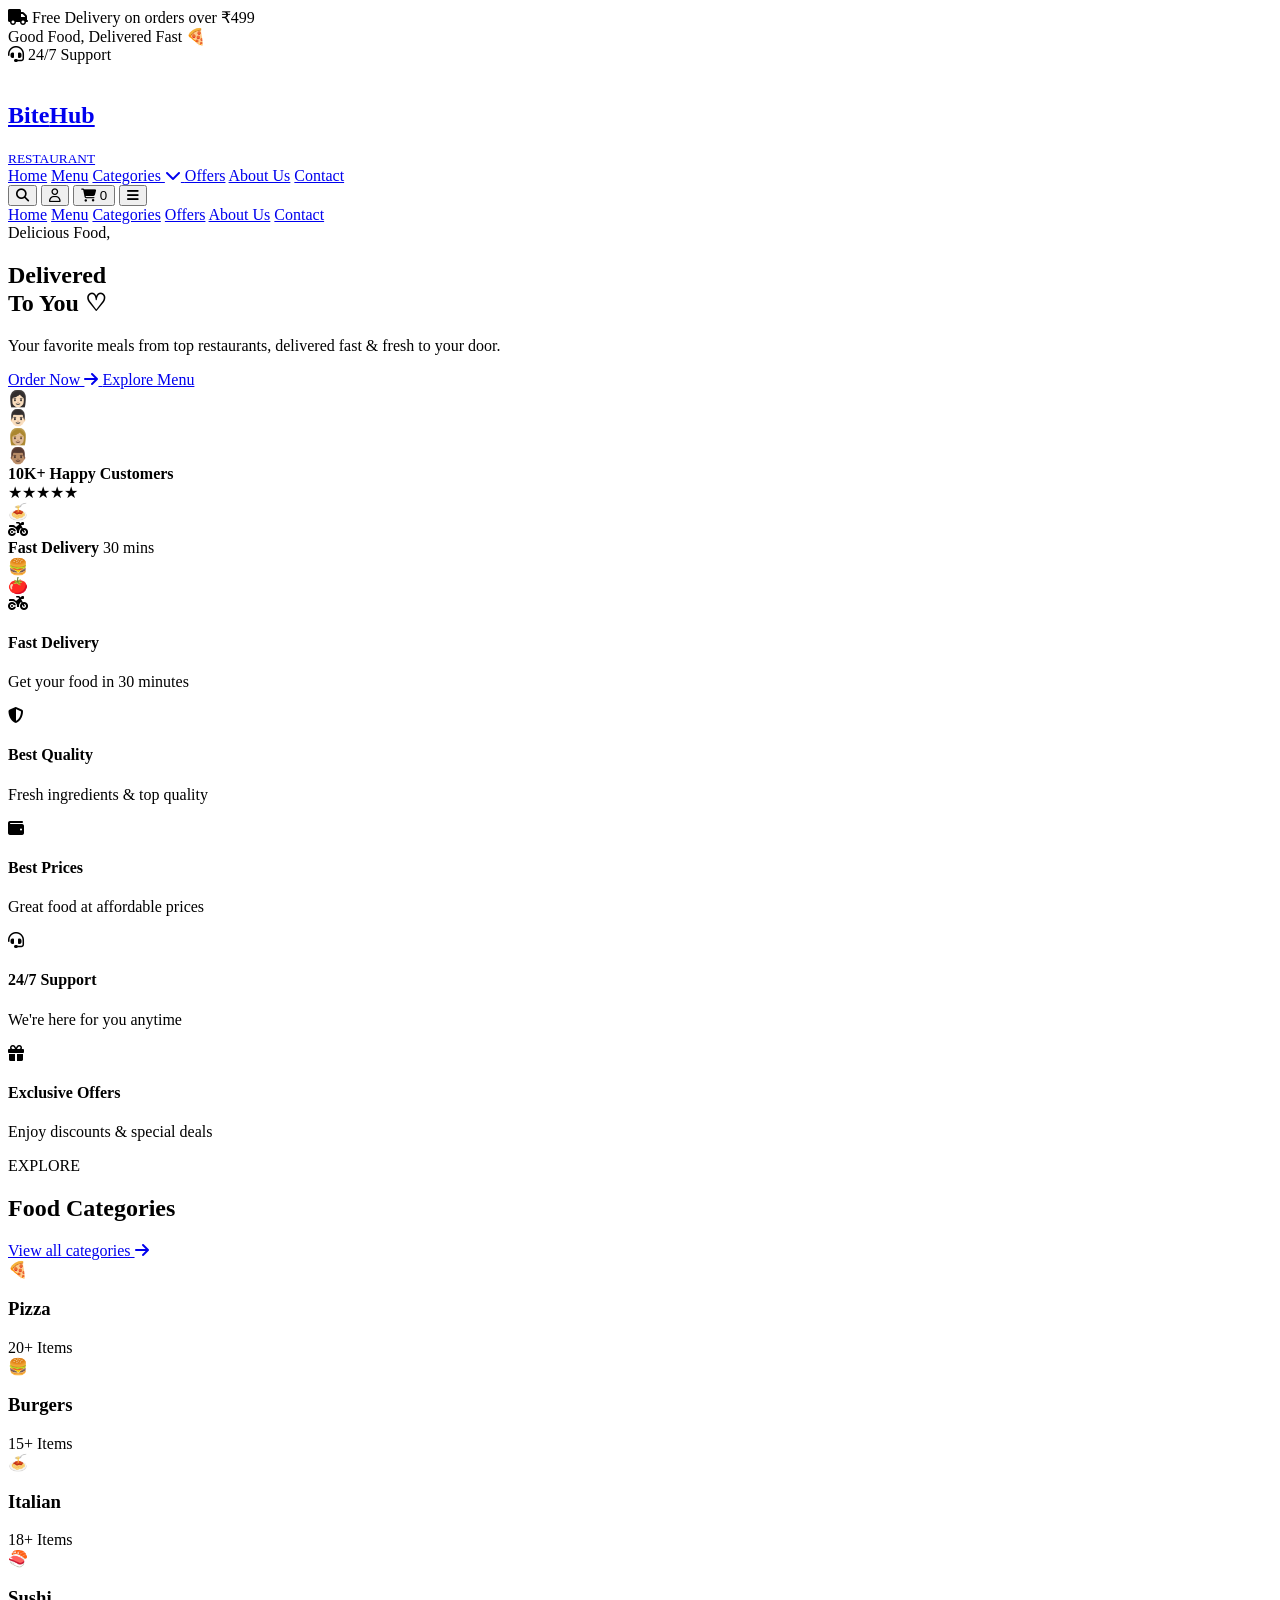
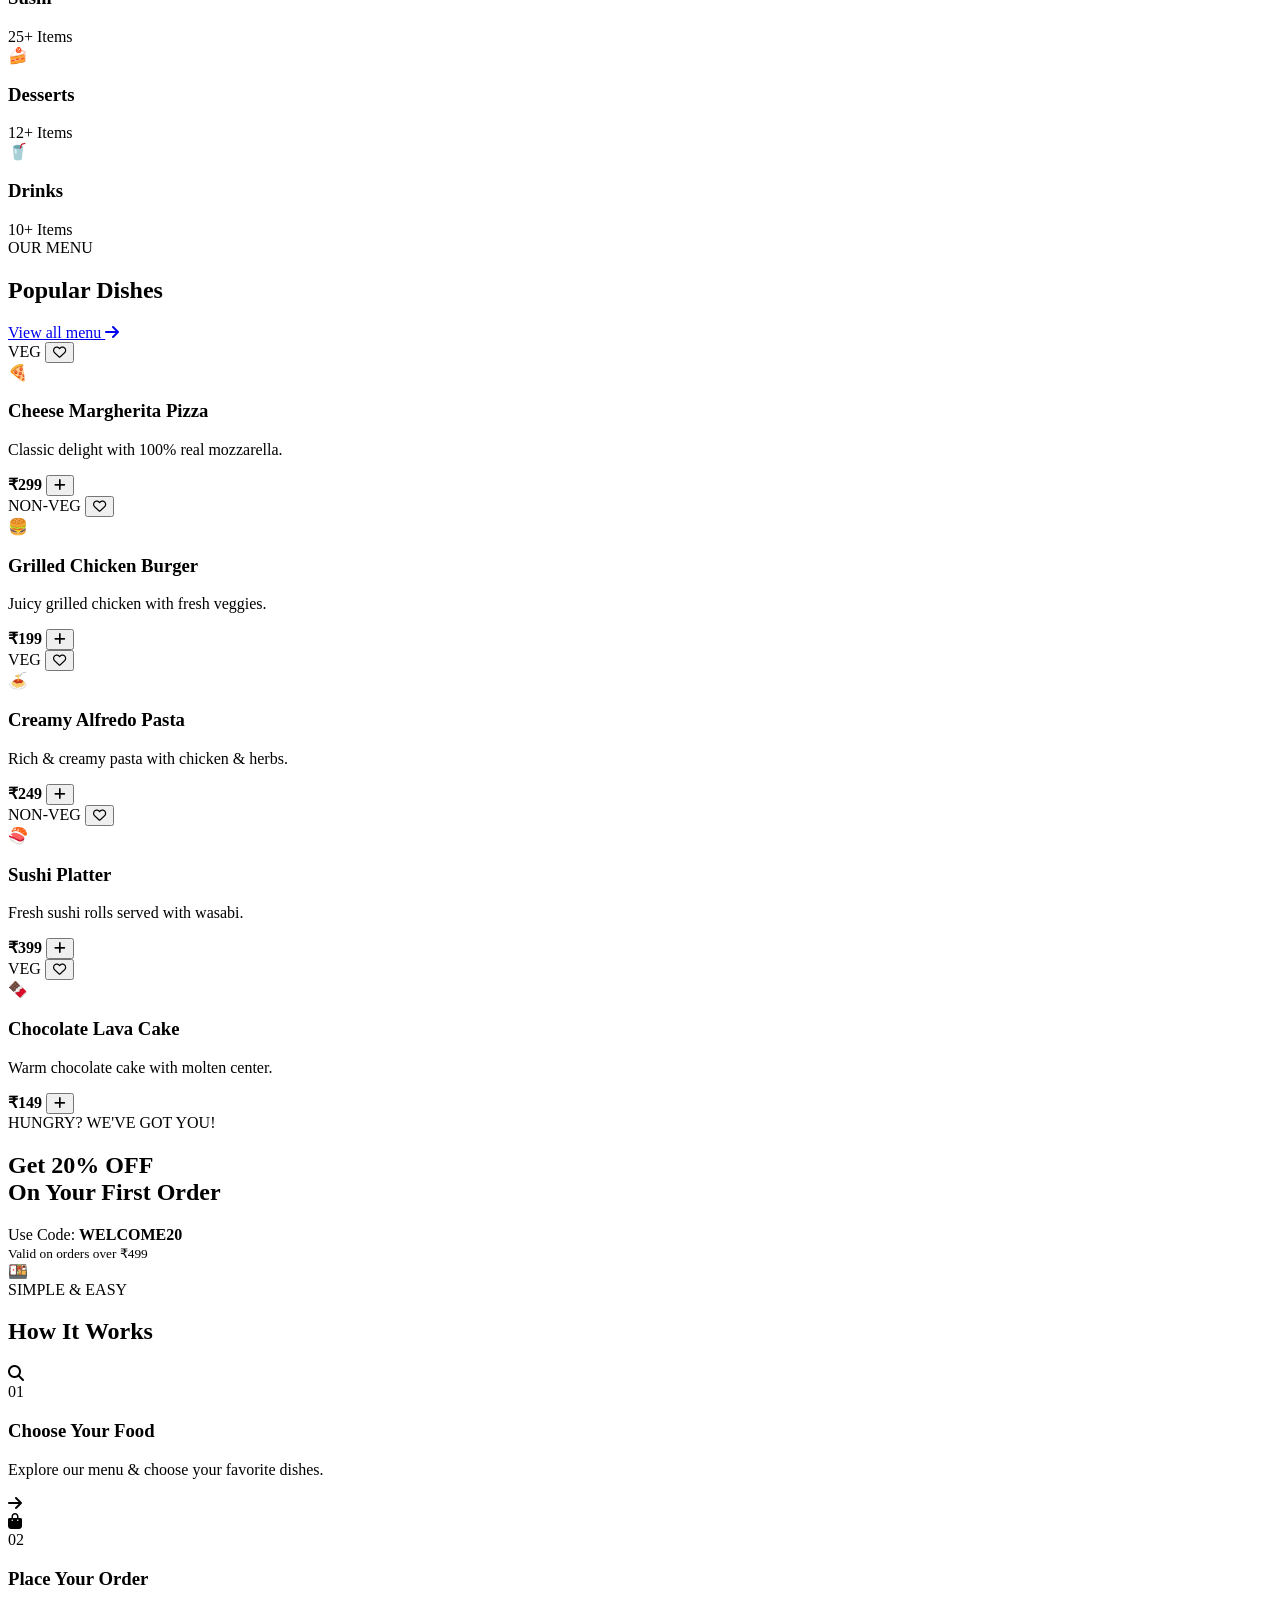
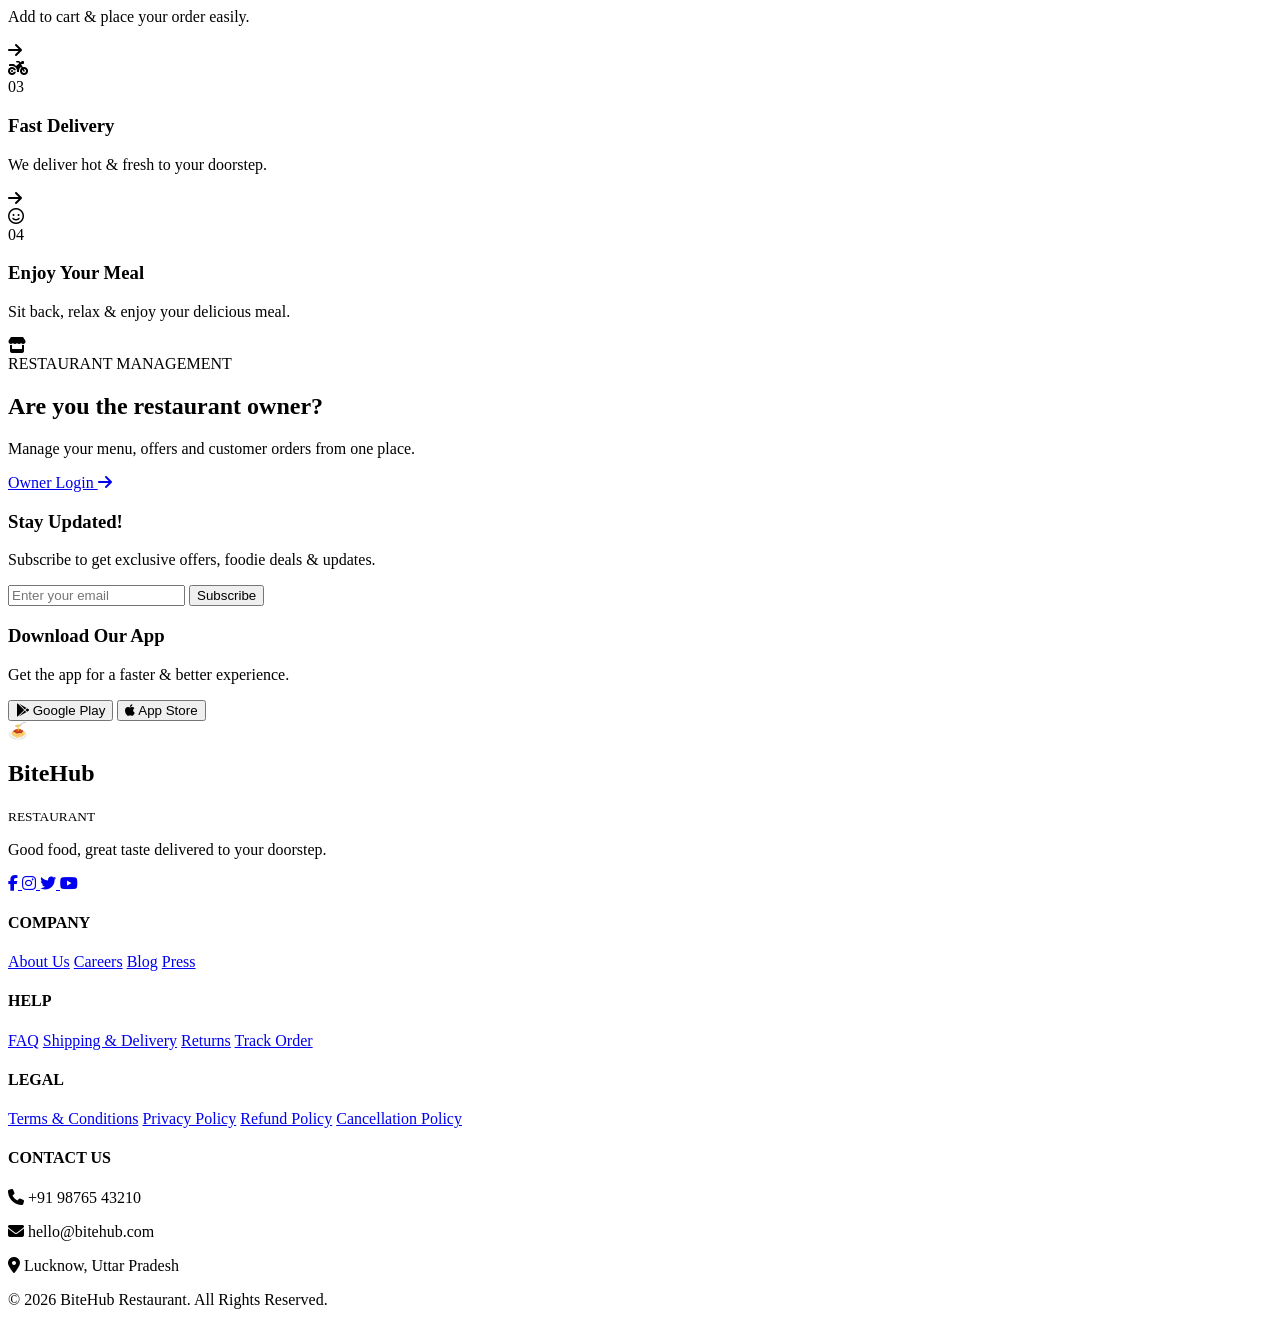
==== frontend/index.html @ 174ea7a2 "HTML added" ====
<!DOCTYPE html>
<html lang="en">

<head>
    <meta charset="UTF-8">
    <meta name="viewport" content="width=device-width, initial-scale=1.0">

    <title>BiteHub | Delicious Food Delivered</title>

    <!-- Google Font -->
    <link rel="preconnect" href="https://fonts.googleapis.com">
    <link rel="preconnect" href="https://fonts.gstatic.com" crossorigin>
    <link
        href="https://fonts.googleapis.com/css2?family=DM+Sans:wght@400;500;600;700&family=Playfair+Display:wght@500;600;700&display=swap"
        rel="stylesheet">

    <!-- Font Awesome -->
    <link rel="stylesheet"
        href="https://cdnjs.cloudflare.com/ajax/libs/font-awesome/6.5.2/css/all.min.css">

    <!-- CSS -->
    <link rel="stylesheet" href="css/style.css">
</head>

<body>

    <!-- ================= TOP BAR ================= -->

    <div class="top-bar">

        <div class="top-item">
            <i class="fa-solid fa-truck"></i>
            <span>Free Delivery on orders over ₹499</span>
        </div>

        <div class="top-center">
            Good Food, Delivered Fast <span>🍕</span>
        </div>

        <div class="top-item">
            <i class="fa-solid fa-headset"></i>
            <span>24/7 Support</span>
        </div>

    </div>


    <!-- ================= NAVBAR ================= -->

    <header class="navbar">

        <div class="nav-container">

            <!-- Logo -->

            <a href="index.html" class="logo">

                <div class="logo-icon">
                    <i class="fa-solid fa-cloche"></i>
                </div>

                <div class="logo-text">
                    <h2>Bite<span>Hub</span></h2>
                    <small>RESTAURANT</small>
                </div>

            </a>


            <!-- Navigation -->

            <nav class="nav-links">

                <a href="index.html" class="active">Home</a>

                <a href="#menu">Menu</a>

                <a href="#categories">
                    Categories
                    <i class="fa-solid fa-chevron-down"></i>
                </a>

                <a href="#offers">Offers</a>

                <a href="#about">About Us</a>

                <a href="#contact">Contact</a>

            </nav>


            <!-- Nav Actions -->

            <div class="nav-actions">

                <button class="icon-btn search-btn" title="Search">
                    <i class="fa-solid fa-magnifying-glass"></i>
                </button>

                <button class="icon-btn" id="profileBtn" title="Profile">
                    <i class="fa-regular fa-user"></i>
                </button>

                <button class="cart-btn" id="cartBtn">

                    <i class="fa-solid fa-cart-shopping"></i>

                    <span class="cart-count">0</span>

                </button>

                <button class="mobile-menu-btn" id="mobileMenuBtn">
                    <i class="fa-solid fa-bars"></i>
                </button>

            </div>

        </div>

    </header>


    <!-- ================= MOBILE NAV ================= -->

    <div class="mobile-nav" id="mobileNav">

        <a href="index.html">Home</a>
        <a href="#menu">Menu</a>
        <a href="#categories">Categories</a>
        <a href="#offers">Offers</a>
        <a href="#about">About Us</a>
        <a href="#contact">Contact</a>

    </div>


    <!-- ================= HERO ================= -->

    <section class="hero">

        <div class="hero-container">

            <!-- Hero Content -->

            <div class="hero-content">

                <span class="hero-small-title">
                    Delicious Food,
                </span>

                <h1>
                    Delivered
                    <br>
                    <span>To You</span>
                    <span class="heart">♡</span>
                </h1>

                <p>
                    Your favorite meals from top restaurants,
                    delivered fast & fresh to your door.
                </p>

                <div class="hero-buttons">

                    <a href="#menu" class="primary-btn">
                        Order Now
                        <i class="fa-solid fa-arrow-right"></i>
                    </a>

                    <a href="#categories" class="secondary-btn">
                        Explore Menu
                    </a>

                </div>


                <!-- Customers -->

                <div class="customer-info">

                    <div class="customer-images">

                        <div class="customer-avatar">👩🏻</div>
                        <div class="customer-avatar">👨🏻</div>
                        <div class="customer-avatar">👩🏼</div>
                        <div class="customer-avatar">👨🏽</div>

                    </div>

                    <div class="customer-rating">

                        <strong>10K+ Happy Customers</strong>

                        <div class="stars">
                            ★★★★★
                        </div>

                    </div>

                </div>

            </div>


            <!-- Hero Image -->

            <div class="hero-image-area">

                <div class="hero-circle"></div>

                <div class="hero-food">

                    <div class="food-plate">
                        🍝
                    </div>

                </div>


                <!-- Delivery Badge -->

                <div class="delivery-badge">

                    <div class="badge-icon">
                        <i class="fa-solid fa-motorcycle"></i>
                    </div>

                    <div>
                        <strong>Fast Delivery</strong>
                        <span>30 mins</span>
                    </div>

                </div>


                <!-- Floating Burger -->

                <div class="floating-food burger-float">
                    🍔
                </div>

                <div class="floating-food tomato-float">
                    🍅
                </div>

            </div>

        </div>

    </section>


    <!-- ================= BENEFITS ================= -->

    <section class="benefits">

        <div class="benefits-container">

            <div class="benefit-item">

                <div class="benefit-icon">
                    <i class="fa-solid fa-motorcycle"></i>
                </div>

                <div>
                    <h4>Fast Delivery</h4>
                    <p>Get your food in 30 minutes</p>
                </div>

            </div>


            <div class="benefit-item">

                <div class="benefit-icon">
                    <i class="fa-solid fa-shield-halved"></i>
                </div>

                <div>
                    <h4>Best Quality</h4>
                    <p>Fresh ingredients & top quality</p>
                </div>

            </div>


            <div class="benefit-item">

                <div class="benefit-icon">
                    <i class="fa-solid fa-wallet"></i>
                </div>

                <div>
                    <h4>Best Prices</h4>
                    <p>Great food at affordable prices</p>
                </div>

            </div>


            <div class="benefit-item">

                <div class="benefit-icon">
                    <i class="fa-solid fa-headset"></i>
                </div>

                <div>
                    <h4>24/7 Support</h4>
                    <p>We're here for you anytime</p>
                </div>

            </div>


            <div class="benefit-item">

                <div class="benefit-icon">
                    <i class="fa-solid fa-gift"></i>
                </div>

                <div>
                    <h4>Exclusive Offers</h4>
                    <p>Enjoy discounts & special deals</p>
                </div>

            </div>

        </div>

    </section>


    <!-- ================= CATEGORIES ================= -->

    <section class="section categories-section" id="categories">

        <div class="section-header">

            <div>
                <span class="section-label">EXPLORE</span>
                <h2>Food Categories</h2>
            </div>

            <a href="#menu" class="view-link">
                View all categories
                <i class="fa-solid fa-arrow-right"></i>
            </a>

        </div>


        <div class="categories-grid">


            <!-- Category -->

            <div class="category-card">

                <div class="category-image pizza-bg">
                    🍕
                </div>

                <div class="category-info">

                    <h3>Pizza</h3>
                    <span>20+ Items</span>

                </div>

            </div>


            <div class="category-card">

                <div class="category-image burger-bg">
                    🍔
                </div>

                <div class="category-info">

                    <h3>Burgers</h3>
                    <span>15+ Items</span>

                </div>

            </div>


            <div class="category-card">

                <div class="category-image pasta-bg">
                    🍝
                </div>

                <div class="category-info">

                    <h3>Italian</h3>
                    <span>18+ Items</span>

                </div>

            </div>


            <div class="category-card">

                <div class="category-image sushi-bg">
                    🍣
                </div>

                <div class="category-info">

                    <h3>Sushi</h3>
                    <span>25+ Items</span>

                </div>

            </div>


            <div class="category-card">

                <div class="category-image dessert-bg">
                    🍰
                </div>

                <div class="category-info">

                    <h3>Desserts</h3>
                    <span>12+ Items</span>

                </div>

            </div>


            <div class="category-card">

                <div class="category-image drinks-bg">
                    🥤
                </div>

                <div class="category-info">

                    <h3>Drinks</h3>
                    <span>10+ Items</span>

                </div>

            </div>

        </div>

    </section>


    <!-- ================= POPULAR DISHES ================= -->

    <section class="section popular-section" id="menu">

        <div class="section-header">

            <div>
                <span class="section-label">OUR MENU</span>
                <h2>Popular Dishes</h2>
            </div>

            <a href="#menu" class="view-link">
                View all menu
                <i class="fa-solid fa-arrow-right"></i>
            </a>

        </div>


        <div class="food-grid">


            <!-- Food Card 1 -->

            <div class="food-card">

                <div class="food-image pizza-food">

                    <span class="veg-badge">VEG</span>

                    <button class="favorite-btn">
                        <i class="fa-regular fa-heart"></i>
                    </button>

                    <div class="food-emoji">🍕</div>

                </div>

                <div class="food-content">

                    <h3>Cheese Margherita Pizza</h3>

                    <p>
                        Classic delight with 100% real mozzarella.
                    </p>

                    <div class="food-bottom">

                        <strong>₹299</strong>

                        <button class="add-btn">
                            <i class="fa-solid fa-plus"></i>
                        </button>

                    </div>

                </div>

            </div>


            <!-- Food Card 2 -->

            <div class="food-card">

                <div class="food-image burger-food">

                    <span class="nonveg-badge">NON-VEG</span>

                    <button class="favorite-btn">
                        <i class="fa-regular fa-heart"></i>
                    </button>

                    <div class="food-emoji">🍔</div>

                </div>

                <div class="food-content">

                    <h3>Grilled Chicken Burger</h3>

                    <p>
                        Juicy grilled chicken with fresh veggies.
                    </p>

                    <div class="food-bottom">

                        <strong>₹199</strong>

                        <button class="add-btn">
                            <i class="fa-solid fa-plus"></i>
                        </button>

                    </div>

                </div>

            </div>


            <!-- Food Card 3 -->

            <div class="food-card">

                <div class="food-image pasta-food">

                    <span class="veg-badge">VEG</span>

                    <button class="favorite-btn">
                        <i class="fa-regular fa-heart"></i>
                    </button>

                    <div class="food-emoji">🍝</div>

                </div>

                <div class="food-content">

                    <h3>Creamy Alfredo Pasta</h3>

                    <p>
                        Rich & creamy pasta with chicken & herbs.
                    </p>

                    <div class="food-bottom">

                        <strong>₹249</strong>

                        <button class="add-btn">
                            <i class="fa-solid fa-plus"></i>
                        </button>

                    </div>

                </div>

            </div>


            <!-- Food Card 4 -->

            <div class="food-card">

                <div class="food-image sushi-food">

                    <span class="nonveg-badge">NON-VEG</span>

                    <button class="favorite-btn">
                        <i class="fa-regular fa-heart"></i>
                    </button>

                    <div class="food-emoji">🍣</div>

                </div>

                <div class="food-content">

                    <h3>Sushi Platter</h3>

                    <p>
                        Fresh sushi rolls served with wasabi.
                    </p>

                    <div class="food-bottom">

                        <strong>₹399</strong>

                        <button class="add-btn">
                            <i class="fa-solid fa-plus"></i>
                        </button>

                    </div>

                </div>

            </div>


            <!-- Food Card 5 -->

            <div class="food-card">

                <div class="food-image dessert-food">

                    <span class="veg-badge">VEG</span>

                    <button class="favorite-btn">
                        <i class="fa-regular fa-heart"></i>
                    </button>

                    <div class="food-emoji">🍫</div>

                </div>

                <div class="food-content">

                    <h3>Chocolate Lava Cake</h3>

                    <p>
                        Warm chocolate cake with molten center.
                    </p>

                    <div class="food-bottom">

                        <strong>₹149</strong>

                        <button class="add-btn">
                            <i class="fa-solid fa-plus"></i>
                        </button>

                    </div>

                </div>

            </div>

        </div>

    </section>


    <!-- ================= OFFER ================= -->

    <section class="offer-section" id="offers">

        <div class="offer-container">

            <div class="offer-content">

                <span>HUNGRY? WE'VE GOT YOU!</span>

                <h2>
                    Get <strong>20% OFF</strong>
                    <br>
                    On Your First Order
                </h2>

                <div class="coupon">

                    <span>Use Code:</span>

                    <strong>WELCOME20</strong>

                </div>

                <small>
                    Valid on orders over ₹499
                </small>

            </div>


            <div class="offer-food">
                🍱
            </div>

        </div>

    </section>


    <!-- ================= HOW IT WORKS ================= -->

    <section class="how-section">

        <div class="section-title-center">

            <span class="section-label">SIMPLE & EASY</span>

            <h2>How It Works</h2>

        </div>


        <div class="steps-container">


            <div class="step">

                <div class="step-icon">
                    <i class="fa-solid fa-magnifying-glass"></i>
                </div>

                <div class="step-number">01</div>

                <h3>Choose Your Food</h3>

                <p>
                    Explore our menu & choose your favorite dishes.
                </p>

            </div>


            <div class="step-arrow">
                <i class="fa-solid fa-arrow-right"></i>
            </div>


            <div class="step">

                <div class="step-icon">
                    <i class="fa-solid fa-bag-shopping"></i>
                </div>

                <div class="step-number">02</div>

                <h3>Place Your Order</h3>

                <p>
                    Add to cart & place your order easily.
                </p>

            </div>


            <div class="step-arrow">
                <i class="fa-solid fa-arrow-right"></i>
            </div>


            <div class="step">

                <div class="step-icon">
                    <i class="fa-solid fa-motorcycle"></i>
                </div>

                <div class="step-number">03</div>

                <h3>Fast Delivery</h3>

                <p>
                    We deliver hot & fresh to your doorstep.
                </p>

            </div>


            <div class="step-arrow">
                <i class="fa-solid fa-arrow-right"></i>
            </div>


            <div class="step">

                <div class="step-icon">
                    <i class="fa-regular fa-face-smile"></i>
                </div>

                <div class="step-number">04</div>

                <h3>Enjoy Your Meal</h3>

                <p>
                    Sit back, relax & enjoy your delicious meal.
                </p>

            </div>

        </div>

    </section>


    <!-- ================= OWNER LOGIN ================= -->

    <section class="owner-section">

        <div class="owner-container">

            <div class="owner-icon">
                <i class="fa-solid fa-store"></i>
            </div>

            <div class="owner-text">

                <span>RESTAURANT MANAGEMENT</span>

                <h2>Are you the restaurant owner?</h2>

                <p>
                    Manage your menu, offers and customer orders
                    from one place.
                </p>

            </div>

            <a href="owner-login.html" class="owner-btn">
                Owner Login
                <i class="fa-solid fa-arrow-right"></i>
            </a>

        </div>

    </section>


    <!-- ================= FOOTER ================= -->

    <footer class="footer" id="contact">

        <div class="footer-main">

            <!-- Newsletter -->

            <div class="footer-column newsletter">

                <h3>Stay Updated!</h3>

                <p>
                    Subscribe to get exclusive offers,
                    foodie deals & updates.
                </p>

                <div class="subscribe-box">

                    <input
                        type="email"
                        placeholder="Enter your email">

                    <button>
                        Subscribe
                    </button>

                </div>

            </div>


            <!-- App -->

            <div class="footer-column">

                <h3>Download Our App</h3>

                <p>
                    Get the app for a faster
                    & better experience.
                </p>

                <div class="app-buttons">

                    <button>
                        <i class="fa-brands fa-google-play"></i>
                        Google Play
                    </button>

                    <button>
                        <i class="fa-brands fa-apple"></i>
                        App Store
                    </button>

                </div>

            </div>


            <!-- Brand -->

            <div class="footer-brand">

                <div class="footer-food">
                    🍝
                </div>

                <div class="footer-logo">

                    <h2>Bite<span>Hub</span></h2>

                    <small>RESTAURANT</small>

                </div>

                <p>
                    Good food, great taste
                    delivered to your doorstep.
                </p>

                <div class="social-links">

                    <a href="#">
                        <i class="fa-brands fa-facebook-f"></i>
                    </a>

                    <a href="#">
                        <i class="fa-brands fa-instagram"></i>
                    </a>

                    <a href="#">
                        <i class="fa-brands fa-twitter"></i>
                    </a>

                    <a href="#">
                        <i class="fa-brands fa-youtube"></i>
                    </a>

                </div>

            </div>

        </div>


        <!-- Footer Links -->

        <div class="footer-bottom">

            <div>

                <h4>COMPANY</h4>

                <a href="#">About Us</a>
                <a href="#">Careers</a>
                <a href="#">Blog</a>
                <a href="#">Press</a>

            </div>


            <div>

                <h4>HELP</h4>

                <a href="#">FAQ</a>
                <a href="#">Shipping & Delivery</a>
                <a href="#">Returns</a>
                <a href="#">Track Order</a>

            </div>


            <div>

                <h4>LEGAL</h4>

                <a href="#">Terms & Conditions</a>
                <a href="#">Privacy Policy</a>
                <a href="#">Refund Policy</a>
                <a href="#">Cancellation Policy</a>

            </div>


            <div>

                <h4>CONTACT US</h4>

                <p>
                    <i class="fa-solid fa-phone"></i>
                    +91 98765 43210
                </p>

                <p>
                    <i class="fa-solid fa-envelope"></i>
                    hello@bitehub.com
                </p>

                <p>
                    <i class="fa-solid fa-location-dot"></i>
                    Lucknow, Uttar Pradesh
                </p>

            </div>

        </div>


        <div class="copyright">

            <p>
                © 2026 BiteHub Restaurant.
                All Rights Reserved.
            </p>

        </div>

    </footer>


    <!-- JS -->
    <script src="js/main.js"></script>

</body>

</html>
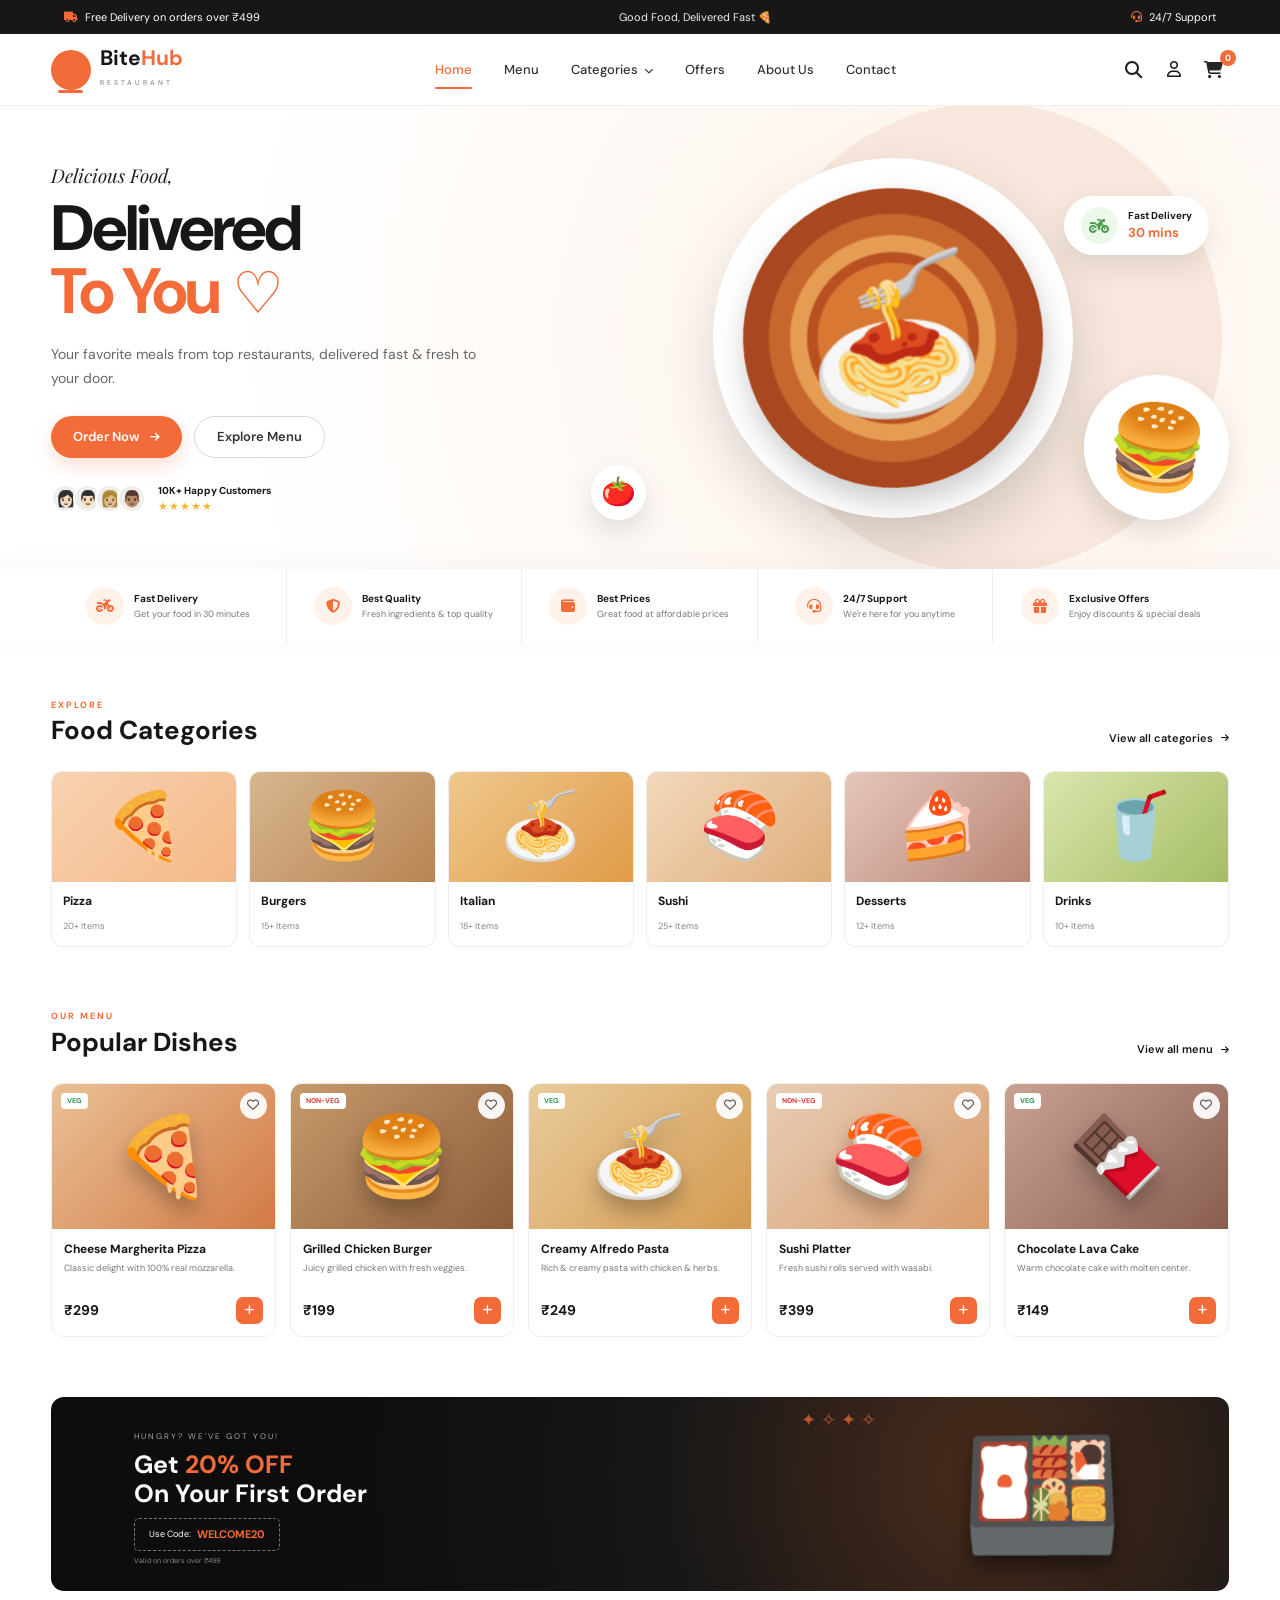
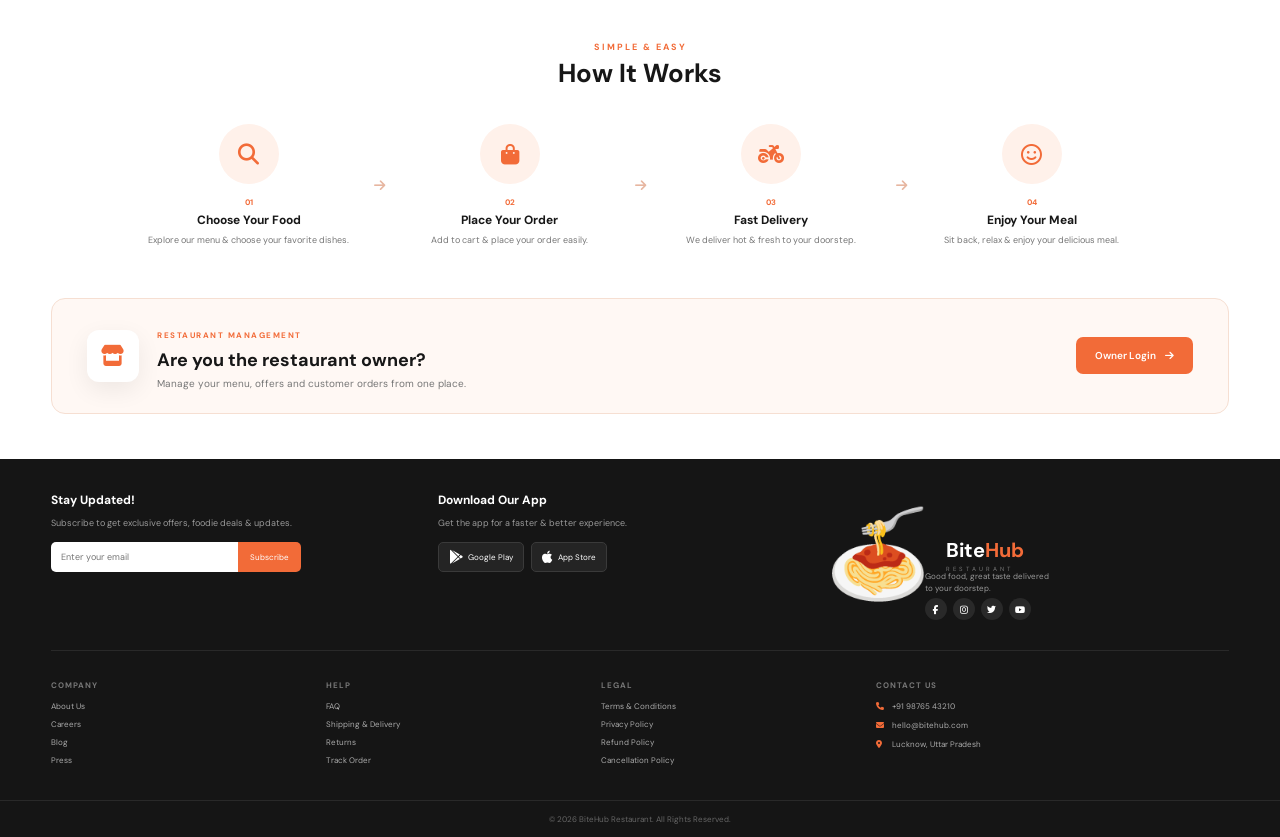
==== commit 1cbce05d: "Changes" ====
--- a/frontend/index.html
+++ b/frontend/index.html
@@ -86,6 +86,8 @@
 
                 <a href="#contact">Contact</a>
 
+               
+
             </nav>
 
 
@@ -97,9 +99,12 @@
                     <i class="fa-solid fa-magnifying-glass"></i>
                 </button>
 
-                <button class="icon-btn" id="profileBtn" title="Profile">
+                <!-- <button class="icon-btn" id="profileBtn" title="Profile">
                     <i class="fa-regular fa-user"></i>
-                </button>
+                </button> -->
+                <a href="login.html" class="nav-user" title="Customer Login">
+                     <i class="fa-regular fa-user"></i>
+                </a>
 
                 <button class="cart-btn" id="cartBtn">
 
--- a/frontend/css/style.css
+++ b/frontend/css/style.css
@@ -0,0 +1,2180 @@
+/* =========================================================
+   BITEHUB RESTAURANT
+   MAIN STYLESHEET
+========================================================= */
+
+/* ================= ROOT ================= */
+
+:root {
+    --primary: #f26b38;
+    --primary-dark: #dc5527;
+    --primary-light: #fff1ea;
+
+    --black: #171717;
+    --dark: #222222;
+    --gray: #6f6f6f;
+    --light-gray: #f5f5f5;
+    --border: #e8e8e8;
+    --white: #ffffff;
+
+    --shadow: 0 8px 25px rgba(0, 0, 0, 0.07);
+    --shadow-hover: 0 14px 35px rgba(0, 0, 0, 0.12);
+
+    --radius: 14px;
+    --transition: all 0.3s ease;
+}
+
+
+/* ================= RESET ================= */
+
+* {
+    margin: 0;
+    padding: 0;
+    box-sizing: border-box;
+}
+
+html {
+    scroll-behavior: smooth;
+}
+
+body {
+    font-family: "DM Sans", sans-serif;
+    color: var(--black);
+    background: var(--white);
+    line-height: 1.5;
+    overflow-x: hidden;
+}
+
+a {
+    text-decoration: none;
+    color: inherit;
+}
+
+button,
+input {
+    font-family: inherit;
+}
+
+button {
+    border: none;
+    cursor: pointer;
+}
+
+img {
+    max-width: 100%;
+    display: block;
+}
+
+
+/* ================= TOP BAR ================= */
+
+.top-bar {
+    height: 34px;
+    background: #171717;
+    color: #ffffff;
+
+    display: flex;
+    align-items: center;
+    justify-content: space-between;
+
+    padding: 0 5%;
+    font-size: 11px;
+}
+
+.top-item {
+    display: flex;
+    align-items: center;
+    gap: 7px;
+}
+
+.top-item i {
+    color: var(--primary);
+}
+
+.top-center {
+    font-size: 11px;
+    color: #eeeeee;
+}
+
+
+/* ================= NAVBAR ================= */
+
+.navbar {
+    height: 72px;
+    background: rgba(255, 255, 255, 0.96);
+    border-bottom: 1px solid #eeeeee;
+
+    position: sticky;
+    top: 0;
+    z-index: 1000;
+
+    backdrop-filter: blur(12px);
+}
+
+.nav-container {
+    width: 92%;
+    max-width: 1400px;
+    height: 100%;
+    margin: auto;
+
+    display: flex;
+    align-items: center;
+    justify-content: space-between;
+}
+
+
+/* ================= LOGO ================= */
+
+.logo {
+    display: flex;
+    align-items: center;
+    gap: 9px;
+    min-width: 160px;
+}
+
+.logo-icon {
+    width: 40px;
+    height: 40px;
+
+    display: flex;
+    align-items: center;
+    justify-content: center;
+
+    background: var(--primary);
+    color: white;
+
+    border-radius: 50%;
+    font-size: 20px;
+
+    position: relative;
+}
+
+.logo-icon::after {
+    content: "";
+    position: absolute;
+
+    width: 25px;
+    height: 3px;
+
+    background: var(--primary);
+
+    bottom: -3px;
+    left: 7px;
+
+    border-radius: 20px;
+}
+
+.logo-text h2 {
+    font-size: 21px;
+    line-height: 20px;
+    font-weight: 700;
+}
+
+.logo-text h2 span {
+    color: var(--primary);
+}
+
+.logo-text small {
+    font-size: 7px;
+    letter-spacing: 3px;
+    color: #777;
+}
+
+
+/* ================= NAV LINKS ================= */
+
+.nav-links {
+    display: flex;
+    align-items: center;
+    gap: 32px;
+}
+
+.nav-links a {
+    font-size: 13px;
+    font-weight: 500;
+    color: #333;
+
+    position: relative;
+
+    transition: var(--transition);
+}
+
+.nav-links a i {
+    font-size: 9px;
+    margin-left: 3px;
+}
+
+.nav-links a:hover,
+.nav-links a.active {
+    color: var(--primary);
+}
+
+.nav-links a.active::after {
+    content: "";
+
+    position: absolute;
+
+    width: 100%;
+    height: 2px;
+
+    background: var(--primary);
+
+    bottom: -10px;
+    left: 0;
+
+    border-radius: 5px;
+}
+
+
+/* ================= NAV ACTIONS ================= */
+
+.nav-actions {
+    display: flex;
+    align-items: center;
+    gap: 18px;
+}
+
+.icon-btn,
+.cart-btn {
+    background: transparent;
+    color: #252525;
+
+    width: 30px;
+    height: 30px;
+
+    display: flex;
+    align-items: center;
+    justify-content: center;
+
+    font-size: 17px;
+
+    position: relative;
+
+    transition: var(--transition);
+}
+
+.icon-btn:hover,
+.cart-btn:hover {
+    color: var(--primary);
+    transform: translateY(-2px);
+}
+
+.cart-count {
+    position: absolute;
+
+    top: -5px;
+    right: -7px;
+
+    min-width: 16px;
+    height: 16px;
+
+    background: var(--primary);
+    color: white;
+
+    border-radius: 50%;
+
+    display: flex;
+    align-items: center;
+    justify-content: center;
+
+    font-size: 9px;
+    font-weight: 700;
+}
+
+.mobile-menu-btn {
+    display: none;
+
+    background: transparent;
+    font-size: 20px;
+}
+
+
+/* ================= MOBILE NAV ================= */
+
+.mobile-nav {
+    display: none;
+}
+
+
+/* ================= HERO ================= */
+
+.hero {
+    background:
+        radial-gradient(
+            circle at 75% 50%,
+            #fff2e9 0%,
+            #fff9f5 38%,
+            #ffffff 75%
+        );
+
+    overflow: hidden;
+}
+
+.hero-container {
+    width: 92%;
+    max-width: 1400px;
+    min-height: 440px;
+
+    margin: auto;
+
+    display: grid;
+    grid-template-columns: 43% 57%;
+
+    align-items: center;
+}
+
+
+/* ================= HERO CONTENT ================= */
+
+.hero-content {
+    padding: 55px 0;
+    position: relative;
+    z-index: 2;
+}
+
+.hero-small-title {
+    font-family: "Playfair Display", serif;
+
+    font-size: 19px;
+    font-style: italic;
+
+    color: #222;
+}
+
+.hero-content h1 {
+    font-size: clamp(50px, 5vw, 76px);
+    line-height: 0.98;
+
+    letter-spacing: -3px;
+
+    margin: 8px 0 20px;
+
+    font-weight: 700;
+}
+
+.hero-content h1 span {
+    color: var(--primary);
+}
+
+.hero-content h1 .heart {
+    font-size: 58px;
+    font-weight: 400;
+    color: var(--primary);
+    margin-left: 4px;
+}
+
+.hero-content > p {
+    max-width: 440px;
+
+    color: #666;
+
+    font-size: 14px;
+    line-height: 1.7;
+
+    margin-bottom: 25px;
+}
+
+
+/* ================= HERO BUTTONS ================= */
+
+.hero-buttons {
+    display: flex;
+    align-items: center;
+    gap: 12px;
+}
+
+.primary-btn,
+.secondary-btn {
+    min-height: 42px;
+
+    padding: 0 22px;
+
+    border-radius: 25px;
+
+    display: inline-flex;
+    align-items: center;
+    justify-content: center;
+
+    font-size: 13px;
+    font-weight: 600;
+
+    transition: var(--transition);
+}
+
+.primary-btn {
+    background: var(--primary);
+    color: white;
+
+    box-shadow: 0 7px 18px rgba(242, 107, 56, 0.22);
+}
+
+.primary-btn:hover {
+    background: var(--primary-dark);
+    transform: translateY(-2px);
+    box-shadow: 0 10px 25px rgba(242, 107, 56, 0.3);
+}
+
+.primary-btn i {
+    margin-left: 10px;
+    font-size: 11px;
+}
+
+.secondary-btn {
+    border: 1px solid #d8d8d8;
+    color: #333;
+    background: white;
+}
+
+.secondary-btn:hover {
+    border-color: var(--primary);
+    color: var(--primary);
+}
+
+
+/* ================= CUSTOMER INFO ================= */
+
+.customer-info {
+    display: flex;
+    align-items: center;
+
+    margin-top: 25px;
+}
+
+.customer-images {
+    display: flex;
+    margin-right: 12px;
+}
+
+.customer-avatar {
+    width: 29px;
+    height: 29px;
+
+    border-radius: 50%;
+
+    background: #eee;
+
+    display: flex;
+    align-items: center;
+    justify-content: center;
+
+    font-size: 16px;
+
+    border: 2px solid white;
+
+    margin-left: -7px;
+}
+
+.customer-avatar:first-child {
+    margin-left: 0;
+}
+
+.customer-rating strong {
+    font-size: 10px;
+    display: block;
+}
+
+.stars {
+    color: #ffb52e;
+    font-size: 11px;
+    letter-spacing: 1px;
+}
+
+
+/* ================= HERO IMAGE ================= */
+
+.hero-image-area {
+    height: 100%;
+    min-height: 440px;
+
+    position: relative;
+
+    display: flex;
+    align-items: center;
+    justify-content: center;
+}
+
+.hero-circle {
+    position: absolute;
+
+    width: 470px;
+    height: 470px;
+
+    background: #f7e7dc;
+
+    border-radius: 50%;
+
+    right: 1%;
+}
+
+.hero-food {
+    position: relative;
+    z-index: 2;
+
+    width: 360px;
+    height: 360px;
+
+    border-radius: 50%;
+
+    display: flex;
+    align-items: center;
+    justify-content: center;
+
+    background:
+        radial-gradient(
+            circle,
+            #ffffff 0 48%,
+            #eeeeee 49% 52%,
+            #ffffff 53%
+        );
+
+    box-shadow: 0 25px 55px rgba(0, 0, 0, 0.14);
+}
+
+.food-plate {
+    width: 300px;
+    height: 300px;
+
+    border-radius: 50%;
+
+    background:
+        radial-gradient(
+            circle,
+            #d87832 0 35%,
+            #b85021 36% 40%,
+            #e59c53 41% 48%,
+            #c7672d 49% 58%,
+            #a94820 59%
+        );
+
+    display: flex;
+    align-items: center;
+    justify-content: center;
+
+    font-size: 145px;
+
+    filter: drop-shadow(0 15px 15px rgba(0, 0, 0, 0.2));
+
+    transform: rotate(-8deg);
+}
+
+
+/* ================= DELIVERY BADGE ================= */
+
+.delivery-badge {
+    position: absolute;
+
+    top: 90px;
+    right: 3%;
+
+    z-index: 5;
+
+    background: white;
+
+    padding: 11px 17px;
+
+    border-radius: 40px;
+
+    display: flex;
+    align-items: center;
+    gap: 10px;
+
+    box-shadow: 0 10px 30px rgba(0, 0, 0, 0.1);
+}
+
+.badge-icon {
+    width: 37px;
+    height: 37px;
+
+    background: #edf8ec;
+
+    border-radius: 50%;
+
+    display: flex;
+    align-items: center;
+    justify-content: center;
+
+    color: #4e9e4d;
+}
+
+.delivery-badge strong {
+    display: block;
+    font-size: 10px;
+}
+
+.delivery-badge span {
+    display: block;
+
+    color: var(--primary);
+
+    font-size: 13px;
+    font-weight: 700;
+}
+
+
+/* ================= FLOATING FOOD ================= */
+
+.floating-food {
+    position: absolute;
+    z-index: 4;
+
+    display: flex;
+    align-items: center;
+    justify-content: center;
+
+    border-radius: 50%;
+
+    background: white;
+
+    box-shadow: 0 12px 30px rgba(0, 0, 0, 0.12);
+}
+
+.burger-float {
+    right: 0;
+    bottom: 50px;
+
+    width: 145px;
+    height: 145px;
+
+    font-size: 82px;
+
+    transform: rotate(7deg);
+}
+
+.tomato-float {
+    left: 5%;
+    bottom: 50px;
+
+    width: 55px;
+    height: 55px;
+
+    font-size: 28px;
+}
+
+
+/* ================= BENEFITS ================= */
+
+.benefits {
+    position: relative;
+    z-index: 10;
+
+    margin-top: -1px;
+
+    background: white;
+
+    box-shadow: 0 -5px 25px rgba(0, 0, 0, 0.04);
+}
+
+.benefits-container {
+    width: 92%;
+    max-width: 1400px;
+
+    margin: auto;
+
+    display: grid;
+    grid-template-columns: repeat(5, 1fr);
+}
+
+.benefit-item {
+    min-height: 75px;
+
+    display: flex;
+    align-items: center;
+    justify-content: center;
+
+    gap: 10px;
+
+    border-right: 1px solid #eeeeee;
+}
+
+.benefit-item:last-child {
+    border-right: none;
+}
+
+.benefit-icon {
+    width: 38px;
+    height: 38px;
+
+    border-radius: 50%;
+
+    background: #fff2eb;
+
+    color: var(--primary);
+
+    display: flex;
+    align-items: center;
+    justify-content: center;
+
+    font-size: 14px;
+}
+
+.benefit-item h4 {
+    font-size: 10px;
+    margin-bottom: 2px;
+}
+
+.benefit-item p {
+    font-size: 9px;
+    color: #777;
+}
+
+
+/* ================= COMMON SECTION ================= */
+
+.section {
+    width: 92%;
+    max-width: 1400px;
+
+    margin: auto;
+
+    padding: 55px 0 15px;
+}
+
+.section-header {
+    display: flex;
+    align-items: flex-end;
+    justify-content: space-between;
+
+    margin-bottom: 25px;
+}
+
+.section-label {
+    display: block;
+
+    color: var(--primary);
+
+    font-size: 9px;
+    font-weight: 700;
+
+    letter-spacing: 2px;
+
+    margin-bottom: 3px;
+}
+
+.section-header h2,
+.section-title-center h2 {
+    font-size: 26px;
+    line-height: 1.2;
+}
+
+.view-link {
+    font-size: 11px;
+    font-weight: 600;
+
+    display: flex;
+    align-items: center;
+    gap: 8px;
+
+    transition: var(--transition);
+}
+
+.view-link:hover {
+    color: var(--primary);
+}
+
+.view-link i {
+    font-size: 9px;
+}
+
+
+/* ================= CATEGORIES ================= */
+
+.categories-grid {
+    display: grid;
+    grid-template-columns: repeat(6, 1fr);
+
+    gap: 12px;
+}
+
+.category-card {
+    background: white;
+
+    border: 1px solid #eeeeee;
+
+    border-radius: 11px;
+
+    overflow: hidden;
+
+    cursor: pointer;
+
+    transition: var(--transition);
+}
+
+.category-card:hover {
+    transform: translateY(-5px);
+
+    box-shadow: var(--shadow-hover);
+
+    border-color: transparent;
+}
+
+.category-image {
+    height: 110px;
+
+    display: flex;
+    align-items: center;
+    justify-content: center;
+
+    font-size: 65px;
+
+    overflow: hidden;
+
+    transition: var(--transition);
+}
+
+.category-card:hover .category-image {
+    transform: scale(1.04);
+}
+
+.pizza-bg {
+    background: linear-gradient(135deg, #f8d2b1, #f4b887);
+}
+
+.burger-bg {
+    background: linear-gradient(135deg, #d8b68d, #b88454);
+}
+
+.pasta-bg {
+    background: linear-gradient(135deg, #efc88c, #e09b48);
+}
+
+.sushi-bg {
+    background: linear-gradient(135deg, #f2d8bb, #dfae7c);
+}
+
+.dessert-bg {
+    background: linear-gradient(135deg, #e5c6bb, #b98675);
+}
+
+.drinks-bg {
+    background: linear-gradient(135deg, #d9e6ad, #a6bd65);
+}
+
+.category-info {
+    padding: 10px 11px;
+}
+
+.category-info h3 {
+    font-size: 12px;
+    margin-bottom: 2px;
+}
+
+.category-info span {
+    font-size: 9px;
+    color: #888;
+}
+
+
+/* ================= POPULAR FOOD ================= */
+
+.popular-section {
+    padding-top: 48px;
+}
+
+.food-grid {
+    display: grid;
+
+    grid-template-columns: repeat(5, 1fr);
+
+    gap: 14px;
+}
+
+.food-card {
+    background: white;
+
+    border: 1px solid #eeeeee;
+
+    border-radius: 12px;
+
+    overflow: hidden;
+
+    transition: var(--transition);
+}
+
+.food-card:hover {
+    transform: translateY(-5px);
+
+    box-shadow: var(--shadow-hover);
+
+    border-color: transparent;
+}
+
+
+/* ================= FOOD IMAGE ================= */
+
+.food-image {
+    height: 145px;
+
+    position: relative;
+
+    display: flex;
+    align-items: center;
+    justify-content: center;
+
+    overflow: hidden;
+}
+
+.pizza-food {
+    background: linear-gradient(135deg, #eac096, #d27a45);
+}
+
+.burger-food {
+    background: linear-gradient(135deg, #c69a6c, #8e5d39);
+}
+
+.pasta-food {
+    background: linear-gradient(135deg, #e9cb9b, #d49b51);
+}
+
+.sushi-food {
+    background: linear-gradient(135deg, #e8cdb6, #d89c6c);
+}
+
+.dessert-food {
+    background: linear-gradient(135deg, #c9a294, #895e50);
+}
+
+.food-emoji {
+    font-size: 78px;
+
+    filter: drop-shadow(0 12px 10px rgba(0, 0, 0, 0.25));
+
+    transition: var(--transition);
+}
+
+.food-card:hover .food-emoji {
+    transform: scale(1.08) rotate(-3deg);
+}
+
+
+/* ================= FOOD BADGES ================= */
+
+.veg-badge,
+.nonveg-badge {
+    position: absolute;
+
+    top: 9px;
+    left: 9px;
+
+    padding: 3px 6px;
+
+    border-radius: 4px;
+
+    font-size: 7px;
+    font-weight: 700;
+
+    background: white;
+}
+
+.veg-badge {
+    color: #29934a;
+}
+
+.nonveg-badge {
+    color: #d63c32;
+}
+
+.favorite-btn {
+    position: absolute;
+
+    top: 8px;
+    right: 8px;
+
+    width: 27px;
+    height: 27px;
+
+    border-radius: 50%;
+
+    background: rgba(255, 255, 255, 0.92);
+
+    color: #555;
+
+    display: flex;
+    align-items: center;
+    justify-content: center;
+
+    font-size: 12px;
+
+    transition: var(--transition);
+}
+
+.favorite-btn:hover {
+    color: #e94d43;
+    transform: scale(1.1);
+}
+
+/* ================= FOOD CONTENT ================= */
+
+.food-content {
+    padding: 11px 12px 12px;
+}
+
+.food-content h3 {
+    font-size: 12px;
+
+    white-space: nowrap;
+    overflow: hidden;
+    text-overflow: ellipsis;
+
+    margin-bottom: 4px;
+}
+
+.food-content p {
+    color: #777;
+
+    font-size: 9px;
+
+    line-height: 1.5;
+
+    min-height: 27px;
+
+    margin-bottom: 8px;
+}
+
+.food-bottom {
+    display: flex;
+    align-items: center;
+    justify-content: space-between;
+}
+
+.food-bottom strong {
+    font-size: 14px;
+}
+
+.add-btn {
+    width: 27px;
+    height: 27px;
+
+    border-radius: 7px;
+
+    background: var(--primary);
+
+    color: white;
+
+    display: flex;
+    align-items: center;
+    justify-content: center;
+
+    transition: var(--transition);
+}
+
+.add-btn:hover {
+    background: var(--primary-dark);
+
+    transform: scale(1.08);
+}
+
+.add-btn i {
+    font-size: 11px;
+}
+
+
+/* ================= OFFER ================= */
+
+.offer-section {
+    width: 92%;
+    max-width: 1400px;
+
+    margin: 45px auto 0;
+}
+
+.offer-container {
+    min-height: 150px;
+
+    border-radius: 13px;
+
+    overflow: hidden;
+
+    background:
+        radial-gradient(
+            circle at 80% 40%,
+            #4b2c1c 0,
+            #171717 35%,
+            #0d0d0d 70%
+        );
+
+    color: white;
+
+    position: relative;
+
+    display: flex;
+    align-items: center;
+
+    padding: 25px 7%;
+}
+
+.offer-container::before {
+    content: "✦  ✧  ✦  ✧";
+
+    position: absolute;
+
+    right: 30%;
+    top: 10px;
+
+    color: var(--primary);
+
+    font-size: 18px;
+
+    opacity: 0.7;
+}
+
+.offer-content {
+    position: relative;
+    z-index: 2;
+}
+
+.offer-content > span {
+    color: #aaa;
+
+    font-size: 8px;
+
+    letter-spacing: 2px;
+}
+
+.offer-content h2 {
+    font-size: 25px;
+
+    line-height: 1.15;
+
+    margin: 5px 0 10px;
+}
+
+.offer-content h2 strong {
+    color: var(--primary);
+}
+
+.coupon {
+    display: inline-flex;
+    align-items: center;
+    gap: 6px;
+
+    padding: 7px 14px;
+
+    border: 1px dashed #777;
+
+    border-radius: 5px;
+
+    font-size: 9px;
+}
+
+.coupon strong {
+    color: var(--primary);
+    font-size: 11px;
+}
+
+.offer-content small {
+    display: block;
+
+    color: #888;
+
+    font-size: 7px;
+
+    margin-top: 5px;
+}
+
+.offer-food {
+    position: absolute;
+
+    right: 9%;
+
+    top: 50%;
+
+    transform: translateY(-50%);
+
+    font-size: 130px;
+
+    filter: drop-shadow(0 10px 10px rgba(0, 0, 0, 0.5));
+}
+
+
+/* ================= HOW IT WORKS ================= */
+
+.how-section {
+    width: 92%;
+    max-width: 1400px;
+
+    margin: auto;
+
+    padding: 50px 0;
+}
+
+.section-title-center {
+    text-align: center;
+
+    margin-bottom: 35px;
+}
+
+.steps-container {
+    display: flex;
+
+    align-items: center;
+    justify-content: center;
+
+    gap: 15px;
+}
+
+.step {
+    flex: 1;
+
+    max-width: 220px;
+
+    text-align: center;
+
+    position: relative;
+}
+
+.step-icon {
+    width: 60px;
+    height: 60px;
+
+    margin: auto;
+
+    border-radius: 50%;
+
+    background: var(--primary-light);
+
+    color: var(--primary);
+
+    display: flex;
+    align-items: center;
+    justify-content: center;
+
+    font-size: 21px;
+
+    margin-bottom: 12px;
+}
+
+.step-number {
+    color: var(--primary);
+
+    font-size: 8px;
+    font-weight: 700;
+
+    margin-bottom: 3px;
+}
+
+.step h3 {
+    font-size: 12px;
+
+    margin-bottom: 5px;
+}
+
+.step p {
+    font-size: 9px;
+
+    color: #777;
+
+    line-height: 1.5;
+}
+
+.step-arrow {
+    color: #e7b6a0;
+
+    font-size: 13px;
+}
+
+
+/* ================= OWNER SECTION ================= */
+
+.owner-section {
+    width: 92%;
+    max-width: 1400px;
+
+    margin: 0 auto 45px;
+}
+
+.owner-container {
+    background: #fff8f4;
+
+    border: 1px solid #f6dfd2;
+
+    border-radius: 14px;
+
+    padding: 22px 35px;
+
+    display: flex;
+    align-items: center;
+
+    gap: 18px;
+}
+
+.owner-icon {
+    width: 52px;
+    height: 52px;
+
+    flex-shrink: 0;
+
+    background: white;
+
+    color: var(--primary);
+
+    border-radius: 12px;
+
+    display: flex;
+    align-items: center;
+    justify-content: center;
+
+    font-size: 21px;
+
+    box-shadow: var(--shadow);
+}
+
+.owner-text {
+    flex: 1;
+}
+
+.owner-text span {
+    color: var(--primary);
+
+    font-size: 8px;
+    font-weight: 700;
+
+    letter-spacing: 1.5px;
+}
+
+.owner-text h2 {
+    font-size: 18px;
+
+    margin: 2px 0;
+}
+
+.owner-text p {
+    color: #777;
+
+    font-size: 10px;
+}
+
+.owner-btn {
+    background: var(--primary);
+
+    color: white;
+
+    padding: 11px 19px;
+
+    border-radius: 7px;
+
+    font-size: 10px;
+    font-weight: 600;
+
+    transition: var(--transition);
+}
+
+.owner-btn:hover {
+    background: var(--primary-dark);
+
+    transform: translateY(-2px);
+}
+
+.owner-btn i {
+    margin-left: 7px;
+}
+
+
+/* ================= FOOTER ================= */
+
+.footer {
+    background: #151515;
+
+    color: #ffffff;
+}
+
+.footer-main {
+    width: 92%;
+    max-width: 1400px;
+
+    margin: auto;
+
+    min-height: 175px;
+
+    display: grid;
+
+    grid-template-columns: 1fr 1fr 1.2fr;
+
+    gap: 50px;
+
+    padding: 32px 0;
+
+    border-bottom: 1px solid #292929;
+}
+
+.footer-column h3 {
+    font-size: 12px;
+
+    margin-bottom: 7px;
+}
+
+.footer-column p {
+    color: #999;
+
+    font-size: 9px;
+
+    line-height: 1.6;
+
+    max-width: 250px;
+
+    margin-bottom: 12px;
+}
+
+.subscribe-box {
+    display: flex;
+
+    max-width: 250px;
+}
+
+.subscribe-box input {
+    width: 100%;
+
+    border: none;
+    outline: none;
+
+    background: #ffffff;
+
+    padding: 9px 10px;
+
+    font-size: 9px;
+
+    border-radius: 5px 0 0 5px;
+}
+
+.subscribe-box button {
+    background: var(--primary);
+
+    color: white;
+
+    padding: 0 12px;
+
+    font-size: 8px;
+
+    border-radius: 0 5px 5px 0;
+}
+
+.app-buttons {
+    display: flex;
+
+    gap: 7px;
+}
+
+.app-buttons button {
+    background: #242424;
+
+    color: white;
+
+    border: 1px solid #3a3a3a;
+
+    border-radius: 5px;
+
+    padding: 7px 10px;
+
+    font-size: 8px;
+
+    display: flex;
+    align-items: center;
+    gap: 5px;
+}
+
+.app-buttons i {
+    font-size: 14px;
+}
+
+.footer-brand {
+    display: flex;
+
+    align-items: center;
+
+    position: relative;
+}
+
+.footer-food {
+    font-size: 85px;
+
+    margin-right: 15px;
+}
+
+.footer-logo h2 {
+    font-size: 20px;
+}
+
+.footer-logo h2 span {
+    color: var(--primary);
+}
+
+.footer-logo small {
+    display: block;
+
+    color: #777;
+
+    font-size: 6px;
+
+    letter-spacing: 3px;
+}
+
+.footer-brand p {
+    position: absolute;
+
+    left: 100px;
+    bottom: 24px;
+
+    color: #999;
+
+    font-size: 8px;
+
+    max-width: 130px;
+}
+
+.social-links {
+    position: absolute;
+
+    left: 100px;
+    bottom: -2px;
+
+    display: flex;
+
+    gap: 6px;
+}
+
+.social-links a {
+    width: 22px;
+    height: 22px;
+
+    border-radius: 50%;
+
+    background: #292929;
+
+    display: flex;
+    align-items: center;
+    justify-content: center;
+
+    font-size: 9px;
+
+    transition: var(--transition);
+}
+
+.social-links a:hover {
+    background: var(--primary);
+
+    transform: translateY(-2px);
+}
+
+
+/* ================= FOOTER BOTTOM ================= */
+
+.footer-bottom {
+    width: 92%;
+    max-width: 1400px;
+
+    margin: auto;
+
+    display: grid;
+
+    grid-template-columns: 1fr 1fr 1fr 1.5fr;
+
+    gap: 40px;
+
+    padding: 28px 0;
+}
+
+.footer-bottom h4 {
+    color: #777;
+
+    font-size: 8px;
+
+    letter-spacing: 1px;
+
+    margin-bottom: 9px;
+}
+
+.footer-bottom a {
+    display: block;
+
+    color: #aaa;
+
+    font-size: 8px;
+
+    margin-bottom: 6px;
+
+    transition: var(--transition);
+}
+
+.footer-bottom a:hover {
+    color: var(--primary);
+}
+
+.footer-bottom p {
+    color: #aaa;
+
+    font-size: 8px;
+
+    margin-bottom: 7px;
+}
+
+.footer-bottom p i {
+    color: var(--primary);
+
+    width: 14px;
+}
+
+
+/* ================= COPYRIGHT ================= */
+
+.copyright {
+    border-top: 1px solid #292929;
+
+    text-align: center;
+
+    padding: 12px;
+
+    color: #666;
+
+    font-size: 8px;
+}
+
+
+/* =========================================================
+   RESPONSIVE
+========================================================= */
+
+
+/* ================= TABLET ================= */
+
+@media (max-width: 1050px) {
+
+    .nav-links {
+        gap: 18px;
+    }
+
+    .hero-container {
+        grid-template-columns: 48% 52%;
+    }
+
+    .hero-content h1 {
+        font-size: 58px;
+    }
+
+    .hero-circle {
+        width: 380px;
+        height: 380px;
+    }
+
+    .hero-food {
+        width: 290px;
+        height: 290px;
+    }
+
+    .food-plate {
+        width: 240px;
+        height: 240px;
+        font-size: 110px;
+    }
+
+    .burger-float {
+        width: 110px;
+        height: 110px;
+        font-size: 62px;
+    }
+
+    .categories-grid {
+        grid-template-columns: repeat(3, 1fr);
+    }
+
+    .food-grid {
+        grid-template-columns: repeat(3, 1fr);
+    }
+
+    .benefits-container {
+        grid-template-columns: repeat(3, 1fr);
+    }
+
+    .benefit-item:nth-child(3) {
+        border-right: none;
+    }
+
+    .benefit-item:nth-child(n + 4) {
+        border-top: 1px solid #eeeeee;
+    }
+
+    .footer-main {
+        grid-template-columns: 1fr 1fr;
+    }
+
+    .footer-brand {
+        grid-column: span 2;
+    }
+
+}
+
+
+/* ================= MOBILE ================= */
+
+@media (max-width: 768px) {
+
+    .top-bar {
+        padding: 0 4%;
+    }
+
+    .top-center {
+        display: none;
+    }
+
+    .top-bar {
+        justify-content: space-between;
+    }
+
+    .top-item {
+        font-size: 9px;
+    }
+
+
+    /* NAV */
+
+    .navbar {
+        height: 62px;
+    }
+
+    .nav-container {
+        width: 94%;
+    }
+
+    .logo {
+        min-width: auto;
+    }
+
+    .logo-icon {
+        width: 34px;
+        height: 34px;
+        font-size: 16px;
+    }
+
+    .logo-text h2 {
+        font-size: 18px;
+    }
+
+    .nav-links {
+        display: none;
+    }
+
+    .nav-actions {
+        gap: 7px;
+    }
+
+    .search-btn,
+    #profileBtn {
+        display: none;
+    }
+
+    .mobile-menu-btn {
+        display: flex;
+        align-items: center;
+        justify-content: center;
+    }
+
+
+    /* MOBILE NAV */
+
+    .mobile-nav {
+        position: fixed;
+
+        top: 96px;
+        left: 0;
+
+        width: 100%;
+
+        background: white;
+
+        z-index: 999;
+
+        padding: 12px 6%;
+
+        box-shadow: 0 15px 25px rgba(0, 0, 0, 0.1);
+
+        flex-direction: column;
+
+        display: none;
+    }
+
+    .mobile-nav.show {
+        display: flex;
+    }
+
+    .mobile-nav a {
+        padding: 13px 0;
+
+        border-bottom: 1px solid #eeeeee;
+
+        font-size: 13px;
+    }
+
+    .mobile-nav a:hover {
+        color: var(--primary);
+    }
+
+
+    /* HERO */
+
+    .hero-container {
+        width: 90%;
+
+        grid-template-columns: 1fr;
+
+        min-height: auto;
+
+        text-align: center;
+    }
+
+    .hero-content {
+        padding: 45px 0 20px;
+    }
+
+    .hero-small-title {
+        font-size: 17px;
+    }
+
+    .hero-content h1 {
+        font-size: 54px;
+
+        letter-spacing: -2px;
+    }
+
+    .hero-content > p {
+        margin: auto auto 22px;
+
+        max-width: 340px;
+
+        font-size: 12px;
+    }
+
+    .hero-buttons {
+        justify-content: center;
+    }
+
+    .customer-info {
+        justify-content: center;
+    }
+
+
+    /* HERO IMAGE */
+
+    .hero-image-area {
+        min-height: 350px;
+
+        height: 350px;
+
+        margin-top: -10px;
+    }
+
+    .hero-circle {
+        width: 310px;
+        height: 310px;
+    }
+
+    .hero-food {
+        width: 260px;
+        height: 260px;
+    }
+
+    .food-plate {
+        width: 215px;
+        height: 215px;
+
+        font-size: 90px;
+    }
+
+    .delivery-badge {
+        top: 45px;
+        right: 3%;
+    }
+
+    .burger-float {
+        width: 90px;
+        height: 90px;
+
+        font-size: 50px;
+
+        bottom: 30px;
+        right: 2%;
+    }
+
+    .tomato-float {
+        bottom: 30px;
+        left: 5%;
+    }
+
+
+    /* BENEFITS */
+
+    .benefits-container {
+        grid-template-columns: repeat(2, 1fr);
+    }
+
+    .benefit-item {
+        min-height: 68px;
+
+        justify-content: flex-start;
+
+        padding-left: 20px;
+
+        border-bottom: 1px solid #eeeeee;
+    }
+
+    .benefit-item:nth-child(2) {
+        border-right: none;
+    }
+
+    .benefit-item:nth-child(3) {
+        border-right: 1px solid #eeeeee;
+    }
+
+    .benefit-item:nth-child(4) {
+        border-right: none;
+    }
+
+    .benefit-item:last-child {
+        grid-column: span 2;
+
+        justify-content: center;
+
+        border-right: none;
+    }
+
+
+    /* SECTIONS */
+
+    .section {
+        width: 90%;
+
+        padding-top: 42px;
+    }
+
+    .section-header h2 {
+        font-size: 22px;
+    }
+
+    .view-link {
+        font-size: 9px;
+    }
+
+
+    /* CATEGORIES */
+
+    .categories-grid {
+        grid-template-columns: repeat(2, 1fr);
+
+        gap: 10px;
+    }
+
+    .category-image {
+        height: 100px;
+    }
+
+
+    /* FOOD */
+
+    .food-grid {
+        grid-template-columns: repeat(2, 1fr);
+
+        gap: 10px;
+    }
+
+    .food-image {
+        height: 135px;
+    }
+
+
+    /* OFFER */
+
+    .offer-section {
+        width: 90%;
+    }
+
+    .offer-container {
+        min-height: 175px;
+
+        padding: 25px;
+    }
+
+    .offer-content h2 {
+        font-size: 21px;
+    }
+
+    .offer-food {
+        right: -10px;
+
+        font-size: 100px;
+
+        opacity: 0.8;
+    }
+
+
+    /* HOW */
+
+    .steps-container {
+        flex-direction: column;
+
+        gap: 10px;
+    }
+
+    .step {
+        max-width: 300px;
+    }
+
+    .step-arrow {
+        transform: rotate(90deg);
+    }
+
+
+    /* OWNER */
+
+    .owner-container {
+        flex-direction: column;
+
+        text-align: center;
+
+        padding: 25px 18px;
+    }
+
+    .owner-text p {
+        margin-top: 4px;
+    }
+
+    .owner-btn {
+        margin-top: 4px;
+    }
+
+
+    /* FOOTER */
+
+    .footer-main {
+        grid-template-columns: 1fr;
+
+        gap: 30px;
+    }
+
+    .footer-brand {
+        grid-column: auto;
+
+        min-height: 120px;
+    }
+
+    .footer-bottom {
+        grid-template-columns: repeat(2, 1fr);
+
+        gap: 30px;
+    }
+
+}
+
+
+/* ================= SMALL MOBILE ================= */
+
+@media (max-width: 480px) {
+
+    .top-item span {
+        font-size: 8px;
+    }
+
+    .logo-text small {
+        letter-spacing: 2px;
+    }
+
+    .hero-content h1 {
+        font-size: 46px;
+    }
+
+    .hero-content h1 .heart {
+        font-size: 40px;
+    }
+
+    .hero-buttons {
+        flex-direction: column;
+    }
+
+    .primary-btn,
+    .secondary-btn {
+        width: 190px;
+    }
+
+    .hero-image-area {
+        min-height: 300px;
+        height: 300px;
+    }
+
+    .hero-circle {
+        width: 260px;
+        height: 260px;
+    }
+
+    .hero-food {
+        width: 220px;
+        height: 220px;
+    }
+
+    .food-plate {
+        width: 180px;
+        height: 180px;
+
+        font-size: 75px;
+    }
+
+    .delivery-badge {
+        right: 0;
+        top: 25px;
+
+        padding: 8px 12px;
+    }
+
+    .badge-icon {
+        width: 30px;
+        height: 30px;
+    }
+
+    .delivery-badge strong {
+        font-size: 8px;
+    }
+
+    .delivery-badge span {
+        font-size: 10px;
+    }
+
+    .burger-float {
+        width: 72px;
+        height: 72px;
+
+        font-size: 40px;
+
+        bottom: 20px;
+    }
+
+    .category-image {
+        height: 90px;
+
+        font-size: 55px;
+    }
+
+    .food-image {
+        height: 115px;
+    }
+
+    .food-emoji {
+        font-size: 62px;
+    }
+
+    .food-content h3 {
+        font-size: 11px;
+    }
+
+    .food-content p {
+        font-size: 8px;
+    }
+
+    .offer-content h2 {
+        font-size: 18px;
+    }
+
+    .offer-food {
+        font-size: 80px;
+        right: -20px;
+    }
+
+    .footer-bottom {
+        grid-template-columns: 1fr 1fr;
+    }
+
+}
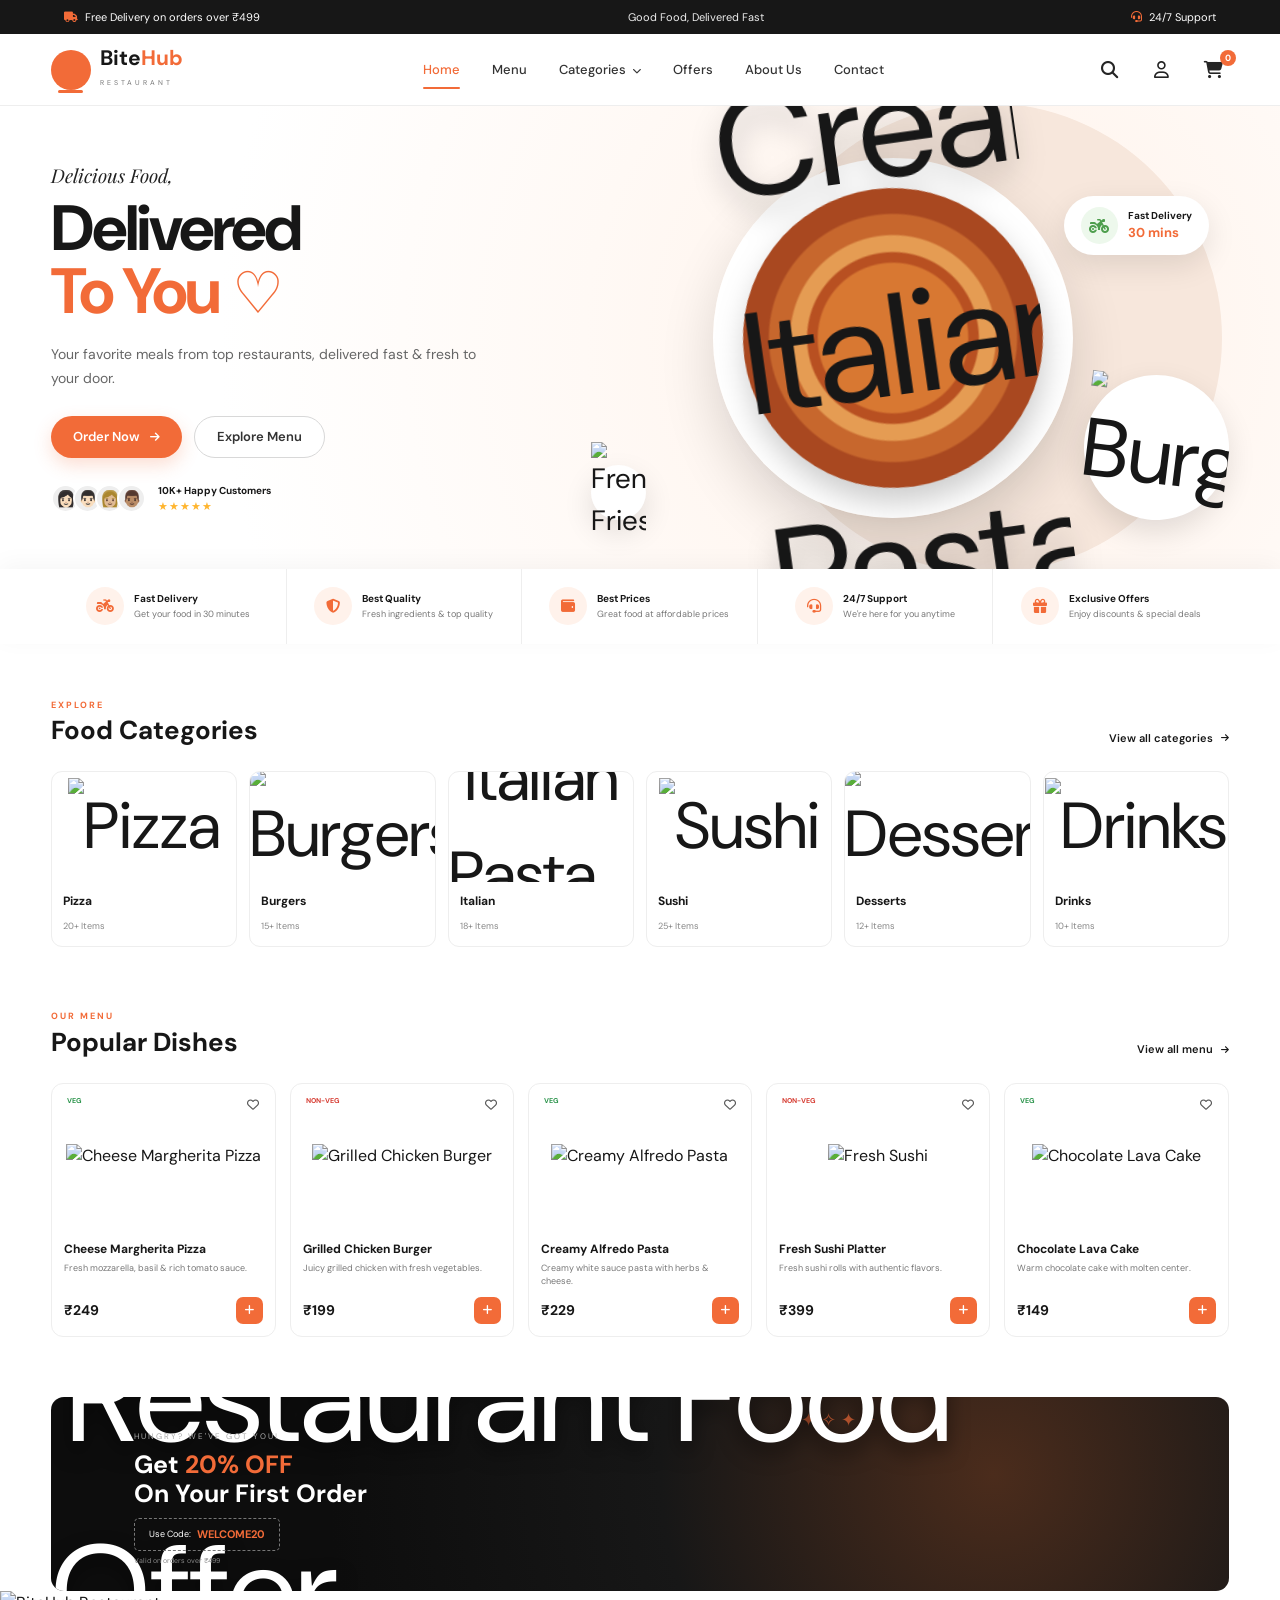
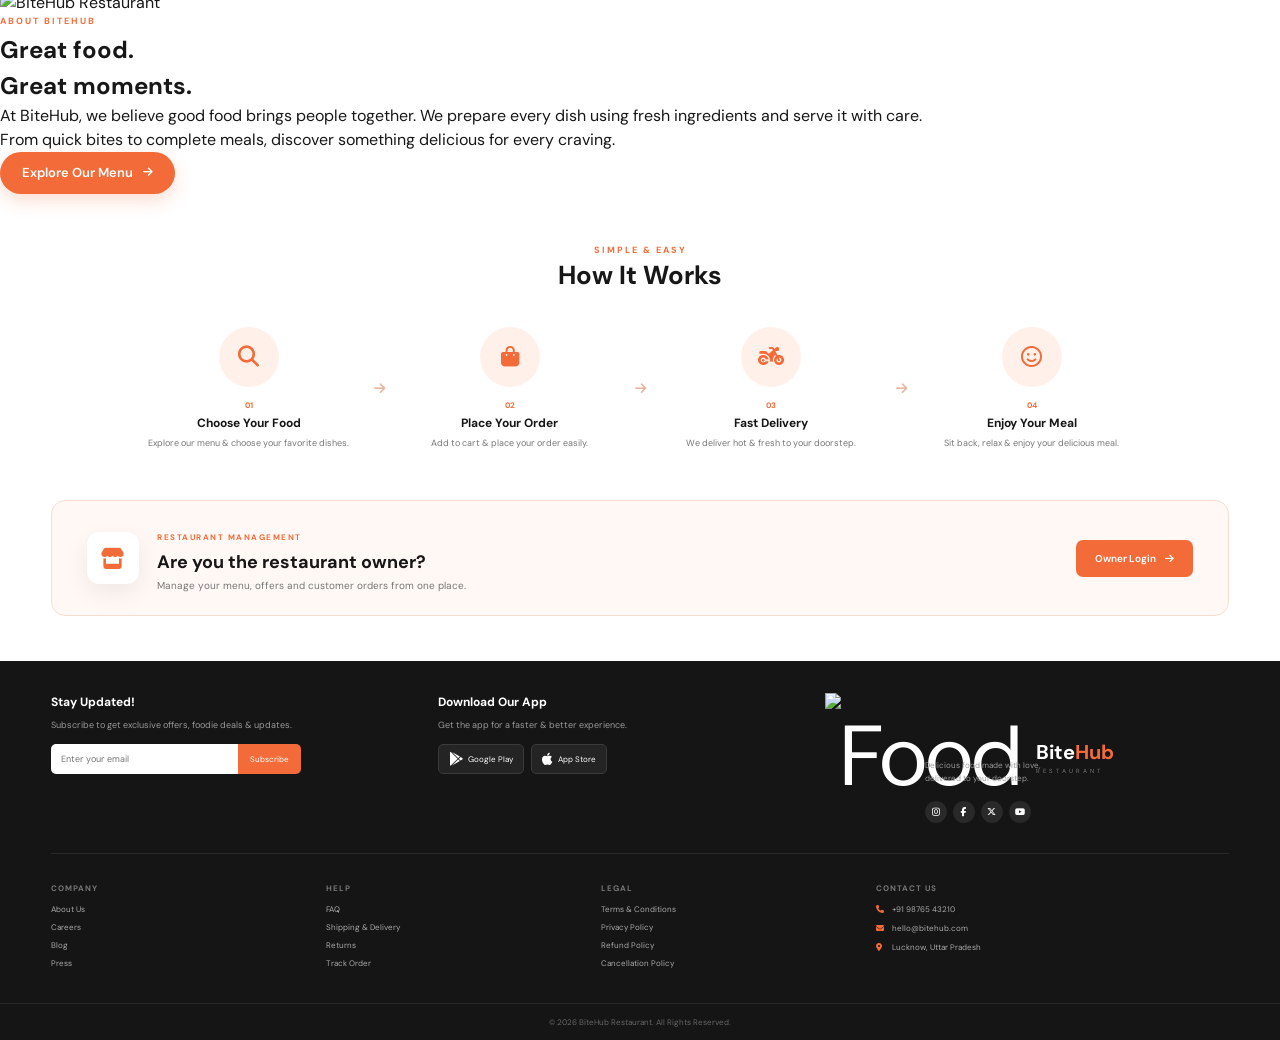
==== commit 51c061d8: "Changes" ====
--- a/frontend/index.html
+++ b/frontend/index.html
@@ -7,24 +7,28 @@
 
     <title>BiteHub | Delicious Food Delivered</title>
 
-    <!-- Google Font -->
+    <!-- Google Fonts -->
     <link rel="preconnect" href="https://fonts.googleapis.com">
     <link rel="preconnect" href="https://fonts.gstatic.com" crossorigin>
+
     <link
         href="https://fonts.googleapis.com/css2?family=DM+Sans:wght@400;500;600;700&family=Playfair+Display:wght@500;600;700&display=swap"
         rel="stylesheet">
 
     <!-- Font Awesome -->
-    <link rel="stylesheet"
+    <link
+        rel="stylesheet"
         href="https://cdnjs.cloudflare.com/ajax/libs/font-awesome/6.5.2/css/all.min.css">
 
-    <!-- CSS -->
+    <!-- Main CSS -->
     <link rel="stylesheet" href="css/style.css">
 </head>
 
 <body>
 
-    <!-- ================= TOP BAR ================= -->
+    <!-- =====================================================
+         TOP BAR
+    ====================================================== -->
 
     <div class="top-bar">
 
@@ -34,7 +38,7 @@
         </div>
 
         <div class="top-center">
-            Good Food, Delivered Fast <span>🍕</span>
+            Good Food, Delivered Fast
         </div>
 
         <div class="top-item">
@@ -45,7 +49,9 @@
     </div>
 
 
-    <!-- ================= NAVBAR ================= -->
+    <!-- =====================================================
+         NAVBAR
+    ====================================================== -->
 
     <header class="navbar">
 
@@ -71,51 +77,85 @@
 
             <nav class="nav-links">
 
-                <a href="index.html" class="active">Home</a>
-
-                <a href="#menu">Menu</a>
+                <a href="index.html" class="active">
+                    Home
+                </a>
+
+                <a href="#menu">
+                    Menu
+                </a>
 
                 <a href="#categories">
                     Categories
                     <i class="fa-solid fa-chevron-down"></i>
                 </a>
 
-                <a href="#offers">Offers</a>
-
-                <a href="#about">About Us</a>
-
-                <a href="#contact">Contact</a>
-
-               
+                <a href="#offers">
+                    Offers
+                </a>
+
+                <a href="#about">
+                    About Us
+                </a>
+
+                <a href="#contact">
+                    Contact
+                </a>
 
             </nav>
 
 
-            <!-- Nav Actions -->
+            <!-- Navigation Actions -->
 
             <div class="nav-actions">
 
-                <button class="icon-btn search-btn" title="Search">
+                <!-- Search -->
+
+                <button
+                    class="icon-btn search-btn"
+                    title="Search">
+
                     <i class="fa-solid fa-magnifying-glass"></i>
+
                 </button>
 
-                <!-- <button class="icon-btn" id="profileBtn" title="Profile">
+
+                <!-- Customer Login -->
+
+                <a
+                    href="login.html"
+                    class="nav-user"
+                    title="Customer Login">
+
                     <i class="fa-regular fa-user"></i>
-                </button> -->
-                <a href="login.html" class="nav-user" title="Customer Login">
-                     <i class="fa-regular fa-user"></i>
-                </a>
-
-                <button class="cart-btn" id="cartBtn">
+
+                </a>
+
+
+                <!-- Cart -->
+
+                <button
+                    class="cart-btn"
+                    id="cartBtn"
+                    title="Cart">
 
                     <i class="fa-solid fa-cart-shopping"></i>
 
-                    <span class="cart-count">0</span>
+                    <span class="cart-count">
+                        0
+                    </span>
 
                 </button>
 
-                <button class="mobile-menu-btn" id="mobileMenuBtn">
+
+                <!-- Mobile Menu -->
+
+                <button
+                    class="mobile-menu-btn"
+                    id="mobileMenuBtn">
+
                     <i class="fa-solid fa-bars"></i>
+
                 </button>
 
             </div>
@@ -125,27 +165,56 @@
     </header>
 
 
-    <!-- ================= MOBILE NAV ================= -->
-
-    <div class="mobile-nav" id="mobileNav">
-
-        <a href="index.html">Home</a>
-        <a href="#menu">Menu</a>
-        <a href="#categories">Categories</a>
-        <a href="#offers">Offers</a>
-        <a href="#about">About Us</a>
-        <a href="#contact">Contact</a>
+    <!-- =====================================================
+         MOBILE NAVIGATION
+    ====================================================== -->
+
+    <div
+        class="mobile-nav"
+        id="mobileNav">
+
+        <a href="index.html">
+            Home
+        </a>
+
+        <a href="#menu">
+            Menu
+        </a>
+
+        <a href="#categories">
+            Categories
+        </a>
+
+        <a href="#offers">
+            Offers
+        </a>
+
+        <a href="#about">
+            About Us
+        </a>
+
+        <a href="#contact">
+            Contact
+        </a>
+
+        <a href="login.html">
+            <i class="fa-regular fa-user"></i>
+            Customer Login
+        </a>
 
     </div>
 
 
-    <!-- ================= HERO ================= -->
+    <!-- =====================================================
+         HERO SECTION
+    ====================================================== -->
 
     <section class="hero">
 
         <div class="hero-container">
 
-            <!-- Hero Content -->
+
+            <!-- HERO CONTENT -->
 
             <div class="hero-content">
 
@@ -154,10 +223,16 @@
                 </span>
 
                 <h1>
+
                     Delivered
                     <br>
+
                     <span>To You</span>
-                    <span class="heart">♡</span>
+
+                    <span class="heart">
+                        ♡
+                    </span>
+
                 </h1>
 
                 <p>
@@ -165,36 +240,61 @@
                     delivered fast & fresh to your door.
                 </p>
 
+
+                <!-- Buttons -->
+
                 <div class="hero-buttons">
 
-                    <a href="#menu" class="primary-btn">
+                    <a
+                        href="#menu"
+                        class="primary-btn">
+
                         Order Now
+
                         <i class="fa-solid fa-arrow-right"></i>
+
                     </a>
 
-                    <a href="#categories" class="secondary-btn">
+                    <a
+                        href="#categories"
+                        class="secondary-btn">
+
                         Explore Menu
+
                     </a>
 
                 </div>
 
 
-                <!-- Customers -->
+                <!-- Customer Rating -->
 
                 <div class="customer-info">
 
                     <div class="customer-images">
 
-                        <div class="customer-avatar">👩🏻</div>
-                        <div class="customer-avatar">👨🏻</div>
-                        <div class="customer-avatar">👩🏼</div>
-                        <div class="customer-avatar">👨🏽</div>
+                        <div class="customer-avatar">
+                            👩🏻
+                        </div>
+
+                        <div class="customer-avatar">
+                            👨🏻
+                        </div>
+
+                        <div class="customer-avatar">
+                            👩🏼
+                        </div>
+
+                        <div class="customer-avatar">
+                            👨🏽
+                        </div>
 
                     </div>
 
                     <div class="customer-rating">
 
-                        <strong>10K+ Happy Customers</strong>
+                        <strong>
+                            10K+ Happy Customers
+                        </strong>
 
                         <div class="stars">
                             ★★★★★
@@ -207,16 +307,21 @@
             </div>
 
 
-            <!-- Hero Image -->
+            <!-- HERO FOOD -->
 
             <div class="hero-image-area">
 
                 <div class="hero-circle"></div>
 
+
                 <div class="hero-food">
 
                     <div class="food-plate">
-                        🍝
+
+                        <img
+                            src="https://images.unsplash.com/photo-1473093295043-cdd812d0e601?auto=format&fit=crop&w=900&q=90"
+                            alt="Creamy Italian Pasta">
+
                     </div>
 
                 </div>
@@ -227,12 +332,21 @@
                 <div class="delivery-badge">
 
                     <div class="badge-icon">
+
                         <i class="fa-solid fa-motorcycle"></i>
+
                     </div>
 
                     <div>
-                        <strong>Fast Delivery</strong>
-                        <span>30 mins</span>
+
+                        <strong>
+                            Fast Delivery
+                        </strong>
+
+                        <span>
+                            30 mins
+                        </span>
+
                     </div>
 
                 </div>
@@ -241,11 +355,22 @@
                 <!-- Floating Burger -->
 
                 <div class="floating-food burger-float">
-                    🍔
-                </div>
+
+                    <img
+                        src="https://images.unsplash.com/photo-1568901346375-23c9450c58cd?auto=format&fit=crop&w=500&q=90"
+                        alt="Burger">
+
+                </div>
+
+
+                <!-- Floating Fries -->
 
                 <div class="floating-food tomato-float">
-                    🍅
+
+                    <img
+                        src="https://images.unsplash.com/photo-1573080496219-bb080dd4f877?auto=format&fit=crop&w=500&q=90"
+                        alt="French Fries">
+
                 </div>
 
             </div>
@@ -255,11 +380,14 @@
     </section>
 
 
-    <!-- ================= BENEFITS ================= -->
+    <!-- =====================================================
+         BENEFITS
+    ====================================================== -->
 
     <section class="benefits">
 
         <div class="benefits-container">
+
 
             <div class="benefit-item">
 
@@ -268,8 +396,13 @@
                 </div>
 
                 <div>
-                    <h4>Fast Delivery</h4>
-                    <p>Get your food in 30 minutes</p>
+                    <h4>
+                        Fast Delivery
+                    </h4>
+
+                    <p>
+                        Get your food in 30 minutes
+                    </p>
                 </div>
 
             </div>
@@ -282,8 +415,13 @@
                 </div>
 
                 <div>
-                    <h4>Best Quality</h4>
-                    <p>Fresh ingredients & top quality</p>
+                    <h4>
+                        Best Quality
+                    </h4>
+
+                    <p>
+                        Fresh ingredients & top quality
+                    </p>
                 </div>
 
             </div>
@@ -296,8 +434,13 @@
                 </div>
 
                 <div>
-                    <h4>Best Prices</h4>
-                    <p>Great food at affordable prices</p>
+                    <h4>
+                        Best Prices
+                    </h4>
+
+                    <p>
+                        Great food at affordable prices
+                    </p>
                 </div>
 
             </div>
@@ -310,8 +453,13 @@
                 </div>
 
                 <div>
-                    <h4>24/7 Support</h4>
-                    <p>We're here for you anytime</p>
+                    <h4>
+                        24/7 Support
+                    </h4>
+
+                    <p>
+                        We're here for you anytime
+                    </p>
                 </div>
 
             </div>
@@ -324,8 +472,13 @@
                 </div>
 
                 <div>
-                    <h4>Exclusive Offers</h4>
-                    <p>Enjoy discounts & special deals</p>
+                    <h4>
+                        Exclusive Offers
+                    </h4>
+
+                    <p>
+                        Enjoy discounts & special deals
+                    </p>
                 </div>
 
             </div>
@@ -335,20 +488,36 @@
     </section>
 
 
-    <!-- ================= CATEGORIES ================= -->
-
-    <section class="section categories-section" id="categories">
+    <!-- =====================================================
+         FOOD CATEGORIES
+    ====================================================== -->
+
+    <section
+        class="section categories-section"
+        id="categories">
 
         <div class="section-header">
 
             <div>
-                <span class="section-label">EXPLORE</span>
-                <h2>Food Categories</h2>
-            </div>
-
-            <a href="#menu" class="view-link">
+
+                <span class="section-label">
+                    EXPLORE
+                </span>
+
+                <h2>
+                    Food Categories
+                </h2>
+
+            </div>
+
+            <a
+                href="#menu"
+                class="view-link">
+
                 View all categories
+
                 <i class="fa-solid fa-arrow-right"></i>
+
             </a>
 
         </div>
@@ -357,98 +526,162 @@
         <div class="categories-grid">
 
 
-            <!-- Category -->
+            <!-- Pizza -->
 
             <div class="category-card">
 
-                <div class="category-image pizza-bg">
-                    🍕
+                <div class="category-image">
+
+                    <img
+                        src="https://images.unsplash.com/photo-1565299624946-b28f40a0ae38?auto=format&fit=crop&w=700&q=90"
+                        alt="Pizza">
+
                 </div>
 
                 <div class="category-info">
 
-                    <h3>Pizza</h3>
-                    <span>20+ Items</span>
-
-                </div>
-
-            </div>
-
+                    <h3>
+                        Pizza
+                    </h3>
+
+                    <span>
+                        20+ Items
+                    </span>
+
+                </div>
+
+            </div>
+
+
+            <!-- Burger -->
 
             <div class="category-card">
 
-                <div class="category-image burger-bg">
-                    🍔
+                <div class="category-image">
+
+                    <img
+                        src="https://images.unsplash.com/photo-1568901346375-23c9450c58cd?auto=format&fit=crop&w=700&q=90"
+                        alt="Burgers">
+
                 </div>
 
                 <div class="category-info">
 
-                    <h3>Burgers</h3>
-                    <span>15+ Items</span>
-
-                </div>
-
-            </div>
-
+                    <h3>
+                        Burgers
+                    </h3>
+
+                    <span>
+                        15+ Items
+                    </span>
+
+                </div>
+
+            </div>
+
+
+            <!-- Italian -->
 
             <div class="category-card">
 
-                <div class="category-image pasta-bg">
-                    🍝
+                <div class="category-image">
+
+                    <img
+                        src="https://images.unsplash.com/photo-1473093295043-cdd812d0e601?auto=format&fit=crop&w=700&q=90"
+                        alt="Italian Pasta">
+
                 </div>
 
                 <div class="category-info">
 
-                    <h3>Italian</h3>
-                    <span>18+ Items</span>
-
-                </div>
-
-            </div>
-
+                    <h3>
+                        Italian
+                    </h3>
+
+                    <span>
+                        18+ Items
+                    </span>
+
+                </div>
+
+            </div>
+
+
+            <!-- Sushi -->
 
             <div class="category-card">
 
-                <div class="category-image sushi-bg">
-                    🍣
+                <div class="category-image">
+
+                    <img
+                        src="https://images.unsplash.com/photo-1579871494447-9811cf80d66c?auto=format&fit=crop&w=700&q=90"
+                        alt="Sushi">
+
                 </div>
 
                 <div class="category-info">
 
-                    <h3>Sushi</h3>
-                    <span>25+ Items</span>
-
-                </div>
-
-            </div>
-
+                    <h3>
+                        Sushi
+                    </h3>
+
+                    <span>
+                        25+ Items
+                    </span>
+
+                </div>
+
+            </div>
+
+
+            <!-- Desserts -->
 
             <div class="category-card">
 
-                <div class="category-image dessert-bg">
-                    🍰
+                <div class="category-image">
+
+                    <img
+                        src="https://images.unsplash.com/photo-1551024506-0bccd828d307?auto=format&fit=crop&w=700&q=90"
+                        alt="Desserts">
+
                 </div>
 
                 <div class="category-info">
 
-                    <h3>Desserts</h3>
-                    <span>12+ Items</span>
-
-                </div>
-
-            </div>
-
+                    <h3>
+                        Desserts
+                    </h3>
+
+                    <span>
+                        12+ Items
+                    </span>
+
+                </div>
+
+            </div>
+
+
+            <!-- Drinks -->
 
             <div class="category-card">
 
-                <div class="category-image drinks-bg">
-                    🥤
+                <div class="category-image">
+
+                    <img
+                        src="https://images.unsplash.com/photo-1544145945-f90425340c7e?auto=format&fit=crop&w=700&q=90"
+                        alt="Drinks">
+
                 </div>
 
                 <div class="category-info">
 
-                    <h3>Drinks</h3>
-                    <span>10+ Items</span>
+                    <h3>
+                        Drinks
+                    </h3>
+
+                    <span>
+                        10+ Items
+                    </span>
 
                 </div>
 
@@ -459,20 +692,36 @@
     </section>
 
 
-    <!-- ================= POPULAR DISHES ================= -->
-
-    <section class="section popular-section" id="menu">
+    <!-- =====================================================
+         POPULAR DISHES
+    ====================================================== -->
+
+    <section
+        class="section popular-section"
+        id="menu">
 
         <div class="section-header">
 
             <div>
-                <span class="section-label">OUR MENU</span>
-                <h2>Popular Dishes</h2>
-            </div>
-
-            <a href="#menu" class="view-link">
+
+                <span class="section-label">
+                    OUR MENU
+                </span>
+
+                <h2>
+                    Popular Dishes
+                </h2>
+
+            </div>
+
+            <a
+                href="#menu"
+                class="view-link">
+
                 View all menu
+
                 <i class="fa-solid fa-arrow-right"></i>
+
             </a>
 
         </div>
@@ -481,33 +730,41 @@
         <div class="food-grid">
 
 
-            <!-- Food Card 1 -->
+            <!-- ================= PIZZA ================= -->
 
             <div class="food-card">
 
-                <div class="food-image pizza-food">
-
-                    <span class="veg-badge">VEG</span>
+                <div class="food-image">
+
+                    <span class="veg-badge">
+                        VEG
+                    </span>
 
                     <button class="favorite-btn">
                         <i class="fa-regular fa-heart"></i>
                     </button>
 
-                    <div class="food-emoji">🍕</div>
+                    <img
+                        src="https://images.unsplash.com/photo-1565299624946-b28f40a0ae38?auto=format&fit=crop&w=800&q=90"
+                        alt="Cheese Margherita Pizza">
 
                 </div>
 
                 <div class="food-content">
 
-                    <h3>Cheese Margherita Pizza</h3>
+                    <h3>
+                        Cheese Margherita Pizza
+                    </h3>
 
                     <p>
-                        Classic delight with 100% real mozzarella.
+                        Fresh mozzarella, basil & rich tomato sauce.
                     </p>
 
                     <div class="food-bottom">
 
-                        <strong>₹299</strong>
+                        <strong>
+                            ₹249
+                        </strong>
 
                         <button class="add-btn">
                             <i class="fa-solid fa-plus"></i>
@@ -520,33 +777,41 @@
             </div>
 
 
-            <!-- Food Card 2 -->
+            <!-- ================= BURGER ================= -->
 
             <div class="food-card">
 
-                <div class="food-image burger-food">
-
-                    <span class="nonveg-badge">NON-VEG</span>
+                <div class="food-image">
+
+                    <span class="nonveg-badge">
+                        NON-VEG
+                    </span>
 
                     <button class="favorite-btn">
                         <i class="fa-regular fa-heart"></i>
                     </button>
 
-                    <div class="food-emoji">🍔</div>
+                    <img
+                        src="https://images.unsplash.com/photo-1568901346375-23c9450c58cd?auto=format&fit=crop&w=800&q=90"
+                        alt="Grilled Chicken Burger">
 
                 </div>
 
                 <div class="food-content">
 
-                    <h3>Grilled Chicken Burger</h3>
+                    <h3>
+                        Grilled Chicken Burger
+                    </h3>
 
                     <p>
-                        Juicy grilled chicken with fresh veggies.
+                        Juicy grilled chicken with fresh vegetables.
                     </p>
 
                     <div class="food-bottom">
 
-                        <strong>₹199</strong>
+                        <strong>
+                            ₹199
+                        </strong>
 
                         <button class="add-btn">
                             <i class="fa-solid fa-plus"></i>
@@ -559,33 +824,41 @@
             </div>
 
 
-            <!-- Food Card 3 -->
+            <!-- ================= PASTA ================= -->
 
             <div class="food-card">
 
-                <div class="food-image pasta-food">
-
-                    <span class="veg-badge">VEG</span>
+                <div class="food-image">
+
+                    <span class="veg-badge">
+                        VEG
+                    </span>
 
                     <button class="favorite-btn">
                         <i class="fa-regular fa-heart"></i>
                     </button>
 
-                    <div class="food-emoji">🍝</div>
+                    <img
+                        src="https://images.unsplash.com/photo-1473093295043-cdd812d0e601?auto=format&fit=crop&w=800&q=90"
+                        alt="Creamy Alfredo Pasta">
 
                 </div>
 
                 <div class="food-content">
 
-                    <h3>Creamy Alfredo Pasta</h3>
+                    <h3>
+                        Creamy Alfredo Pasta
+                    </h3>
 
                     <p>
-                        Rich & creamy pasta with chicken & herbs.
+                        Creamy white sauce pasta with herbs & cheese.
                     </p>
 
                     <div class="food-bottom">
 
-                        <strong>₹249</strong>
+                        <strong>
+                            ₹229
+                        </strong>
 
                         <button class="add-btn">
                             <i class="fa-solid fa-plus"></i>
@@ -598,33 +871,41 @@
             </div>
 
 
-            <!-- Food Card 4 -->
+            <!-- ================= SUSHI ================= -->
 
             <div class="food-card">
 
-                <div class="food-image sushi-food">
-
-                    <span class="nonveg-badge">NON-VEG</span>
+                <div class="food-image">
+
+                    <span class="nonveg-badge">
+                        NON-VEG
+                    </span>
 
                     <button class="favorite-btn">
                         <i class="fa-regular fa-heart"></i>
                     </button>
 
-                    <div class="food-emoji">🍣</div>
+                    <img
+                        src="https://images.unsplash.com/photo-1579871494447-9811cf80d66c?auto=format&fit=crop&w=800&q=90"
+                        alt="Fresh Sushi">
 
                 </div>
 
                 <div class="food-content">
 
-                    <h3>Sushi Platter</h3>
+                    <h3>
+                        Fresh Sushi Platter
+                    </h3>
 
                     <p>
-                        Fresh sushi rolls served with wasabi.
+                        Fresh sushi rolls with authentic flavors.
                     </p>
 
                     <div class="food-bottom">
 
-                        <strong>₹399</strong>
+                        <strong>
+                            ₹399
+                        </strong>
 
                         <button class="add-btn">
                             <i class="fa-solid fa-plus"></i>
@@ -637,25 +918,31 @@
             </div>
 
 
-            <!-- Food Card 5 -->
+            <!-- ================= DESSERT ================= -->
 
             <div class="food-card">
 
-                <div class="food-image dessert-food">
-
-                    <span class="veg-badge">VEG</span>
+                <div class="food-image">
+
+                    <span class="veg-badge">
+                        VEG
+                    </span>
 
                     <button class="favorite-btn">
                         <i class="fa-regular fa-heart"></i>
                     </button>
 
-                    <div class="food-emoji">🍫</div>
+                    <img
+                        src="https://images.unsplash.com/photo-1578985545062-69928b1d9587?auto=format&fit=crop&w=800&q=90"
+                        alt="Chocolate Lava Cake">
 
                 </div>
 
                 <div class="food-content">
 
-                    <h3>Chocolate Lava Cake</h3>
+                    <h3>
+                        Chocolate Lava Cake
+                    </h3>
 
                     <p>
                         Warm chocolate cake with molten center.
@@ -663,7 +950,9 @@
 
                     <div class="food-bottom">
 
-                        <strong>₹149</strong>
+                        <strong>
+                            ₹149
+                        </strong>
 
                         <button class="add-btn">
                             <i class="fa-solid fa-plus"></i>
@@ -680,27 +969,38 @@
     </section>
 
 
-    <!-- ================= OFFER ================= -->
-
-    <section class="offer-section" id="offers">
+    <!-- =====================================================
+         OFFER SECTION
+    ====================================================== -->
+
+    <section
+        class="offer-section"
+        id="offers">
 
         <div class="offer-container">
 
             <div class="offer-content">
 
-                <span>HUNGRY? WE'VE GOT YOU!</span>
+                <span>
+                    HUNGRY? WE'VE GOT YOU!
+                </span>
 
                 <h2>
-                    Get <strong>20% OFF</strong>
+                    Get
+                    <strong>20% OFF</strong>
                     <br>
                     On Your First Order
                 </h2>
 
                 <div class="coupon">
 
-                    <span>Use Code:</span>
-
-                    <strong>WELCOME20</strong>
+                    <span>
+                        Use Code:
+                    </span>
+
+                    <strong>
+                        WELCOME20
+                    </strong>
 
                 </div>
 
@@ -712,7 +1012,11 @@
 
 
             <div class="offer-food">
-                🍱
+
+                <img
+                    src="https://images.unsplash.com/photo-1547592180-85f173990554?auto=format&fit=crop&w=700&q=90"
+                    alt="Restaurant Food Offer">
+
             </div>
 
         </div>
@@ -720,21 +1024,89 @@
     </section>
 
 
-    <!-- ================= HOW IT WORKS ================= -->
+    <!-- =====================================================
+         ABOUT
+    ====================================================== -->
+
+    <section
+        class="about-section"
+        id="about">
+
+        <div class="about-container">
+
+            <div class="about-image">
+
+                <img
+                    src="https://images.unsplash.com/photo-1517248135467-4c7edcad34c4?auto=format&fit=crop&w=1000&q=90"
+                    alt="BiteHub Restaurant">
+
+            </div>
+
+            <div class="about-content">
+
+                <span class="section-label">
+                    ABOUT BITEHUB
+                </span>
+
+                <h2>
+                    Great food.
+                    <br>
+                    Great moments.
+                </h2>
+
+                <p>
+                    At BiteHub, we believe good food brings
+                    people together. We prepare every dish
+                    using fresh ingredients and serve it with
+                    care.
+                </p>
+
+                <p>
+                    From quick bites to complete meals,
+                    discover something delicious for every
+                    craving.
+                </p>
+
+                <a
+                    href="#menu"
+                    class="primary-btn">
+
+                    Explore Our Menu
+
+                    <i class="fa-solid fa-arrow-right"></i>
+
+                </a>
+
+            </div>
+
+        </div>
+
+    </section>
+
+
+    <!-- =====================================================
+         HOW IT WORKS
+    ====================================================== -->
 
     <section class="how-section">
 
         <div class="section-title-center">
 
-            <span class="section-label">SIMPLE & EASY</span>
-
-            <h2>How It Works</h2>
+            <span class="section-label">
+                SIMPLE & EASY
+            </span>
+
+            <h2>
+                How It Works
+            </h2>
 
         </div>
 
 
         <div class="steps-container">
 
+
+            <!-- Step 1 -->
 
             <div class="step">
 
@@ -742,9 +1114,13 @@
                     <i class="fa-solid fa-magnifying-glass"></i>
                 </div>
 
-                <div class="step-number">01</div>
-
-                <h3>Choose Your Food</h3>
+                <div class="step-number">
+                    01
+                </div>
+
+                <h3>
+                    Choose Your Food
+                </h3>
 
                 <p>
                     Explore our menu & choose your favorite dishes.
@@ -758,15 +1134,21 @@
             </div>
 
 
+            <!-- Step 2 -->
+
             <div class="step">
 
                 <div class="step-icon">
                     <i class="fa-solid fa-bag-shopping"></i>
                 </div>
 
-                <div class="step-number">02</div>
-
-                <h3>Place Your Order</h3>
+                <div class="step-number">
+                    02
+                </div>
+
+                <h3>
+                    Place Your Order
+                </h3>
 
                 <p>
                     Add to cart & place your order easily.
@@ -780,15 +1162,21 @@
             </div>
 
 
+            <!-- Step 3 -->
+
             <div class="step">
 
                 <div class="step-icon">
                     <i class="fa-solid fa-motorcycle"></i>
                 </div>
 
-                <div class="step-number">03</div>
-
-                <h3>Fast Delivery</h3>
+                <div class="step-number">
+                    03
+                </div>
+
+                <h3>
+                    Fast Delivery
+                </h3>
 
                 <p>
                     We deliver hot & fresh to your doorstep.
@@ -802,15 +1190,21 @@
             </div>
 
 
+            <!-- Step 4 -->
+
             <div class="step">
 
                 <div class="step-icon">
                     <i class="fa-regular fa-face-smile"></i>
                 </div>
 
-                <div class="step-number">04</div>
-
-                <h3>Enjoy Your Meal</h3>
+                <div class="step-number">
+                    04
+                </div>
+
+                <h3>
+                    Enjoy Your Meal
+                </h3>
 
                 <p>
                     Sit back, relax & enjoy your delicious meal.
@@ -823,21 +1217,29 @@
     </section>
 
 
-    <!-- ================= OWNER LOGIN ================= -->
+    <!-- =====================================================
+         OWNER LOGIN
+    ====================================================== -->
 
     <section class="owner-section">
 
         <div class="owner-container">
 
             <div class="owner-icon">
+
                 <i class="fa-solid fa-store"></i>
+
             </div>
 
             <div class="owner-text">
 
-                <span>RESTAURANT MANAGEMENT</span>
-
-                <h2>Are you the restaurant owner?</h2>
+                <span>
+                    RESTAURANT MANAGEMENT
+                </span>
+
+                <h2>
+                    Are you the restaurant owner?
+                </h2>
 
                 <p>
                     Manage your menu, offers and customer orders
@@ -846,9 +1248,14 @@
 
             </div>
 
-            <a href="owner-login.html" class="owner-btn">
+            <a
+                href="owner-login.html"
+                class="owner-btn">
+
                 Owner Login
+
                 <i class="fa-solid fa-arrow-right"></i>
+
             </a>
 
         </div>
@@ -856,17 +1263,24 @@
     </section>
 
 
-    <!-- ================= FOOTER ================= -->
-
-    <footer class="footer" id="contact">
+    <!-- =====================================================
+         FOOTER
+    ====================================================== -->
+
+    <footer
+        class="footer"
+        id="contact">
 
         <div class="footer-main">
 
+
             <!-- Newsletter -->
 
             <div class="footer-column newsletter">
 
-                <h3>Stay Updated!</h3>
+                <h3>
+                    Stay Updated!
+                </h3>
 
                 <p>
                     Subscribe to get exclusive offers,
@@ -892,7 +1306,9 @@
 
             <div class="footer-column">
 
-                <h3>Download Our App</h3>
+                <h3>
+                    Download Our App
+                </h3>
 
                 <p>
                     Get the app for a faster
@@ -918,37 +1334,45 @@
 
             <!-- Brand -->
 
-            <div class="footer-brand">
+            <div class="footer-column footer-brand">
 
                 <div class="footer-food">
-                    🍝
+
+                    <img
+                        src="https://images.unsplash.com/photo-1547592180-85f173990554?auto=format&fit=crop&w=400&q=80"
+                        alt="Food">
+
                 </div>
 
                 <div class="footer-logo">
 
-                    <h2>Bite<span>Hub</span></h2>
-
-                    <small>RESTAURANT</small>
+                    <h2>
+                        Bite<span>Hub</span>
+                    </h2>
+
+                    <small>
+                        RESTAURANT
+                    </small>
 
                 </div>
 
                 <p>
-                    Good food, great taste
+                    Delicious food made with love,
                     delivered to your doorstep.
                 </p>
 
                 <div class="social-links">
+
+                    <a href="#">
+                        <i class="fa-brands fa-instagram"></i>
+                    </a>
 
                     <a href="#">
                         <i class="fa-brands fa-facebook-f"></i>
                     </a>
 
                     <a href="#">
-                        <i class="fa-brands fa-instagram"></i>
-                    </a>
-
-                    <a href="#">
-                        <i class="fa-brands fa-twitter"></i>
+                        <i class="fa-brands fa-x-twitter"></i>
                     </a>
 
                     <a href="#">
@@ -966,45 +1390,87 @@
 
         <div class="footer-bottom">
 
+
             <div>
 
-                <h4>COMPANY</h4>
-
-                <a href="#">About Us</a>
-                <a href="#">Careers</a>
-                <a href="#">Blog</a>
-                <a href="#">Press</a>
+                <h4>
+                    COMPANY
+                </h4>
+
+                <a href="#about">
+                    About Us
+                </a>
+
+                <a href="#">
+                    Careers
+                </a>
+
+                <a href="#">
+                    Blog
+                </a>
+
+                <a href="#">
+                    Press
+                </a>
 
             </div>
 
 
             <div>
 
-                <h4>HELP</h4>
-
-                <a href="#">FAQ</a>
-                <a href="#">Shipping & Delivery</a>
-                <a href="#">Returns</a>
-                <a href="#">Track Order</a>
+                <h4>
+                    HELP
+                </h4>
+
+                <a href="#">
+                    FAQ
+                </a>
+
+                <a href="#">
+                    Shipping & Delivery
+                </a>
+
+                <a href="#">
+                    Returns
+                </a>
+
+                <a href="#">
+                    Track Order
+                </a>
 
             </div>
 
 
             <div>
 
-                <h4>LEGAL</h4>
-
-                <a href="#">Terms & Conditions</a>
-                <a href="#">Privacy Policy</a>
-                <a href="#">Refund Policy</a>
-                <a href="#">Cancellation Policy</a>
+                <h4>
+                    LEGAL
+                </h4>
+
+                <a href="#">
+                    Terms & Conditions
+                </a>
+
+                <a href="#">
+                    Privacy Policy
+                </a>
+
+                <a href="#">
+                    Refund Policy
+                </a>
+
+                <a href="#">
+                    Cancellation Policy
+                </a>
 
             </div>
 
 
             <div>
 
-                <h4>CONTACT US</h4>
+                <h4>
+                    CONTACT US
+                </h4>
 
                 <p>
                     <i class="fa-solid fa-phone"></i>
@@ -1026,6 +1492,8 @@
         </div>
 
 
+        <!-- Copyright -->
+
         <div class="copyright">
 
             <p>
@@ -1039,6 +1507,7 @@
 
 
     <!-- JS -->
+
     <script src="js/main.js"></script>
 
 </body>
--- a/frontend/css/style.css
+++ b/frontend/css/style.css
@@ -2177,4 +2177,25 @@
         grid-template-columns: 1fr 1fr;
     }
 
+}
+
+.nav-user {
+    width: 38px;
+    height: 38px;
+
+    display: flex;
+    align-items: center;
+    justify-content: center;
+
+    border-radius: 50%;
+
+    color: #222;
+    font-size: 17px;
+
+    transition: 0.25s ease;
+}
+
+.nav-user:hover {
+    background: #fff1ea;
+    color: #f26b38;
 }
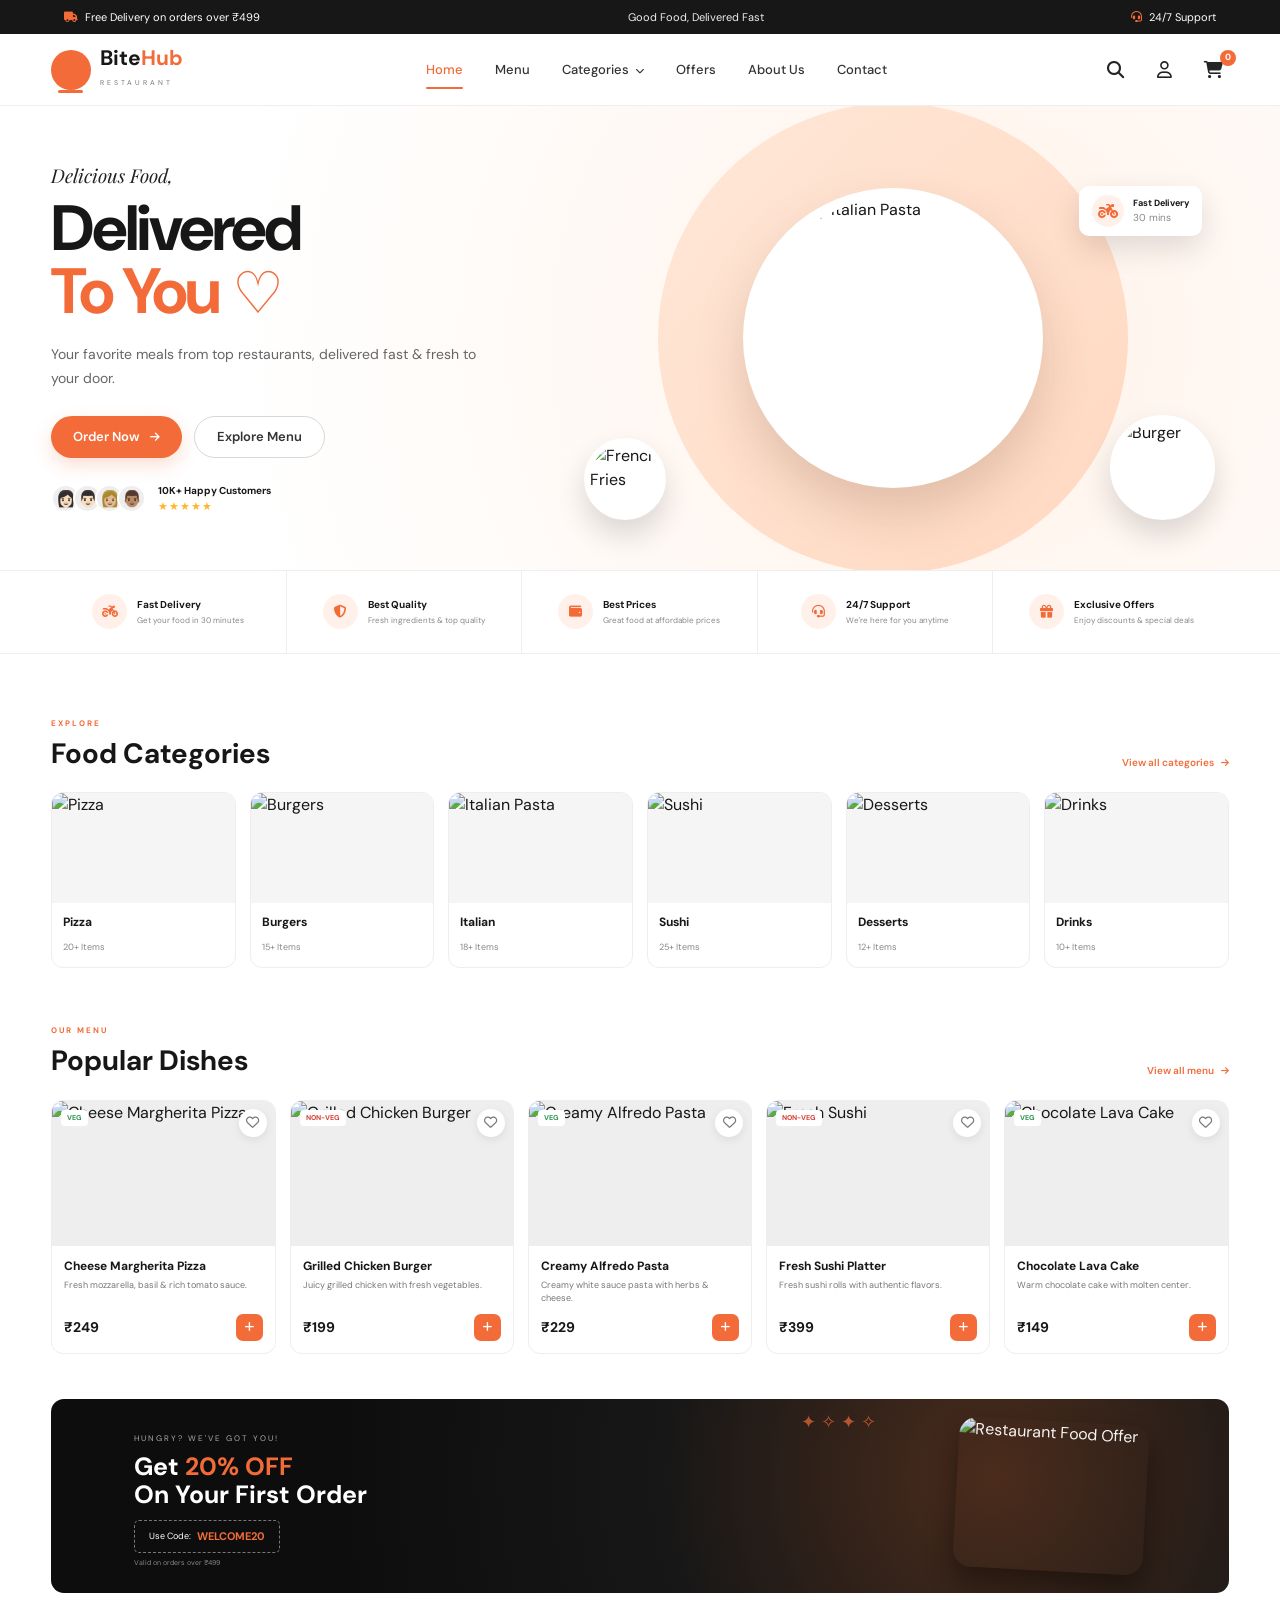
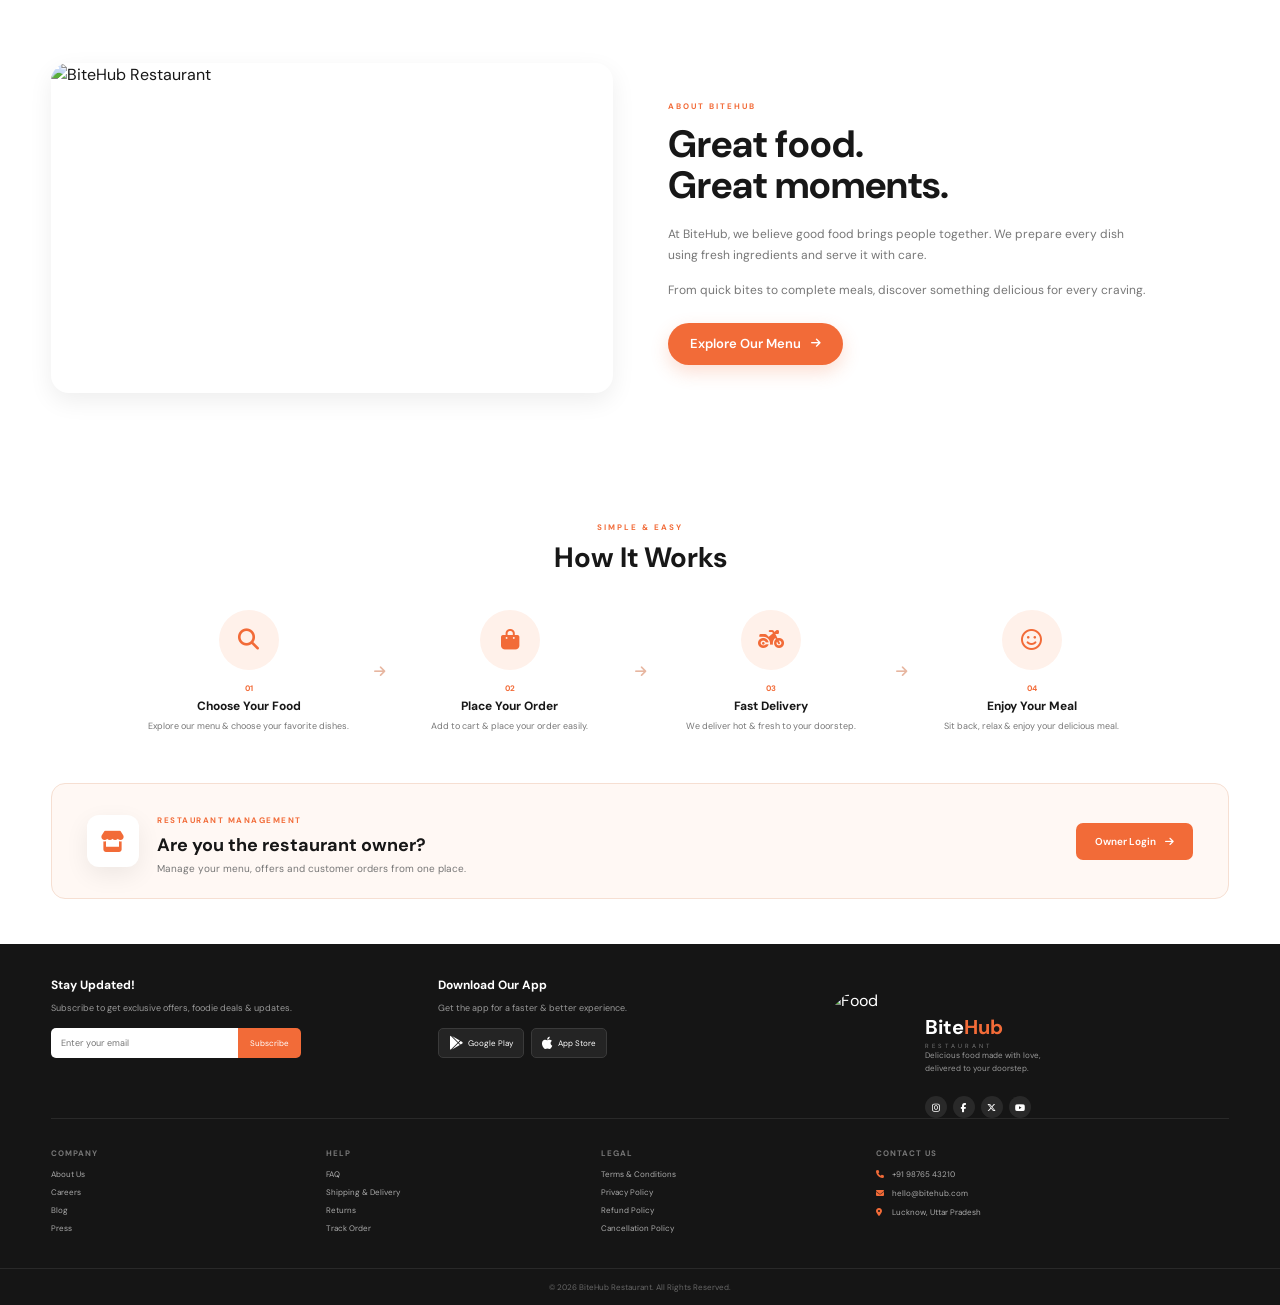
==== commit 356e6842: "Changes" ====
--- a/frontend/index.html
+++ b/frontend/index.html
@@ -133,19 +133,10 @@
 
 
                 <!-- Cart -->
-
-                <button
-                    class="cart-btn"
-                    id="cartBtn"
-                    title="Cart">
-
-                    <i class="fa-solid fa-cart-shopping"></i>
-
-                    <span class="cart-count">
-                        0
-                    </span>
-
-                </button>
+                <a href="cart.html" class="cart-btn" id="cartBtn">
+                <i class="fa-solid fa-cart-shopping"></i>
+                <span class="cart-count">0</span>
+                </a>
 
 
                 <!-- Mobile Menu -->
--- a/frontend/css/style.css
+++ b/frontend/css/style.css
@@ -3,29 +3,43 @@
    MAIN STYLESHEET
 ========================================================= */
 
-/* ================= ROOT ================= */
+
+/* =========================================================
+   ROOT
+========================================================= */
 
 :root {
+
     --primary: #f26b38;
     --primary-dark: #dc5527;
     --primary-light: #fff1ea;
 
     --black: #171717;
     --dark: #222222;
+
     --gray: #6f6f6f;
     --light-gray: #f5f5f5;
+
     --border: #e8e8e8;
+
     --white: #ffffff;
 
-    --shadow: 0 8px 25px rgba(0, 0, 0, 0.07);
-    --shadow-hover: 0 14px 35px rgba(0, 0, 0, 0.12);
+    --shadow:
+        0 8px 25px rgba(0, 0, 0, 0.07);
+
+    --shadow-hover:
+        0 14px 35px rgba(0, 0, 0, 0.12);
 
     --radius: 14px;
-    --transition: all 0.3s ease;
-}
-
-
-/* ================= RESET ================= */
+
+    --transition:
+        all 0.3s ease;
+}
+
+
+/* =========================================================
+   RESET
+========================================================= */
 
 * {
     margin: 0;
@@ -33,165 +47,241 @@
     box-sizing: border-box;
 }
 
+
 html {
     scroll-behavior: smooth;
 }
 
+
 body {
+
     font-family: "DM Sans", sans-serif;
+
     color: var(--black);
+
     background: var(--white);
+
     line-height: 1.5;
+
     overflow-x: hidden;
 }
+
 
 a {
     text-decoration: none;
     color: inherit;
 }
 
+
 button,
 input {
     font-family: inherit;
 }
 
+
 button {
     border: none;
     cursor: pointer;
 }
 
+
 img {
     max-width: 100%;
     display: block;
 }
 
 
-/* ================= TOP BAR ================= */
+/* =========================================================
+   TOP BAR
+========================================================= */
 
 .top-bar {
+
     height: 34px;
+
     background: #171717;
+
     color: #ffffff;
 
     display: flex;
-    align-items: center;
+
+    align-items: center;
+
     justify-content: space-between;
 
     padding: 0 5%;
+
     font-size: 11px;
 }
 
+
 .top-item {
-    display: flex;
-    align-items: center;
+
+    display: flex;
+
+    align-items: center;
+
     gap: 7px;
 }
+
 
 .top-item i {
     color: var(--primary);
 }
 
+
 .top-center {
+
     font-size: 11px;
+
     color: #eeeeee;
 }
 
 
-/* ================= NAVBAR ================= */
+/* =========================================================
+   NAVBAR
+========================================================= */
 
 .navbar {
+
     height: 72px;
+
     background: rgba(255, 255, 255, 0.96);
+
     border-bottom: 1px solid #eeeeee;
 
     position: sticky;
+
     top: 0;
+
     z-index: 1000;
 
     backdrop-filter: blur(12px);
 }
 
+
 .nav-container {
+
     width: 92%;
+
     max-width: 1400px;
+
     height: 100%;
+
     margin: auto;
 
     display: flex;
-    align-items: center;
+
+    align-items: center;
+
     justify-content: space-between;
 }
 
 
-/* ================= LOGO ================= */
+/* =========================================================
+   LOGO
+========================================================= */
 
 .logo {
-    display: flex;
-    align-items: center;
+
+    display: flex;
+
+    align-items: center;
+
     gap: 9px;
+
     min-width: 160px;
 }
 
+
 .logo-icon {
+
     width: 40px;
     height: 40px;
 
     display: flex;
-    align-items: center;
+
+    align-items: center;
+
     justify-content: center;
 
     background: var(--primary);
+
     color: white;
 
     border-radius: 50%;
+
     font-size: 20px;
 
     position: relative;
 }
 
+
 .logo-icon::after {
+
     content: "";
+
     position: absolute;
 
     width: 25px;
+
     height: 3px;
 
     background: var(--primary);
 
     bottom: -3px;
+
     left: 7px;
 
     border-radius: 20px;
 }
 
+
 .logo-text h2 {
+
     font-size: 21px;
+
     line-height: 20px;
+
     font-weight: 700;
 }
+
 
 .logo-text h2 span {
     color: var(--primary);
 }
 
+
 .logo-text small {
+
     font-size: 7px;
+
     letter-spacing: 3px;
+
     color: #777;
 }
 
 
-/* ================= NAV LINKS ================= */
+/* =========================================================
+   NAV LINKS
+========================================================= */
 
 .nav-links {
-    display: flex;
-    align-items: center;
+
+    display: flex;
+
+    align-items: center;
+
     gap: 32px;
 }
 
+
 .nav-links a {
+
     font-size: 13px;
+
     font-weight: 500;
+
     color: #333;
 
     position: relative;
@@ -199,51 +289,71 @@
     transition: var(--transition);
 }
 
+
 .nav-links a i {
+
     font-size: 9px;
+
     margin-left: 3px;
 }
+
 
 .nav-links a:hover,
 .nav-links a.active {
+
     color: var(--primary);
 }
 
+
 .nav-links a.active::after {
+
     content: "";
 
     position: absolute;
 
     width: 100%;
+
     height: 2px;
 
     background: var(--primary);
 
     bottom: -10px;
+
     left: 0;
 
     border-radius: 5px;
 }
 
 
-/* ================= NAV ACTIONS ================= */
+/* =========================================================
+   NAV ACTIONS
+========================================================= */
 
 .nav-actions {
-    display: flex;
-    align-items: center;
-    gap: 18px;
-}
+
+    display: flex;
+
+    align-items: center;
+
+    gap: 15px;
+}
+
 
 .icon-btn,
 .cart-btn {
+
     background: transparent;
+
     color: #252525;
 
     width: 30px;
+
     height: 30px;
 
     display: flex;
-    align-items: center;
+
+    align-items: center;
+
     justify-content: center;
 
     font-size: 17px;
@@ -252,54 +362,113 @@
 
     transition: var(--transition);
 }
+
 
 .icon-btn:hover,
 .cart-btn:hover {
+
     color: var(--primary);
+
     transform: translateY(-2px);
 }
 
+
+/* Customer Login */
+
+.nav-user {
+
+    width: 38px;
+
+    height: 38px;
+
+    display: flex;
+
+    align-items: center;
+
+    justify-content: center;
+
+    border-radius: 50%;
+
+    color: #222;
+
+    font-size: 17px;
+
+    transition: 0.25s ease;
+}
+
+
+.nav-user:hover {
+
+    background: var(--primary-light);
+
+    color: var(--primary);
+
+    transform: translateY(-2px);
+}
+
+
+/* Cart Counter */
+
 .cart-count {
+
     position: absolute;
 
     top: -5px;
+
     right: -7px;
 
     min-width: 16px;
+
     height: 16px;
 
     background: var(--primary);
+
     color: white;
 
     border-radius: 50%;
 
     display: flex;
-    align-items: center;
+
+    align-items: center;
+
     justify-content: center;
 
     font-size: 9px;
+
     font-weight: 700;
 }
 
+
+/* Mobile Menu */
+
 .mobile-menu-btn {
+
     display: none;
 
     background: transparent;
+
     font-size: 20px;
 }
 
 
-/* ================= MOBILE NAV ================= */
+/* =========================================================
+   MOBILE NAV
+========================================================= */
 
 .mobile-nav {
+
     display: none;
 }
 
 
-/* ================= HERO ================= */
+/* =========================================================
+   HERO
+========================================================= */
 
 .hero {
+
     background:
+
         radial-gradient(
             circle at 75% 50%,
             #fff2e9 0%,
@@ -310,39 +479,55 @@
     overflow: hidden;
 }
 
+
 .hero-container {
+
     width: 92%;
+
     max-width: 1400px;
+
     min-height: 440px;
 
     margin: auto;
 
     display: grid;
+
     grid-template-columns: 43% 57%;
 
     align-items: center;
 }
 
 
-/* ================= HERO CONTENT ================= */
+/* =========================================================
+   HERO CONTENT
+========================================================= */
 
 .hero-content {
+
     padding: 55px 0;
+
     position: relative;
+
     z-index: 2;
 }
 
+
 .hero-small-title {
+
     font-family: "Playfair Display", serif;
 
     font-size: 19px;
+
     font-style: italic;
 
     color: #222;
 }
 
+
 .hero-content h1 {
+
     font-size: clamp(50px, 5vw, 76px);
+
     line-height: 0.98;
 
     letter-spacing: -3px;
@@ -352,39 +537,56 @@
     font-weight: 700;
 }
 
+
 .hero-content h1 span {
+
     color: var(--primary);
 }
 
+
 .hero-content h1 .heart {
+
     font-size: 58px;
+
     font-weight: 400;
+
     color: var(--primary);
+
     margin-left: 4px;
 }
 
+
 .hero-content > p {
+
     max-width: 440px;
 
     color: #666;
 
     font-size: 14px;
+
     line-height: 1.7;
 
     margin-bottom: 25px;
 }
 
 
-/* ================= HERO BUTTONS ================= */
+/* =========================================================
+   HERO BUTTONS
+========================================================= */
 
 .hero-buttons {
-    display: flex;
-    align-items: center;
+
+    display: flex;
+
+    align-items: center;
+
     gap: 12px;
 }
+
 
 .primary-btn,
 .secondary-btn {
+
     min-height: 42px;
 
     padding: 0 22px;
@@ -392,60 +594,91 @@
     border-radius: 25px;
 
     display: inline-flex;
-    align-items: center;
+
+    align-items: center;
+
     justify-content: center;
 
     font-size: 13px;
+
     font-weight: 600;
 
     transition: var(--transition);
 }
 
+
 .primary-btn {
+
     background: var(--primary);
+
     color: white;
 
-    box-shadow: 0 7px 18px rgba(242, 107, 56, 0.22);
-}
+    box-shadow:
+        0 7px 18px rgba(242, 107, 56, 0.22);
+}
+
 
 .primary-btn:hover {
+
     background: var(--primary-dark);
+
     transform: translateY(-2px);
-    box-shadow: 0 10px 25px rgba(242, 107, 56, 0.3);
-}
+
+    box-shadow:
+        0 10px 25px rgba(242, 107, 56, 0.3);
+}
+
 
 .primary-btn i {
+
     margin-left: 10px;
+
     font-size: 11px;
 }
 
+
 .secondary-btn {
+
     border: 1px solid #d8d8d8;
+
     color: #333;
+
     background: white;
 }
 
+
 .secondary-btn:hover {
+
     border-color: var(--primary);
+
     color: var(--primary);
 }
 
 
-/* ================= CUSTOMER INFO ================= */
+/* =========================================================
+   CUSTOMER INFO
+========================================================= */
 
 .customer-info {
-    display: flex;
+
+    display: flex;
+
     align-items: center;
 
     margin-top: 25px;
 }
 
+
 .customer-images {
-    display: flex;
+
+    display: flex;
+
     margin-right: 12px;
 }
 
+
 .customer-avatar {
+
     width: 29px;
     height: 29px;
 
@@ -454,7 +687,9 @@
     background: #eee;
 
     display: flex;
-    align-items: center;
+
+    align-items: center;
+
     justify-content: center;
 
     font-size: 16px;
@@ -463,343 +698,620 @@
 
     margin-left: -7px;
 }
+
 
 .customer-avatar:first-child {
     margin-left: 0;
 }
 
+
 .customer-rating strong {
+
     font-size: 10px;
+
     display: block;
 }
 
+
 .stars {
+
     color: #ffb52e;
+
     font-size: 11px;
+
     letter-spacing: 1px;
 }
 
 
-/* ================= HERO IMAGE ================= */
+/* =========================================================
+   HERO IMAGE
+========================================================= */
 
 .hero-image-area {
+
     height: 100%;
+
     min-height: 440px;
 
     position: relative;
 
     display: flex;
-    align-items: center;
+
+    align-items: center;
+
     justify-content: center;
 }
 
+
 .hero-circle {
+
     position: absolute;
 
     width: 470px;
     height: 470px;
 
-    background: #f7e7dc;
-
     border-radius: 50%;
 
-    right: 1%;
-}
+    background:
+        linear-gradient(
+            135deg,
+            #ffe3d1,
+            #ffd1b5
+        );
+
+    opacity: 0.8;
+}
+
 
 .hero-food {
+
+    width: 350px;
+    height: 350px;
+
     position: relative;
+
     z-index: 2;
 
-    width: 360px;
-    height: 360px;
-
-    border-radius: 50%;
-
-    display: flex;
-    align-items: center;
+    display: flex;
+
+    align-items: center;
+
     justify-content: center;
 
-    background:
-        radial-gradient(
-            circle,
-            #ffffff 0 48%,
-            #eeeeee 49% 52%,
-            #ffffff 53%
-        );
-
-    box-shadow: 0 25px 55px rgba(0, 0, 0, 0.14);
-}
+    animation: foodFloat 5s ease-in-out infinite;
+}
+
 
 .food-plate {
+
     width: 300px;
     height: 300px;
 
     border-radius: 50%;
 
-    background:
-        radial-gradient(
-            circle,
-            #d87832 0 35%,
-            #b85021 36% 40%,
-            #e59c53 41% 48%,
-            #c7672d 49% 58%,
-            #a94820 59%
-        );
-
-    display: flex;
-    align-items: center;
+    overflow: hidden;
+
+    background: white;
+
+    border: 10px solid rgba(255,255,255,0.85);
+
+    box-shadow:
+        0 25px 50px rgba(90, 48, 28, 0.18);
+}
+
+
+.food-plate img {
+
+    width: 100%;
+    height: 100%;
+
+    object-fit: cover;
+
+    border-radius: 50%;
+
+    transition: transform 0.5s ease;
+}
+
+
+.hero-food:hover .food-plate img {
+
+    transform: scale(1.08);
+}
+
+
+@keyframes foodFloat {
+
+    0%,
+    100% {
+
+        transform:
+            translateY(0)
+            rotate(0deg);
+
+    }
+
+    50% {
+
+        transform:
+            translateY(-10px)
+            rotate(1deg);
+
+    }
+}
+
+
+/* =========================================================
+   DELIVERY BADGE
+========================================================= */
+
+.delivery-badge {
+
+    position: absolute;
+
+    top: 80px;
+
+    right: 4%;
+
+    z-index: 5;
+
+    display: flex;
+
+    align-items: center;
+
+    gap: 9px;
+
+    background: white;
+
+    padding: 9px 13px;
+
+    border-radius: 10px;
+
+    box-shadow:
+        0 12px 30px rgba(0,0,0,0.12);
+
+    animation: badgeFloat 4s ease-in-out infinite;
+}
+
+
+@keyframes badgeFloat {
+
+    0%,
+    100% {
+        transform: translateY(0);
+    }
+
+    50% {
+        transform: translateY(-7px);
+    }
+}
+
+
+.badge-icon {
+
+    width: 32px;
+    height: 32px;
+
+    background: var(--primary-light);
+
+    color: var(--primary);
+
+    border-radius: 50%;
+
+    display: flex;
+
+    align-items: center;
+
     justify-content: center;
-
-    font-size: 145px;
-
-    filter: drop-shadow(0 15px 15px rgba(0, 0, 0, 0.2));
-
-    transform: rotate(-8deg);
-}
-
-
-/* ================= DELIVERY BADGE ================= */
-
-.delivery-badge {
+}
+
+
+.delivery-badge strong {
+
+    display: block;
+
+    font-size: 9px;
+}
+
+
+.delivery-badge span {
+
+    display: block;
+
+    color: #888;
+
+    font-size: 10px;
+}
+
+
+/* =========================================================
+   FLOATING FOOD
+========================================================= */
+
+.floating-food {
+
     position: absolute;
 
-    top: 90px;
-    right: 3%;
-
     z-index: 5;
 
+    overflow: hidden;
+
+    border-radius: 50%;
+
     background: white;
 
-    padding: 11px 17px;
-
-    border-radius: 40px;
-
-    display: flex;
-    align-items: center;
+    border: 6px solid white;
+
+    box-shadow:
+        0 15px 30px rgba(0,0,0,0.14);
+}
+
+
+.floating-food img {
+
+    width: 100%;
+    height: 100%;
+
+    object-fit: cover;
+
+    display: block;
+
+    transition: transform 0.4s ease;
+}
+
+
+.floating-food:hover img {
+
+    transform: scale(1.1);
+}
+
+
+.burger-float {
+
+    width: 105px;
+    height: 105px;
+
+    bottom: 50px;
+
+    right: 2%;
+
+    animation:
+        floatingBurger 4s ease-in-out infinite;
+}
+
+
+@keyframes floatingBurger {
+
+    0%,
+    100% {
+        transform: rotate(-7deg) translateY(0);
+    }
+
+    50% {
+        transform: rotate(4deg) translateY(-9px);
+    }
+}
+
+
+.tomato-float {
+
+    width: 82px;
+    height: 82px;
+
+    bottom: 50px;
+
+    left: 4%;
+
+    animation:
+        floatingFries 4.5s ease-in-out infinite;
+}
+
+
+@keyframes floatingFries {
+
+    0%,
+    100% {
+        transform: rotate(5deg) translateY(0);
+    }
+
+    50% {
+        transform: rotate(-4deg) translateY(-8px);
+    }
+}
+
+
+/* =========================================================
+   BENEFITS
+========================================================= */
+
+.benefits {
+
+    border-top: 1px solid #eeeeee;
+
+    border-bottom: 1px solid #eeeeee;
+
+    background: #ffffff;
+}
+
+
+.benefits-container {
+
+    width: 92%;
+
+    max-width: 1400px;
+
+    margin: auto;
+
+    display: grid;
+
+    grid-template-columns:
+        repeat(5, 1fr);
+}
+
+
+.benefit-item {
+
+    min-height: 82px;
+
+    display: flex;
+
+    align-items: center;
+
+    justify-content: center;
+
     gap: 10px;
 
-    box-shadow: 0 10px 30px rgba(0, 0, 0, 0.1);
-}
-
-.badge-icon {
-    width: 37px;
-    height: 37px;
-
-    background: #edf8ec;
+    padding: 10px;
+
+    border-right: 1px solid #eeeeee;
+}
+
+
+.benefit-item:last-child {
+
+    border-right: none;
+}
+
+
+.benefit-icon {
+
+    width: 35px;
+    height: 35px;
 
     border-radius: 50%;
 
-    display: flex;
-    align-items: center;
+    background: var(--primary-light);
+
+    color: var(--primary);
+
+    display: flex;
+
+    align-items: center;
+
     justify-content: center;
 
-    color: #4e9e4d;
-}
-
-.delivery-badge strong {
-    display: block;
+    flex-shrink: 0;
+}
+
+
+.benefit-icon i {
+    font-size: 13px;
+}
+
+
+.benefit-item h4 {
+
     font-size: 10px;
-}
-
-.delivery-badge span {
-    display: block;
+
+    margin-bottom: 2px;
+}
+
+
+.benefit-item p {
+
+    color: #888;
+
+    font-size: 8px;
+}
+
+
+/* =========================================================
+   COMMON SECTION
+========================================================= */
+
+.section {
+
+    width: 92%;
+
+    max-width: 1400px;
+
+    margin: auto;
+
+    padding-top: 55px;
+}
+
+
+.section-header {
+
+    display: flex;
+
+    align-items: flex-end;
+
+    justify-content: space-between;
+
+    margin-bottom: 22px;
+}
+
+
+.section-label {
 
     color: var(--primary);
 
-    font-size: 13px;
+    font-size: 8px;
+
     font-weight: 700;
-}
-
-
-/* ================= FLOATING FOOD ================= */
-
-.floating-food {
-    position: absolute;
-    z-index: 4;
-
-    display: flex;
-    align-items: center;
-    justify-content: center;
-
-    border-radius: 50%;
-
-    background: white;
-
-    box-shadow: 0 12px 30px rgba(0, 0, 0, 0.12);
-}
-
-.burger-float {
-    right: 0;
-    bottom: 50px;
-
-    width: 145px;
-    height: 145px;
-
-    font-size: 82px;
-
-    transform: rotate(7deg);
-}
-
-.tomato-float {
-    left: 5%;
-    bottom: 50px;
-
-    width: 55px;
-    height: 55px;
-
-    font-size: 28px;
-}
-
-
-/* ================= BENEFITS ================= */
-
-.benefits {
-    position: relative;
-    z-index: 10;
-
-    margin-top: -1px;
-
-    background: white;
-
-    box-shadow: 0 -5px 25px rgba(0, 0, 0, 0.04);
-}
-
-.benefits-container {
-    width: 92%;
-    max-width: 1400px;
-
-    margin: auto;
-
-    display: grid;
-    grid-template-columns: repeat(5, 1fr);
-}
-
-.benefit-item {
-    min-height: 75px;
-
-    display: flex;
-    align-items: center;
-    justify-content: center;
-
-    gap: 10px;
-
-    border-right: 1px solid #eeeeee;
-}
-
-.benefit-item:last-child {
-    border-right: none;
-}
-
-.benefit-icon {
-    width: 38px;
-    height: 38px;
-
-    border-radius: 50%;
-
-    background: #fff2eb;
-
-    color: var(--primary);
-
-    display: flex;
-    align-items: center;
-    justify-content: center;
-
-    font-size: 14px;
-}
-
-.benefit-item h4 {
-    font-size: 10px;
-    margin-bottom: 2px;
-}
-
-.benefit-item p {
-    font-size: 9px;
-    color: #777;
-}
-
-
-/* ================= COMMON SECTION ================= */
-
-.section {
-    width: 92%;
-    max-width: 1400px;
-
-    margin: auto;
-
-    padding: 55px 0 15px;
-}
-
-.section-header {
-    display: flex;
-    align-items: flex-end;
-    justify-content: space-between;
-
-    margin-bottom: 25px;
-}
-
-.section-label {
-    display: block;
-
-    color: var(--primary);
-
-    font-size: 9px;
-    font-weight: 700;
 
     letter-spacing: 2px;
-
-    margin-bottom: 3px;
-}
+}
+
 
 .section-header h2,
 .section-title-center h2 {
-    font-size: 26px;
+
+    font-size: 28px;
+
     line-height: 1.2;
-}
+
+    margin-top: 4px;
+}
+
 
 .view-link {
-    font-size: 11px;
+
+    color: var(--primary);
+
+    font-size: 10px;
+
     font-weight: 600;
-
-    display: flex;
-    align-items: center;
-    gap: 8px;
+}
+
+
+.view-link i {
+
+    margin-left: 5px;
+
+    font-size: 9px;
+}
+
+
+/* =========================================================
+   CATEGORIES
+========================================================= */
+
+.categories-grid {
+
+    display: grid;
+
+    grid-template-columns:
+        repeat(6, 1fr);
+
+    gap: 14px;
+}
+
+
+.category-card {
+
+    background: white;
+
+    border: 1px solid #eeeeee;
+
+    border-radius: 12px;
+
+    overflow: hidden;
 
     transition: var(--transition);
 }
 
-.view-link:hover {
-    color: var(--primary);
-}
-
-.view-link i {
+
+.category-card:hover {
+
+    transform: translateY(-5px);
+
+    box-shadow: var(--shadow-hover);
+
+    border-color: transparent;
+}
+
+
+.category-image {
+
+    height: 110px;
+
+    overflow: hidden;
+
+    background: #f5f5f5;
+}
+
+
+.category-image img {
+
+    width: 100%;
+    height: 100%;
+
+    object-fit: cover;
+
+    display: block;
+
+    transition:
+        transform 0.45s ease;
+}
+
+
+.category-card:hover
+.category-image img {
+
+    transform: scale(1.08);
+}
+
+
+.category-info {
+
+    padding: 10px 11px;
+}
+
+
+.category-info h3 {
+
+    font-size: 12px;
+
+    margin-bottom: 2px;
+}
+
+
+.category-info span {
+
     font-size: 9px;
-}
-
-
-/* ================= CATEGORIES ================= */
-
-.categories-grid {
+
+    color: #888;
+}
+
+
+/* =========================================================
+   POPULAR FOOD
+========================================================= */
+
+.popular-section {
+
+    padding-top: 48px;
+}
+
+
+.food-grid {
+
     display: grid;
-    grid-template-columns: repeat(6, 1fr);
-
-    gap: 12px;
-}
-
-.category-card {
+
+    grid-template-columns:
+        repeat(5, 1fr);
+
+    gap: 14px;
+}
+
+
+.food-card {
+
     background: white;
 
     border: 1px solid #eeeeee;
 
-    border-radius: 11px;
+    border-radius: 12px;
 
     overflow: hidden;
 
-    cursor: pointer;
-
     transition: var(--transition);
 }
 
-.category-card:hover {
+
+.food-card:hover {
+
     transform: translateY(-5px);
 
     box-shadow: var(--shadow-hover);
@@ -807,284 +1319,241 @@
     border-color: transparent;
 }
 
-.category-image {
-    height: 110px;
-
-    display: flex;
-    align-items: center;
-    justify-content: center;
-
-    font-size: 65px;
+
+/* =========================================================
+   FOOD IMAGE
+========================================================= */
+
+.food-image {
+
+    height: 145px;
+
+    position: relative;
 
     overflow: hidden;
 
-    transition: var(--transition);
-}
-
-.category-card:hover .category-image {
-    transform: scale(1.04);
-}
-
-.pizza-bg {
-    background: linear-gradient(135deg, #f8d2b1, #f4b887);
-}
-
-.burger-bg {
-    background: linear-gradient(135deg, #d8b68d, #b88454);
-}
-
-.pasta-bg {
-    background: linear-gradient(135deg, #efc88c, #e09b48);
-}
-
-.sushi-bg {
-    background: linear-gradient(135deg, #f2d8bb, #dfae7c);
-}
-
-.dessert-bg {
-    background: linear-gradient(135deg, #e5c6bb, #b98675);
-}
-
-.drinks-bg {
-    background: linear-gradient(135deg, #d9e6ad, #a6bd65);
-}
-
-.category-info {
-    padding: 10px 11px;
-}
-
-.category-info h3 {
-    font-size: 12px;
-    margin-bottom: 2px;
-}
-
-.category-info span {
-    font-size: 9px;
-    color: #888;
-}
-
-
-/* ================= POPULAR FOOD ================= */
-
-.popular-section {
-    padding-top: 48px;
-}
-
-.food-grid {
-    display: grid;
-
-    grid-template-columns: repeat(5, 1fr);
-
-    gap: 14px;
-}
-
-.food-card {
-    background: white;
-
-    border: 1px solid #eeeeee;
-
-    border-radius: 12px;
-
-    overflow: hidden;
-
-    transition: var(--transition);
-}
-
-.food-card:hover {
-    transform: translateY(-5px);
-
-    box-shadow: var(--shadow-hover);
-
-    border-color: transparent;
-}
-
-
-/* ================= FOOD IMAGE ================= */
-
-.food-image {
-    height: 145px;
-
-    position: relative;
-
-    display: flex;
-    align-items: center;
-    justify-content: center;
-
-    overflow: hidden;
-}
-
-.pizza-food {
-    background: linear-gradient(135deg, #eac096, #d27a45);
-}
-
-.burger-food {
-    background: linear-gradient(135deg, #c69a6c, #8e5d39);
-}
-
-.pasta-food {
-    background: linear-gradient(135deg, #e9cb9b, #d49b51);
-}
-
-.sushi-food {
-    background: linear-gradient(135deg, #e8cdb6, #d89c6c);
-}
-
-.dessert-food {
-    background: linear-gradient(135deg, #c9a294, #895e50);
-}
-
-.food-emoji {
-    font-size: 78px;
-
-    filter: drop-shadow(0 12px 10px rgba(0, 0, 0, 0.25));
-
-    transition: var(--transition);
-}
-
-.food-card:hover .food-emoji {
-    transform: scale(1.08) rotate(-3deg);
-}
-
-
-/* ================= FOOD BADGES ================= */
+    background: #eee;
+}
+
+
+.food-image > img {
+
+    width: 100%;
+    height: 100%;
+
+    object-fit: cover;
+
+    display: block;
+
+    transition:
+        transform 0.45s ease;
+}
+
+
+.food-card:hover
+.food-image > img {
+
+    transform:
+        scale(1.08);
+}
+
+
+/* =========================================================
+   FOOD BADGES
+========================================================= */
 
 .veg-badge,
 .nonveg-badge {
+
     position: absolute;
 
     top: 9px;
+
     left: 9px;
 
+    z-index: 2;
+
     padding: 3px 6px;
 
     border-radius: 4px;
 
     font-size: 7px;
+
     font-weight: 700;
 
     background: white;
 }
 
+
 .veg-badge {
+
     color: #29934a;
 }
 
+
 .nonveg-badge {
+
     color: #d63c32;
 }
 
+
+/* =========================================================
+   FAVORITE
+========================================================= */
+
 .favorite-btn {
+
     position: absolute;
 
     top: 8px;
+
     right: 8px;
+
+    z-index: 3;
+
+    width: 28px;
+    height: 28px;
+
+    border-radius: 50%;
+
+    background: white;
+
+    color: #777;
+
+    display: flex;
+
+    align-items: center;
+
+    justify-content: center;
+
+    transition: var(--transition);
+
+    box-shadow:
+        0 3px 10px rgba(0,0,0,0.08);
+}
+
+
+.favorite-btn:hover {
+
+    color: #e94d43;
+
+    transform: scale(1.1);
+}
+
+
+/* =========================================================
+   FOOD CONTENT
+========================================================= */
+
+.food-content {
+
+    padding: 11px 12px 12px;
+}
+
+
+.food-content h3 {
+
+    font-size: 12px;
+
+    white-space: nowrap;
+
+    overflow: hidden;
+
+    text-overflow: ellipsis;
+
+    margin-bottom: 4px;
+}
+
+
+.food-content p {
+
+    color: #777;
+
+    font-size: 9px;
+
+    line-height: 1.5;
+
+    min-height: 27px;
+
+    margin-bottom: 8px;
+}
+
+
+.food-bottom {
+
+    display: flex;
+
+    align-items: center;
+
+    justify-content: space-between;
+}
+
+
+.food-bottom strong {
+
+    font-size: 14px;
+}
+
+
+.add-btn {
 
     width: 27px;
     height: 27px;
 
-    border-radius: 50%;
-
-    background: rgba(255, 255, 255, 0.92);
-
-    color: #555;
-
-    display: flex;
-    align-items: center;
+    border-radius: 7px;
+
+    background: var(--primary);
+
+    color: white;
+
+    display: flex;
+
+    align-items: center;
+
     justify-content: center;
 
-    font-size: 12px;
-
     transition: var(--transition);
 }
 
-.favorite-btn:hover {
-    color: #e94d43;
-    transform: scale(1.1);
-}
-
-/* ================= FOOD CONTENT ================= */
-
-.food-content {
-    padding: 11px 12px 12px;
-}
-
-.food-content h3 {
-    font-size: 12px;
-
-    white-space: nowrap;
+
+.add-btn:hover {
+
+    background: var(--primary-dark);
+
+    transform: scale(1.08);
+}
+
+
+.add-btn i {
+
+    font-size: 11px;
+}
+
+
+/* =========================================================
+   OFFER
+========================================================= */
+
+.offer-section {
+
+    width: 92%;
+
+    max-width: 1400px;
+
+    margin: 45px auto 0;
+}
+
+
+.offer-container {
+
+    min-height: 190px;
+
+    border-radius: 13px;
+
     overflow: hidden;
-    text-overflow: ellipsis;
-
-    margin-bottom: 4px;
-}
-
-.food-content p {
-    color: #777;
-
-    font-size: 9px;
-
-    line-height: 1.5;
-
-    min-height: 27px;
-
-    margin-bottom: 8px;
-}
-
-.food-bottom {
-    display: flex;
-    align-items: center;
-    justify-content: space-between;
-}
-
-.food-bottom strong {
-    font-size: 14px;
-}
-
-.add-btn {
-    width: 27px;
-    height: 27px;
-
-    border-radius: 7px;
-
-    background: var(--primary);
-
-    color: white;
-
-    display: flex;
-    align-items: center;
-    justify-content: center;
-
-    transition: var(--transition);
-}
-
-.add-btn:hover {
-    background: var(--primary-dark);
-
-    transform: scale(1.08);
-}
-
-.add-btn i {
-    font-size: 11px;
-}
-
-
-/* ================= OFFER ================= */
-
-.offer-section {
-    width: 92%;
-    max-width: 1400px;
-
-    margin: 45px auto 0;
-}
-
-.offer-container {
-    min-height: 150px;
-
-    border-radius: 13px;
-
-    overflow: hidden;
 
     background:
+
         radial-gradient(
             circle at 80% 40%,
             #4b2c1c 0,
@@ -1097,17 +1566,22 @@
     position: relative;
 
     display: flex;
+
     align-items: center;
 
     padding: 25px 7%;
 }
 
+
 .offer-container::before {
-    content: "✦  ✧  ✦  ✧";
+
+    content:
+        "✦  ✧  ✦  ✧";
 
     position: absolute;
 
     right: 30%;
+
     top: 10px;
 
     color: var(--primary);
@@ -1117,12 +1591,17 @@
     opacity: 0.7;
 }
 
+
 .offer-content {
+
     position: relative;
+
     z-index: 2;
 }
 
+
 .offer-content > span {
+
     color: #aaa;
 
     font-size: 8px;
@@ -1130,7 +1609,9 @@
     letter-spacing: 2px;
 }
 
+
 .offer-content h2 {
+
     font-size: 25px;
 
     line-height: 1.15;
@@ -1138,13 +1619,19 @@
     margin: 5px 0 10px;
 }
 
+
 .offer-content h2 strong {
+
     color: var(--primary);
 }
 
+
 .coupon {
+
     display: inline-flex;
-    align-items: center;
+
+    align-items: center;
+
     gap: 6px;
 
     padding: 7px 14px;
@@ -1156,12 +1643,17 @@
     font-size: 9px;
 }
 
+
 .coupon strong {
+
     color: var(--primary);
+
     font-size: 11px;
 }
 
+
 .offer-content small {
+
     display: block;
 
     color: #888;
@@ -1171,25 +1663,160 @@
     margin-top: 5px;
 }
 
+
+/* Real offer image */
+
 .offer-food {
+
     position: absolute;
 
-    right: 9%;
+    right: 7%;
 
     top: 50%;
 
-    transform: translateY(-50%);
-
-    font-size: 130px;
-
-    filter: drop-shadow(0 10px 10px rgba(0, 0, 0, 0.5));
-}
-
-
-/* ================= HOW IT WORKS ================= */
+    transform:
+        translateY(-50%)
+        rotate(3deg);
+
+    width: 190px;
+
+    height: 150px;
+
+    overflow: hidden;
+
+    border-radius: 18px;
+
+    opacity: 0.95;
+
+    box-shadow:
+        0 15px 30px rgba(0,0,0,0.45);
+
+    animation:
+        offerFloat 5s ease-in-out infinite;
+}
+
+
+.offer-food img {
+
+    width: 100%;
+    height: 100%;
+
+    object-fit: cover;
+}
+
+
+@keyframes offerFloat {
+
+    0%,
+    100% {
+        transform:
+            translateY(-50%)
+            rotate(3deg);
+    }
+
+    50% {
+        transform:
+            translateY(-55%)
+            rotate(-2deg);
+    }
+}
+
+
+/* =========================================================
+   ABOUT
+========================================================= */
+
+.about-section {
+
+    width: 92%;
+
+    max-width: 1400px;
+
+    margin: auto;
+
+    padding: 70px 0;
+}
+
+
+.about-container {
+
+    display: grid;
+
+    grid-template-columns: 1fr 1fr;
+
+    gap: 55px;
+
+    align-items: center;
+}
+
+
+.about-image {
+
+    height: 330px;
+
+    overflow: hidden;
+
+    border-radius: 18px;
+
+    box-shadow: var(--shadow);
+}
+
+
+.about-image img {
+
+    width: 100%;
+    height: 100%;
+
+    object-fit: cover;
+
+    transition: transform 0.5s ease;
+}
+
+
+.about-image:hover img {
+
+    transform: scale(1.04);
+}
+
+
+.about-content h2 {
+
+    font-size: 38px;
+
+    line-height: 1.08;
+
+    margin: 8px 0 18px;
+}
+
+
+.about-content p {
+
+    color: #777;
+
+    font-size: 12px;
+
+    line-height: 1.8;
+
+    max-width: 480px;
+
+    margin-bottom: 13px;
+}
+
+
+.about-content .primary-btn {
+
+    margin-top: 8px;
+}
+
+
+/* =========================================================
+   HOW IT WORKS
+========================================================= */
 
 .how-section {
+
     width: 92%;
+
     max-width: 1400px;
 
     margin: auto;
@@ -1197,22 +1824,29 @@
     padding: 50px 0;
 }
 
+
 .section-title-center {
+
     text-align: center;
 
     margin-bottom: 35px;
 }
 
+
 .steps-container {
-    display: flex;
-
-    align-items: center;
+
+    display: flex;
+
+    align-items: center;
+
     justify-content: center;
 
     gap: 15px;
 }
 
+
 .step {
+
     flex: 1;
 
     max-width: 220px;
@@ -1222,7 +1856,9 @@
     position: relative;
 }
 
+
 .step-icon {
+
     width: 60px;
     height: 60px;
 
@@ -1235,30 +1871,50 @@
     color: var(--primary);
 
     display: flex;
-    align-items: center;
+
+    align-items: center;
+
     justify-content: center;
 
     font-size: 21px;
 
     margin-bottom: 12px;
-}
+
+    transition: var(--transition);
+}
+
+
+.step:hover .step-icon {
+
+    transform: translateY(-5px);
+
+    box-shadow:
+        0 10px 25px rgba(242,107,56,0.15);
+}
+
 
 .step-number {
+
     color: var(--primary);
 
     font-size: 8px;
+
     font-weight: 700;
 
     margin-bottom: 3px;
 }
 
+
 .step h3 {
+
     font-size: 12px;
 
     margin-bottom: 5px;
 }
 
+
 .step p {
+
     font-size: 9px;
 
     color: #777;
@@ -1266,23 +1922,31 @@
     line-height: 1.5;
 }
 
+
 .step-arrow {
+
     color: #e7b6a0;
 
     font-size: 13px;
 }
 
 
-/* ================= OWNER SECTION ================= */
+/* =========================================================
+   OWNER SECTION
+========================================================= */
 
 .owner-section {
+
     width: 92%;
+
     max-width: 1400px;
 
     margin: 0 auto 45px;
 }
 
+
 .owner-container {
+
     background: #fff8f4;
 
     border: 1px solid #f6dfd2;
@@ -1292,12 +1956,15 @@
     padding: 22px 35px;
 
     display: flex;
+
     align-items: center;
 
     gap: 18px;
 }
 
+
 .owner-icon {
+
     width: 52px;
     height: 52px;
 
@@ -1310,7 +1977,9 @@
     border-radius: 12px;
 
     display: flex;
-    align-items: center;
+
+    align-items: center;
+
     justify-content: center;
 
     font-size: 21px;
@@ -1318,32 +1987,43 @@
     box-shadow: var(--shadow);
 }
 
+
 .owner-text {
+
     flex: 1;
 }
 
+
 .owner-text span {
+
     color: var(--primary);
 
     font-size: 8px;
+
     font-weight: 700;
 
     letter-spacing: 1.5px;
 }
 
+
 .owner-text h2 {
+
     font-size: 18px;
 
     margin: 2px 0;
 }
 
+
 .owner-text p {
+
     color: #777;
 
     font-size: 10px;
 }
 
+
 .owner-btn {
+
     background: var(--primary);
 
     color: white;
@@ -1353,32 +2033,43 @@
     border-radius: 7px;
 
     font-size: 10px;
+
     font-weight: 600;
 
     transition: var(--transition);
 }
 
+
 .owner-btn:hover {
+
     background: var(--primary-dark);
 
     transform: translateY(-2px);
 }
 
+
 .owner-btn i {
+
     margin-left: 7px;
 }
 
 
-/* ================= FOOTER ================= */
+/* =========================================================
+   FOOTER
+========================================================= */
 
 .footer {
+
     background: #151515;
 
     color: #ffffff;
 }
 
+
 .footer-main {
+
     width: 92%;
+
     max-width: 1400px;
 
     margin: auto;
@@ -1387,7 +2078,8 @@
 
     display: grid;
 
-    grid-template-columns: 1fr 1fr 1.2fr;
+    grid-template-columns:
+        1fr 1fr 1.2fr;
 
     gap: 50px;
 
@@ -1396,13 +2088,17 @@
     border-bottom: 1px solid #292929;
 }
 
+
 .footer-column h3 {
+
     font-size: 12px;
 
     margin-bottom: 7px;
 }
 
+
 .footer-column p {
+
     color: #999;
 
     font-size: 9px;
@@ -1414,16 +2110,23 @@
     margin-bottom: 12px;
 }
 
+
+/* Subscribe */
+
 .subscribe-box {
+
     display: flex;
 
     max-width: 250px;
 }
 
+
 .subscribe-box input {
+
     width: 100%;
 
     border: none;
+
     outline: none;
 
     background: #ffffff;
@@ -1435,7 +2138,9 @@
     border-radius: 5px 0 0 5px;
 }
 
+
 .subscribe-box button {
+
     background: var(--primary);
 
     color: white;
@@ -1447,13 +2152,19 @@
     border-radius: 0 5px 5px 0;
 }
 
+
+/* App */
+
 .app-buttons {
+
     display: flex;
 
     gap: 7px;
 }
 
+
 .app-buttons button {
+
     background: #242424;
 
     color: white;
@@ -1467,37 +2178,69 @@
     font-size: 8px;
 
     display: flex;
-    align-items: center;
+
+    align-items: center;
+
     gap: 5px;
 }
 
+
 .app-buttons i {
+
     font-size: 14px;
 }
 
+
+/* Footer Brand */
+
 .footer-brand {
+
     display: flex;
 
     align-items: center;
 
     position: relative;
-}
+
+    min-height: 100px;
+}
+
 
 .footer-food {
-    font-size: 85px;
+
+    width: 85px;
+    height: 85px;
 
     margin-right: 15px;
-}
+
+    overflow: hidden;
+
+    border-radius: 50%;
+}
+
+
+.footer-food img {
+
+    width: 100%;
+    height: 100%;
+
+    object-fit: cover;
+}
+
 
 .footer-logo h2 {
+
     font-size: 20px;
 }
 
+
 .footer-logo h2 span {
+
     color: var(--primary);
 }
 
+
 .footer-logo small {
+
     display: block;
 
     color: #777;
@@ -1507,11 +2250,14 @@
     letter-spacing: 3px;
 }
 
-.footer-brand p {
+
+.footer-brand > p {
+
     position: absolute;
 
     left: 100px;
-    bottom: 24px;
+
+    bottom: 0;
 
     color: #999;
 
@@ -1520,18 +2266,25 @@
     max-width: 130px;
 }
 
+
+/* Social */
+
 .social-links {
+
     position: absolute;
 
     left: 100px;
-    bottom: -2px;
+
+    bottom: -32px;
 
     display: flex;
 
     gap: 6px;
 }
 
+
 .social-links a {
+
     width: 22px;
     height: 22px;
 
@@ -1540,7 +2293,9 @@
     background: #292929;
 
     display: flex;
-    align-items: center;
+
+    align-items: center;
+
     justify-content: center;
 
     font-size: 9px;
@@ -1548,31 +2303,40 @@
     transition: var(--transition);
 }
 
+
 .social-links a:hover {
+
     background: var(--primary);
 
     transform: translateY(-2px);
 }
 
 
-/* ================= FOOTER BOTTOM ================= */
+/* =========================================================
+   FOOTER BOTTOM
+========================================================= */
 
 .footer-bottom {
+
     width: 92%;
+
     max-width: 1400px;
 
     margin: auto;
 
     display: grid;
 
-    grid-template-columns: 1fr 1fr 1fr 1.5fr;
+    grid-template-columns:
+        1fr 1fr 1fr 1.5fr;
 
     gap: 40px;
 
     padding: 28px 0;
 }
 
+
 .footer-bottom h4 {
+
     color: #777;
 
     font-size: 8px;
@@ -1582,7 +2346,9 @@
     margin-bottom: 9px;
 }
 
+
 .footer-bottom a {
+
     display: block;
 
     color: #aaa;
@@ -1594,11 +2360,15 @@
     transition: var(--transition);
 }
 
+
 .footer-bottom a:hover {
+
     color: var(--primary);
 }
 
+
 .footer-bottom p {
+
     color: #aaa;
 
     font-size: 8px;
@@ -1606,16 +2376,21 @@
     margin-bottom: 7px;
 }
 
+
 .footer-bottom p i {
+
     color: var(--primary);
 
     width: 14px;
 }
 
 
-/* ================= COPYRIGHT ================= */
+/* =========================================================
+   COPYRIGHT
+========================================================= */
 
 .copyright {
+
     border-top: 1px solid #292929;
 
     text-align: center;
@@ -1629,11 +2404,8 @@
 
 
 /* =========================================================
-   RESPONSIVE
-========================================================= */
-
-
-/* ================= TABLET ================= */
+   TABLET
+========================================================= */
 
 @media (max-width: 1050px) {
 
@@ -1641,84 +2413,128 @@
         gap: 18px;
     }
 
+
     .hero-container {
-        grid-template-columns: 48% 52%;
-    }
+
+        grid-template-columns:
+            48% 52%;
+    }
+
 
     .hero-content h1 {
+
         font-size: 58px;
     }
 
+
     .hero-circle {
+
         width: 380px;
         height: 380px;
     }
 
+
     .hero-food {
+
         width: 290px;
         height: 290px;
     }
 
+
     .food-plate {
+
         width: 240px;
         height: 240px;
-        font-size: 110px;
-    }
+    }
+
 
     .burger-float {
-        width: 110px;
-        height: 110px;
-        font-size: 62px;
-    }
+
+        width: 90px;
+        height: 90px;
+    }
+
+
+    .tomato-float {
+
+        width: 70px;
+        height: 70px;
+    }
+
 
     .categories-grid {
-        grid-template-columns: repeat(3, 1fr);
-    }
+
+        grid-template-columns:
+            repeat(3, 1fr);
+    }
+
 
     .food-grid {
-        grid-template-columns: repeat(3, 1fr);
-    }
+
+        grid-template-columns:
+            repeat(3, 1fr);
+    }
+
 
     .benefits-container {
-        grid-template-columns: repeat(3, 1fr);
-    }
+
+        grid-template-columns:
+            repeat(3, 1fr);
+    }
+
 
     .benefit-item:nth-child(3) {
+
         border-right: none;
     }
 
+
     .benefit-item:nth-child(n + 4) {
-        border-top: 1px solid #eeeeee;
-    }
+
+        border-top:
+            1px solid #eeeeee;
+    }
+
 
     .footer-main {
-        grid-template-columns: 1fr 1fr;
-    }
+
+        grid-template-columns:
+            1fr 1fr;
+    }
+
 
     .footer-brand {
-        grid-column: span 2;
-    }
-
-}
-
-
-/* ================= MOBILE ================= */
+
+        grid-column:
+            span 2;
+    }
+
+}
+
+
+/* =========================================================
+   MOBILE
+========================================================= */
 
 @media (max-width: 768px) {
 
+
+    /* TOP BAR */
+
     .top-bar {
+
         padding: 0 4%;
     }
 
+
     .top-center {
+
         display: none;
     }
 
-    .top-bar {
-        justify-content: space-between;
-    }
 
     .top-item {
+
         font-size: 9px;
     }
 
@@ -1726,43 +2542,62 @@
     /* NAV */
 
     .navbar {
+
         height: 62px;
     }
 
+
     .nav-container {
+
         width: 94%;
     }
 
+
     .logo {
+
         min-width: auto;
     }
 
+
     .logo-icon {
+
         width: 34px;
         height: 34px;
+
         font-size: 16px;
     }
 
+
     .logo-text h2 {
+
         font-size: 18px;
     }
 
+
     .nav-links {
+
         display: none;
     }
 
+
     .nav-actions {
+
         gap: 7px;
     }
 
-    .search-btn,
-    #profileBtn {
+
+    .search-btn {
+
         display: none;
     }
 
+
     .mobile-menu-btn {
+
         display: flex;
+
         align-items: center;
+
         justify-content: center;
     }
 
@@ -1770,9 +2605,11 @@
     /* MOBILE NAV */
 
     .mobile-nav {
+
         position: fixed;
 
         top: 96px;
+
         left: 0;
 
         width: 100%;
@@ -1783,26 +2620,34 @@
 
         padding: 12px 6%;
 
-        box-shadow: 0 15px 25px rgba(0, 0, 0, 0.1);
+        box-shadow:
+            0 15px 25px rgba(0,0,0,0.1);
 
         flex-direction: column;
 
         display: none;
     }
 
+
     .mobile-nav.show {
+
         display: flex;
     }
 
+
     .mobile-nav a {
+
         padding: 13px 0;
 
-        border-bottom: 1px solid #eeeeee;
+        border-bottom:
+            1px solid #eeeeee;
 
         font-size: 13px;
     }
 
+
     .mobile-nav a:hover {
+
         color: var(--primary);
     }
 
@@ -1810,6 +2655,7 @@
     /* HERO */
 
     .hero-container {
+
         width: 90%;
 
         grid-template-columns: 1fr;
@@ -1819,33 +2665,47 @@
         text-align: center;
     }
 
+
     .hero-content {
-        padding: 45px 0 20px;
-    }
+
+        padding:
+            45px 0 20px;
+    }
+
 
     .hero-small-title {
+
         font-size: 17px;
     }
 
+
     .hero-content h1 {
+
         font-size: 54px;
 
         letter-spacing: -2px;
     }
 
+
     .hero-content > p {
-        margin: auto auto 22px;
+
+        margin:
+            auto auto 22px;
 
         max-width: 340px;
 
         font-size: 12px;
     }
 
+
     .hero-buttons {
+
         justify-content: center;
     }
 
+
     .customer-info {
+
         justify-content: center;
     }
 
@@ -1853,6 +2713,7 @@
     /* HERO IMAGE */
 
     .hero-image-area {
+
         min-height: 350px;
 
         height: 350px;
@@ -1860,40 +2721,56 @@
         margin-top: -10px;
     }
 
+
     .hero-circle {
+
         width: 310px;
         height: 310px;
     }
 
+
     .hero-food {
+
         width: 260px;
         height: 260px;
     }
 
+
     .food-plate {
+
         width: 215px;
         height: 215px;
 
-        font-size: 90px;
-    }
+        border-width: 8px;
+    }
+
 
     .delivery-badge {
+
         top: 45px;
+
         right: 3%;
     }
 
+
     .burger-float {
+
         width: 90px;
         height: 90px;
 
-        font-size: 50px;
-
         bottom: 30px;
+
         right: 2%;
     }
 
+
     .tomato-float {
+
+        width: 68px;
+        height: 68px;
+
         bottom: 30px;
+
         left: 5%;
     }
 
@@ -1901,35 +2778,52 @@
     /* BENEFITS */
 
     .benefits-container {
-        grid-template-columns: repeat(2, 1fr);
-    }
+
+        grid-template-columns:
+            repeat(2, 1fr);
+    }
+
 
     .benefit-item {
+
         min-height: 68px;
 
-        justify-content: flex-start;
+        justify-content:
+            flex-start;
 
         padding-left: 20px;
 
-        border-bottom: 1px solid #eeeeee;
-    }
+        border-bottom:
+            1px solid #eeeeee;
+    }
+
 
     .benefit-item:nth-child(2) {
+
         border-right: none;
     }
 
+
     .benefit-item:nth-child(3) {
-        border-right: 1px solid #eeeeee;
-    }
+
+        border-right:
+            1px solid #eeeeee;
+    }
+
 
     .benefit-item:nth-child(4) {
+
         border-right: none;
     }
 
+
     .benefit-item:last-child {
-        grid-column: span 2;
-
-        justify-content: center;
+
+        grid-column:
+            span 2;
+
+        justify-content:
+            center;
 
         border-right: none;
     }
@@ -1938,16 +2832,21 @@
     /* SECTIONS */
 
     .section {
+
         width: 90%;
 
         padding-top: 42px;
     }
 
+
     .section-header h2 {
+
         font-size: 22px;
     }
 
+
     .view-link {
+
         font-size: 9px;
     }
 
@@ -1955,12 +2854,16 @@
     /* CATEGORIES */
 
     .categories-grid {
-        grid-template-columns: repeat(2, 1fr);
+
+        grid-template-columns:
+            repeat(2, 1fr);
 
         gap: 10px;
     }
 
+
     .category-image {
+
         height: 100px;
     }
 
@@ -1968,12 +2871,16 @@
     /* FOOD */
 
     .food-grid {
-        grid-template-columns: repeat(2, 1fr);
+
+        grid-template-columns:
+            repeat(2, 1fr);
 
         gap: 10px;
     }
 
+
     .food-image {
+
         height: 135px;
     }
 
@@ -1981,48 +2888,94 @@
     /* OFFER */
 
     .offer-section {
+
         width: 90%;
     }
 
+
     .offer-container {
+
         min-height: 175px;
 
         padding: 25px;
     }
 
+
     .offer-content h2 {
+
         font-size: 21px;
     }
 
+
     .offer-food {
+
+        width: 120px;
+
+        height: 100px;
+
         right: -10px;
 
-        font-size: 100px;
-
         opacity: 0.8;
     }
 
 
+    /* ABOUT */
+
+    .about-section {
+
+        width: 90%;
+
+        padding: 50px 0;
+    }
+
+
+    .about-container {
+
+        grid-template-columns: 1fr;
+
+        gap: 25px;
+    }
+
+
+    .about-image {
+
+        height: 260px;
+    }
+
+
+    .about-content h2 {
+
+        font-size: 30px;
+    }
+
+
     /* HOW */
 
     .steps-container {
+
         flex-direction: column;
 
         gap: 10px;
     }
 
+
     .step {
+
         max-width: 300px;
     }
 
+
     .step-arrow {
-        transform: rotate(90deg);
+
+        transform:
+            rotate(90deg);
     }
 
 
     /* OWNER */
 
     .owner-container {
+
         flex-direction: column;
 
         text-align: center;
@@ -2030,11 +2983,15 @@
         padding: 25px 18px;
     }
 
+
     .owner-text p {
+
         margin-top: 4px;
     }
 
+
     .owner-btn {
+
         margin-top: 4px;
     }
 
@@ -2042,19 +2999,25 @@
     /* FOOTER */
 
     .footer-main {
+
         grid-template-columns: 1fr;
 
         gap: 30px;
     }
 
+
     .footer-brand {
+
         grid-column: auto;
 
         min-height: 120px;
     }
 
+
     .footer-bottom {
-        grid-template-columns: repeat(2, 1fr);
+
+        grid-template-columns:
+            repeat(2, 1fr);
 
         gap: 30px;
     }
@@ -2062,140 +3025,157 @@
 }
 
 
-/* ================= SMALL MOBILE ================= */
+/* =========================================================
+   SMALL MOBILE
+========================================================= */
 
 @media (max-width: 480px) {
 
+
     .top-item span {
+
         font-size: 8px;
     }
 
+
     .logo-text small {
+
         letter-spacing: 2px;
     }
 
+
     .hero-content h1 {
+
         font-size: 46px;
     }
 
+
     .hero-content h1 .heart {
+
         font-size: 40px;
     }
 
+
     .hero-buttons {
+
         flex-direction: column;
     }
+
 
     .primary-btn,
     .secondary-btn {
+
         width: 190px;
     }
 
+
     .hero-image-area {
+
         min-height: 300px;
+
         height: 300px;
     }
 
+
     .hero-circle {
+
         width: 260px;
         height: 260px;
     }
 
+
     .hero-food {
+
         width: 220px;
         height: 220px;
     }
 
+
     .food-plate {
+
         width: 180px;
         height: 180px;
-
-        font-size: 75px;
-    }
+    }
+
 
     .delivery-badge {
+
         right: 0;
+
         top: 25px;
 
         padding: 8px 12px;
     }
 
+
     .badge-icon {
+
         width: 30px;
         height: 30px;
     }
 
+
     .delivery-badge strong {
+
         font-size: 8px;
     }
 
+
     .delivery-badge span {
+
         font-size: 10px;
     }
 
+
     .burger-float {
+
         width: 72px;
         height: 72px;
 
-        font-size: 40px;
-
         bottom: 20px;
     }
 
+
+    .tomato-float {
+
+        width: 58px;
+        height: 58px;
+
+        bottom: 20px;
+    }
+
+
     .category-image {
+
         height: 90px;
-
-        font-size: 55px;
-    }
+    }
+
 
     .food-image {
+
         height: 115px;
     }
 
-    .food-emoji {
-        font-size: 62px;
-    }
-
-    .food-content h3 {
-        font-size: 11px;
-    }
-
-    .food-content p {
-        font-size: 8px;
-    }
 
     .offer-content h2 {
+
         font-size: 18px;
     }
 
+
     .offer-food {
-        font-size: 80px;
-        right: -20px;
-    }
+
+        width: 100px;
+        height: 80px;
+
+        right: -15px;
+    }
+
 
     .footer-bottom {
-        grid-template-columns: 1fr 1fr;
-    }
-
-}
-
-.nav-user {
-    width: 38px;
-    height: 38px;
-
-    display: flex;
-    align-items: center;
-    justify-content: center;
-
-    border-radius: 50%;
-
-    color: #222;
-    font-size: 17px;
-
-    transition: 0.25s ease;
-}
-
-.nav-user:hover {
-    background: #fff1ea;
-    color: #f26b38;
+
+        grid-template-columns:
+            repeat(2, 1fr);
+    }
+
 }
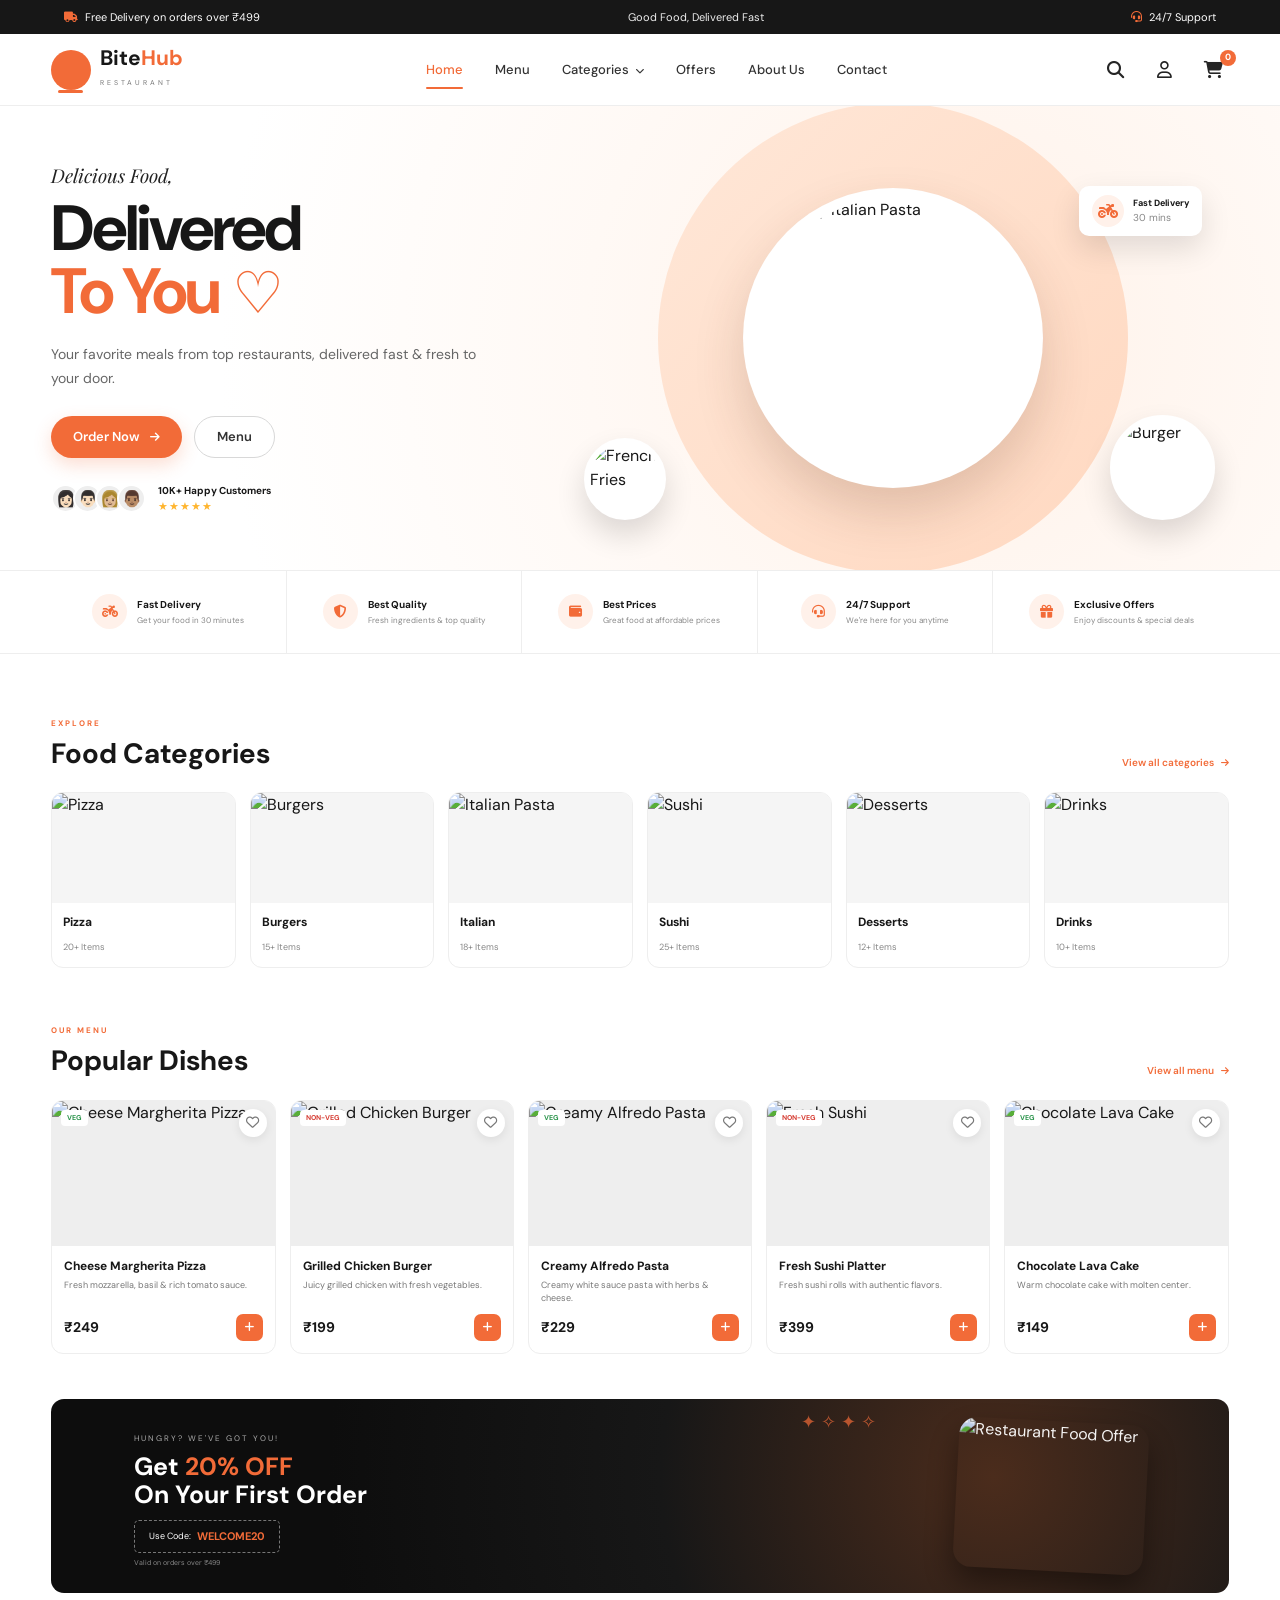
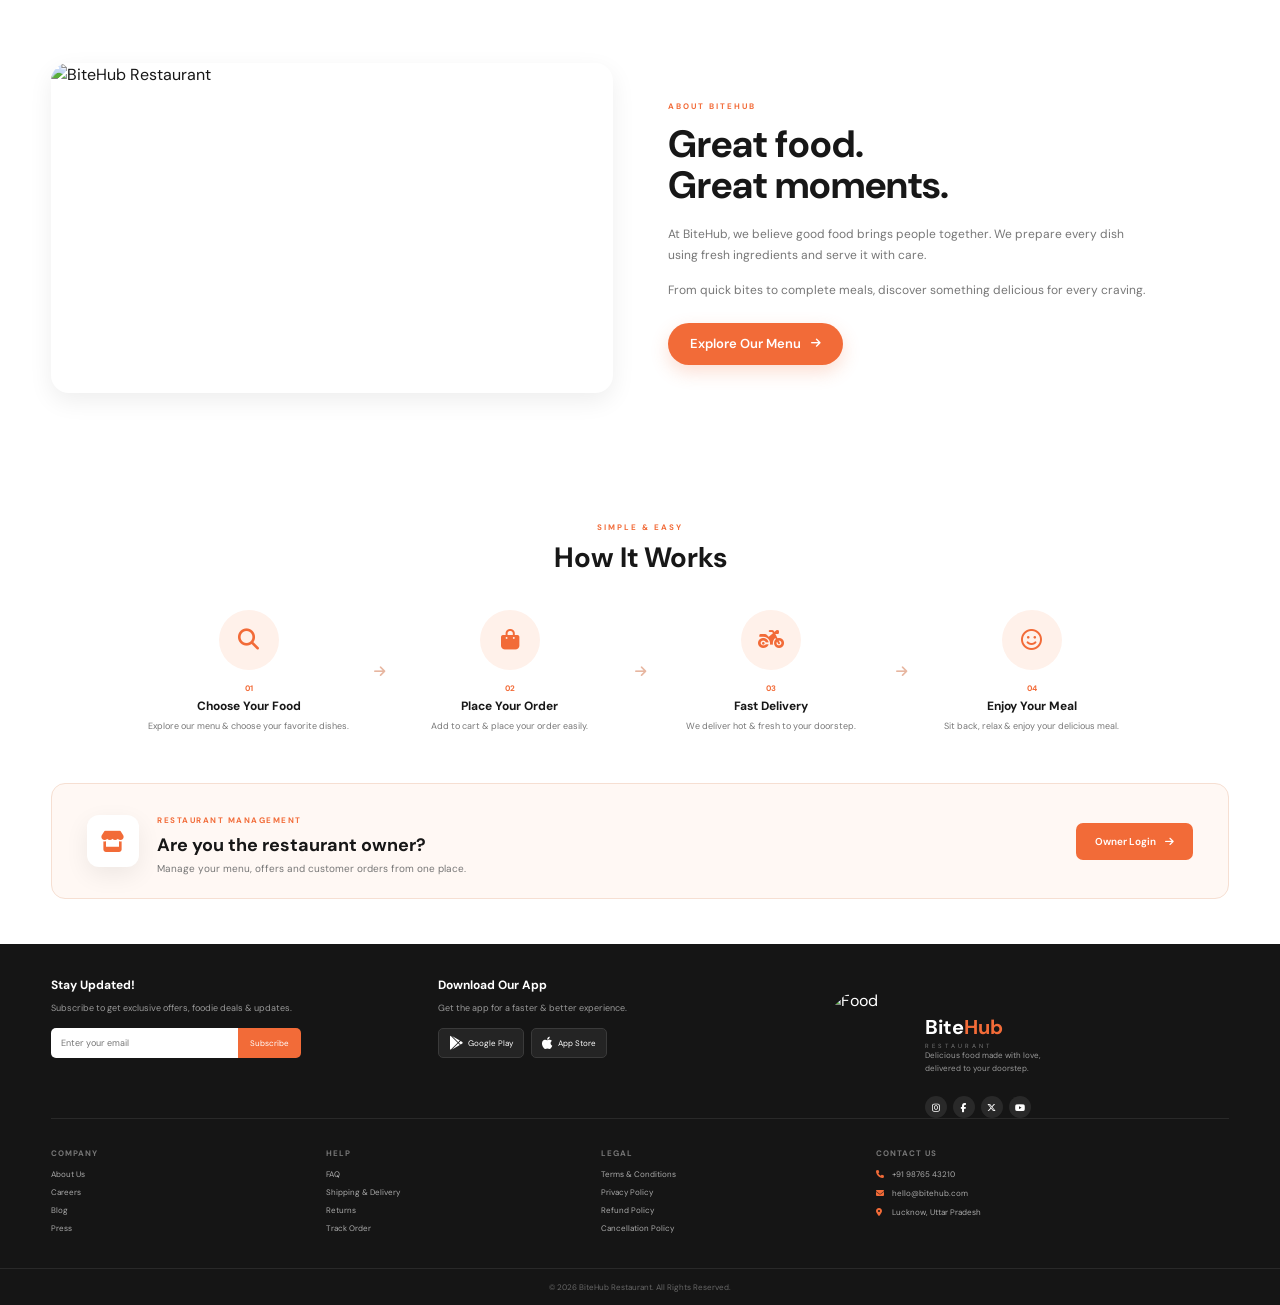
==== commit 781c02d8: "Changes" ====
--- a/frontend/index.html
+++ b/frontend/index.html
@@ -250,7 +250,7 @@
                         href="#categories"
                         class="secondary-btn">
 
-                        Explore Menu
+                         Menu
 
                     </a>
 
